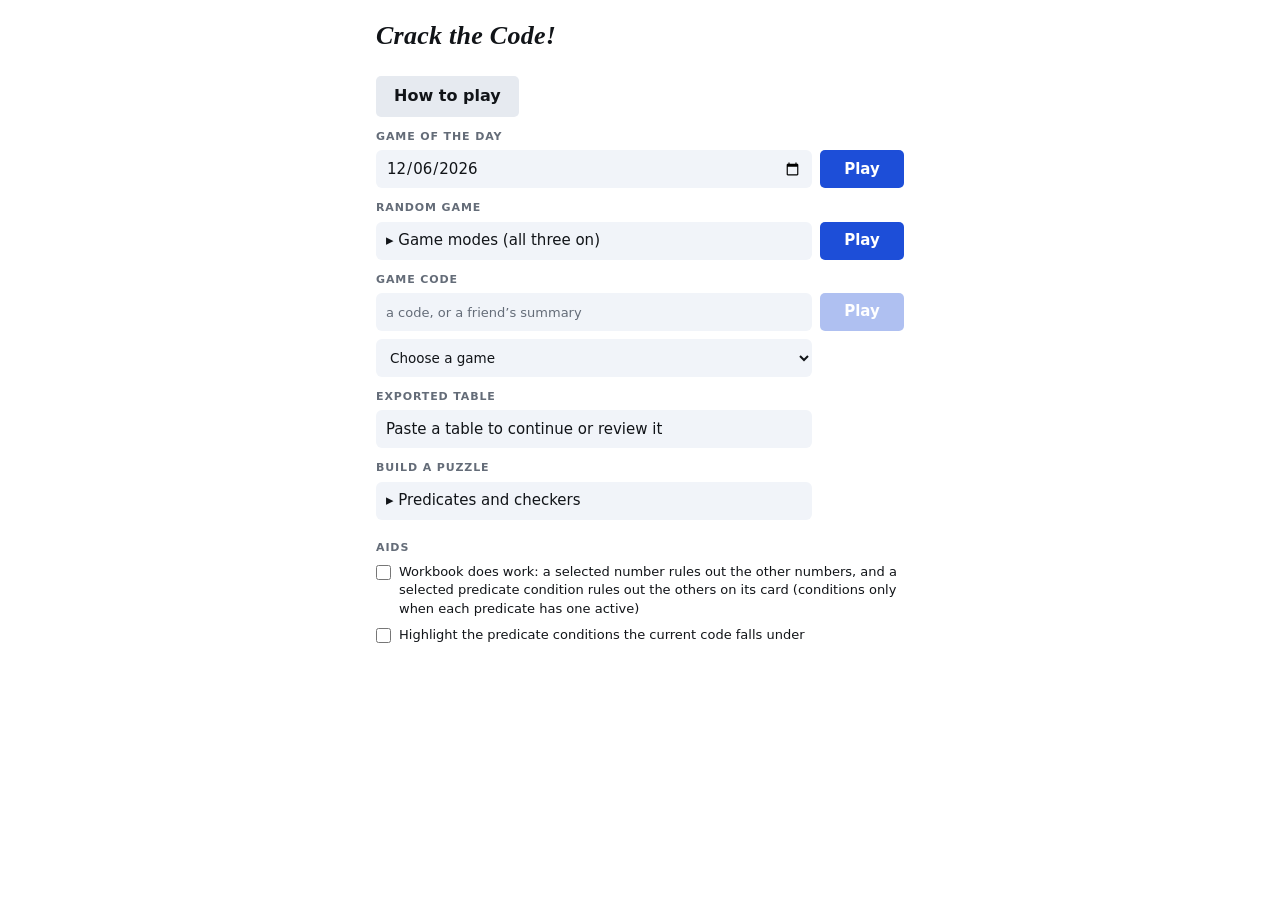
==== index.html @ 6f96da53 "Add the game as a single page for GitHub Pages index.html is the complete, self-contained build of C" ====
<!DOCTYPE html>
<html lang="en">
<head>
<meta charset="utf-8">
<meta name="viewport" content="width=device-width, initial-scale=1">
<title>Crack the Code!</title>
<style>
/* Layout idea: a bare white page from a logic workbook. Ink, two hairlines, and blue only where the game is pointing at something. */
:root{
  --paper:#ffffff; --ink:#111418; --muted:#646c78; --faint:#cfd4db; --zone:#f1f4f9; --ctl:#e6eaf0;
  --accent:#1d4ed8; --accent-ink:#ffffff; --hl:#d9e5ff; --true:#0b6e55; --false:#b02a1f; --contra:#fde3df;
  --math:"STIX Two Text","Cambria Math",Cambria,"Times New Roman",Times,serif;
  --ui:system-ui,-apple-system,"Segoe UI",Roboto,"Helvetica Neue",Arial,sans-serif;
  color-scheme:light;
}
@media (prefers-color-scheme:dark){
  :root:not([data-theme="light"]){
    --paper:#0f1216; --ink:#e9edf2; --muted:#98a1ad; --faint:#39414c; --zone:#181d25; --ctl:#2a323d;
    --accent:#8fb0ff; --accent-ink:#0f1216; --hl:#1e3465; --true:#57d3ab; --false:#ff8f84; --contra:#4a211d; color-scheme:dark;
  }
}
:root[data-theme="dark"]{
  --paper:#0f1216; --ink:#e9edf2; --muted:#98a1ad; --faint:#39414c; --zone:#181d25; --ctl:#2a323d;
  --accent:#8fb0ff; --accent-ink:#0f1216; --hl:#1e3465; --true:#57d3ab; --false:#ff8f84; --contra:#4a211d; color-scheme:dark;
}
*{box-sizing:border-box}
html,body{margin:0}
body{background:var(--paper);color:var(--ink);font-family:var(--ui);font-size:15px;line-height:1.4;-webkit-text-size-adjust:100%}
#app{max-width:560px;margin:0 auto;padding:18px 16px 48px;display:flex;flex-direction:column;gap:14px}
button,select{font:inherit;color:inherit}
button{cursor:pointer;-webkit-tap-highlight-color:transparent;background:none;border:none}
:focus-visible{outline:2px solid var(--accent);outline-offset:2px}

.top{display:flex;flex-wrap:wrap;align-items:baseline;gap:4px 14px}
.top h1{font-family:var(--math);font-style:italic;font-weight:600;font-size:26px;margin:0;letter-spacing:.01em;text-wrap:balance}
.meta{display:flex;flex-wrap:wrap;gap:4px 14px;color:var(--muted);font-size:13px;align-items:center;font-variant-numeric:tabular-nums}
.meta b{color:var(--ink);font-weight:600}
.meta select{background:var(--paper);border:none;padding:0;color:var(--ink)}
.tools{display:flex;gap:14px;margin-left:auto}
.ghost{padding:2px 0;font-size:13px;color:var(--muted)}
.ghost:hover{color:var(--accent)}

.board{font-family:var(--math);font-variant-numeric:tabular-nums}
.row{display:grid;grid-template-columns:repeat(3,minmax(28px,.9fr)) repeat(var(--n),minmax(28px,1fr)) 74px;align-items:center}
.row>.c{text-align:center;min-height:32px;display:flex;align-items:center;justify-content:center;font-size:18px;position:relative}
.row>.c:nth-child(3){border-right:1px solid var(--ink)}
.head{border-bottom:1px solid var(--ink)}
.head .c{font-style:italic;font-weight:600;font-size:17px}
.hist.guess .c.d{font-weight:600}
.dag{position:absolute;right:1px;top:2px;font-size:13px;color:var(--muted)}
.r{font-weight:600;font-size:19px;border-radius:4px;padding:0 6px;line-height:1.35}
.r.t{color:var(--true)} .r.f{color:var(--false)}
.r.echo{background:var(--hl)}
.r.contra{background:var(--contra)}
.empty{padding:12px 0 6px;text-align:center;color:var(--muted);font-family:var(--ui);font-size:13px}

/* input row: every control is centred on the line of the current digit (20px above it, 32px tall) */
.input{align-items:start;padding-top:2px}
.input>.c{flex-direction:column;justify-content:flex-start;gap:2px;min-height:0}
.stepper{width:32px;display:flex;flex-direction:column;align-items:center}
.pm{width:32px;height:20px;line-height:18px;padding:0;font-family:var(--ui);font-size:15px;color:var(--muted)}
.pm:hover{color:var(--accent)}
.dv{width:30px;text-align:center}
.dv.cur{height:32px;line-height:32px;font-size:23px;font-weight:600}
.dv.m1{color:var(--muted);text-decoration:line-through;text-decoration-color:var(--ink);text-decoration-thickness:1.5px}
.dv.m2{box-shadow:inset 0 0 0 1.5px var(--ink);border-radius:50%}
.input>.c.tickwrap{padding-top:24px}
.box{width:24px;height:24px;border:1px solid var(--ink);border-radius:3px;background:var(--paper);font-family:var(--ui);font-size:14px;font-weight:600;padding:0;line-height:1;color:var(--accent-ink)}
.box.on,.box.pending{background:var(--accent);border-color:var(--accent)}
.tickwrap .r{line-height:24px}
.input>.c.acts{padding:20px 0 0 8px;gap:8px;align-items:stretch;font-family:var(--ui)}
.acts button{font-size:12.5px;font-weight:600;line-height:1.15}
.acts .go{background:var(--accent);color:var(--accent-ink);border-radius:5px;height:32px;padding:0}
.acts .know{color:var(--accent);padding:2px 0}
.acts button:disabled{opacity:.3;cursor:not-allowed}

.status{min-height:1.4em;margin:0;font-size:13.5px;color:var(--muted)}
.status.bad{color:var(--false)}

.sheet{display:grid;grid-template-columns:auto minmax(0,1fr);gap:22px;align-items:start}
.digits{display:grid;grid-template-columns:repeat(3,32px);gap:2px}
.dh{text-align:center;font-family:var(--math);font-style:italic;font-weight:600;font-size:17px;height:28px}
.mark{user-select:none;-webkit-user-select:none;-webkit-touch-callout:none;touch-action:manipulation}
.digits .mark{height:32px;border-radius:50%;font-family:var(--math);font-size:18px;padding:0}
.mark.m1{color:var(--muted);text-decoration:line-through;text-decoration-color:var(--ink);text-decoration-thickness:1.5px}
.mark.m2{box-shadow:inset 0 0 0 1.5px var(--ink)}
.cards{display:flex;flex-direction:column;gap:14px;min-width:0}
.card{margin:0}
.card h3{margin:0 0 3px;font-size:14px;font-weight:500;display:flex;gap:8px;align-items:baseline}
.letter{font-family:var(--math);font-style:italic;font-weight:600;font-size:19px;flex:none}
.chips{display:flex;flex-wrap:wrap;gap:2px 6px;margin-left:-9px}
.chip{border-radius:999px;padding:3px 9px;font-family:var(--math);font-size:15.5px;line-height:1.25;text-align:left}
.chip.match{background:var(--hl)}
.chip.nocard{color:var(--muted);font-style:italic}
.hint{margin:0;font-size:12.5px;color:var(--muted)}

.end{display:flex;flex-direction:column;gap:10px}
.end h2{margin:0;font-family:var(--math);font-style:italic;font-size:22px}
.stats{display:flex;flex-wrap:wrap;gap:4px 18px;margin:0;font-variant-numeric:tabular-nums}
.stats div{display:flex;gap:6px} .stats dt{color:var(--muted)} .stats dd{margin:0;font-weight:600}
pre.out{margin:0;font-family:var(--math);font-size:15px;white-space:pre-wrap;overflow-wrap:anywhere}
.endb{display:flex;flex-wrap:wrap;gap:6px 18px;align-items:center}
.primary{background:var(--accent);color:var(--accent-ink);border-radius:5px;padding:6px 14px;font-weight:600}

#modal{position:fixed;inset:0;background:rgba(10,14,22,.45);display:flex;align-items:center;justify-content:center;padding:16px;z-index:10}
#modal[hidden]{display:none}
.dlg{background:var(--paper);color:var(--ink);border-radius:8px;padding:18px;max-width:360px;width:100%;display:flex;flex-direction:column;gap:14px}
.dlg p{margin:0;font-size:16px}
.dlg .math{font-family:var(--math);font-size:19px}
.dlg textarea{width:100%;height:190px;font-family:var(--math);font-size:15px;background:var(--paper);color:var(--ink);border:1px solid var(--faint);border-radius:4px;padding:8px;resize:vertical}
.dlg small{color:var(--muted)}
.dlgb{display:flex;justify-content:flex-end;gap:18px;align-items:center}
@media (max-width:380px){ .row{grid-template-columns:repeat(3,minmax(26px,.9fr)) repeat(var(--n),minmax(24px,1fr)) 64px} .sheet{gap:14px} .digits{grid-template-columns:repeat(3,28px)} }
@media (prefers-reduced-motion:no-preference){ .box,.chip,.mark{transition:background-color .12s,box-shadow .12s,color .12s} }
.setup{display:flex;flex-direction:column;gap:12px}
.lead{margin:0;font-size:15px}
.bankrow{display:flex;gap:10px;align-items:baseline;flex-wrap:wrap;font-size:14px;color:var(--muted)}
.bankrow select{background:var(--paper);color:var(--ink);border:none;border-bottom:1px solid var(--ink);padding:2px 0;max-width:100%}
.srow{display:grid;grid-template-columns:22px 92px 92px auto;gap:2px 12px;align-items:baseline}
.srow input{font:inherit;font-family:var(--math);font-size:18px;color:var(--ink);background:var(--paper);border:none;border-bottom:1px solid var(--ink);padding:2px 0;width:100%;border-radius:0;font-variant-numeric:tabular-nums}
.srow input::placeholder{color:var(--faint);font-family:var(--ui);font-size:13px}
.srow .ghost{justify-self:start}
.res{grid-column:2 / -1;font-size:13px;color:var(--muted);min-height:1.2em}
.res.bad{color:var(--false)}
.rep{margin:0}
.verdict{margin:0;font-family:var(--math);font-size:18px;font-style:italic}
.opt{display:flex;gap:8px;align-items:center;font-size:13px;color:var(--muted)}
.opt input{accent-color:var(--accent);margin:0;width:15px;height:15px}
.setup h2{margin:10px 0 0;font-family:var(--math);font-style:italic;font-weight:600;font-size:18px}
.field{display:grid;grid-template-columns:auto minmax(0,1fr);gap:2px 12px;align-items:baseline}
.field label{font-size:14px;color:var(--muted)}
.field input{font:inherit;font-family:var(--math);font-size:19px;letter-spacing:.04em;color:var(--ink);background:var(--paper);border:none;border-bottom:1px solid var(--ink);padding:2px 0;width:100%;border-radius:0}
.field input::placeholder{color:var(--faint);font-family:var(--ui);font-size:13px;letter-spacing:0}
.field .res{grid-column:2}
.opts{display:flex;flex-direction:column;gap:8px}
.opt{align-items:flex-start}
.opt input{margin-top:2px;flex:none}
.opt b{color:var(--ink);font-weight:500}
.srow{grid-template-columns:22px 92px minmax(92px,150px) auto}
.bankrow select{width:100%}
.primary.big{font-size:16px;padding:9px 18px}
.muted{color:var(--muted)}
.dlg.tut{max-width:480px;max-height:86vh;padding:0;gap:0}
.tutbody{overflow-y:auto;padding:18px 18px 4px}
.tutbody h2{margin:0 0 8px;font-family:var(--math);font-style:italic;font-size:22px}
.tutbody p{margin:0 0 10px;font-size:14.5px;line-height:1.45}
.dlg.tut .dlgb{padding:10px 18px 14px}
.tools{flex-wrap:wrap;justify-content:flex-end;gap:4px 14px}
.gotd{display:flex;flex-wrap:wrap;gap:8px 12px;align-items:center;font-size:14px;color:var(--muted)}
.gotd input{font:inherit;color:var(--ink);background:var(--paper);border:none;border-bottom:1px solid var(--ink);padding:2px 0;border-radius:0;color-scheme:inherit}
.srow select{grid-column:2 / -1;width:100%;min-width:0;font:inherit;font-size:13px;background:var(--paper);color:var(--muted);border:none;padding:1px 0;text-overflow:ellipsis}
.sp{display:flex;flex-wrap:wrap;gap:10px 22px;align-items:flex-start}
.spchart{flex:1 1 250px;min-width:0;overflow-x:auto}
.spchart svg{display:block}
.spchart .ln{fill:none;stroke:var(--ink);stroke-width:1.2}
.spchart circle{fill:var(--ink)}
.spchart .pt{cursor:pointer}
.spchart .pt.on circle{fill:var(--accent)}
.spchart text{font-family:var(--math);text-anchor:middle;fill:var(--muted)}
.spchart .v{font-size:12px;fill:var(--ink)}
.spchart .t{font-size:10.5px}
.spchart .pt.on .t,.spchart .pt.on .v{fill:var(--accent)}
.spside{flex:1 1 230px;min-width:0;display:flex;flex-direction:column;gap:8px}
.spnav{display:flex;gap:12px;align-items:baseline;font-size:13px;color:var(--muted)}
.spnav button:disabled{opacity:.3;cursor:default}
.spws{display:flex;gap:16px;align-items:flex-start}
.spgrid{display:grid;grid-template-columns:repeat(3,18px);font-family:var(--math);font-size:14px;line-height:18px;text-align:center;flex:none}
.spgrid i{font-style:normal}
.spgrid .h{font-style:italic;font-weight:600}
.spopts{display:flex;flex-direction:column;gap:1px;font-family:var(--math);font-size:13px;line-height:18px;min-width:0}
.spopts .letter{font-size:14px;margin-right:6px}
.spopts span{margin-right:9px;white-space:nowrap;display:inline-block}
.spopts .only{font-weight:600}
.sp .off{color:var(--faint);text-decoration:line-through}
.sp .off.new{color:var(--accent)}
.spwhy{font-size:13px}
.spwhy p{margin:0 0 3px;color:var(--muted)} .spwhy p b{color:var(--ink);font-family:var(--math);font-size:14.5px}
.spwhy ul{margin:0;padding-left:16px;display:flex;flex-direction:column;gap:3px}

/* Three roles, each with one look. Label: small capitals, names a thing. Button: a filled shape, does something now.
   Zone: a tinted tray with white keys, the places you work. Everything on bare white is the record. */
.lbl{font-family:var(--ui);font-size:11px;font-weight:600;letter-spacing:.08em;text-transform:uppercase;color:var(--muted);font-style:normal}
.lbl .note{text-transform:none;letter-spacing:0;font-weight:400;font-size:12.5px;margin-left:6px}
.setup h2{font-family:var(--ui);font-size:11px;font-weight:600;letter-spacing:.08em;text-transform:uppercase;color:var(--muted);font-style:normal;margin:8px 0 0}
.ghost{padding:5px 12px;font-size:13px;font-weight:500;color:var(--ink);background:var(--ctl);border-radius:999px}
.ghost:hover{color:var(--accent)}
.ghost.big{font-size:16px;padding:9px 18px;border-radius:5px;font-weight:600}
.primary:disabled,.ghost:disabled{opacity:.35;cursor:not-allowed}
.tools{gap:6px;justify-content:flex-start;margin-left:0;width:100%}
.top{gap:8px 14px}
.meta{gap:4px 16px;font-size:14px}
.meta b{font-family:var(--math);font-size:15px}
.facts{display:flex;flex-direction:column;gap:1px}
.facts p{margin:0;font-size:13.5px}
.board>.lbl{margin-bottom:2px}
.zone{background:var(--zone);border-radius:10px;margin:6px -10px 0;padding:8px 10px 10px}
.zone>.lbl{display:block;margin-bottom:4px}
.zone.ws{margin-top:0;padding-bottom:14px}
.zone .pm{background:var(--paper);border-radius:6px;color:var(--ink);width:30px;height:22px;line-height:20px;font-weight:600}
.zone .stepper{gap:3px}
.zone .acts .know{background:var(--paper);border-radius:5px;padding:5px 2px}
.zone .digits .mark,.zone .chip{background:var(--paper)}
.zone .chip.match{background:var(--hl)}
.zone .chips{margin-left:0;gap:5px 6px}
.zone .digits{gap:4px}
.input>.c.tickwrap{padding-top:28px}
.input>.c.acts{padding-top:25px}
.opt{color:var(--ink)}
.opt .muted,.opt b+span{color:var(--muted)}
.quick{display:flex;flex-wrap:wrap;gap:10px}
.field input,.gotd input,.srow input{background:var(--zone);padding:4px 8px;border-radius:5px 5px 0 0}
.bankrow select,.srow select{background:var(--zone);border-radius:5px;padding:5px 6px;color:var(--ink)}
.bankrow select{border-bottom:none}
.spnav{align-items:center}
.dlgb{gap:10px}
.hint{font-size:12.5px}
/* crossed out: the key leaves the tray (no white fill) and one line runs the width of where it was */
.zone .mark.m1,.zone .chip.mark.m1,.zone .digits .mark.m1{background:transparent;color:var(--muted);text-decoration:none;position:relative}
.zone .mark.m1::after{content:"";position:absolute;left:5px;right:5px;top:50%;border-top:1.5px solid var(--muted)}
.zone .chip.mark.m1.match{background:var(--hl)}
.zone.next{padding-top:2px}
.zone.next>.lbl{margin:8px 0 0}
.board>.head{margin-bottom:0}
.field.code{grid-template-columns:auto minmax(0,1fr) auto;align-items:center}
.field.code .primary{padding:6px 16px}
#report:empty,#report2:empty{display:none}
.start{display:grid;grid-template-columns:minmax(0,1fr) 84px;gap:8px;align-items:stretch;margin-top:-6px}
.start>input,.start>select,.foldsel{font:inherit;font-size:15px;color:var(--ink);background:var(--zone);border:none;border-radius:6px;padding:8px 10px;min-width:0;width:100%;text-align:left;height:38px;color-scheme:inherit}
.start>#code{font-family:var(--math);font-size:18px;letter-spacing:.04em}
.start>#code::placeholder{font-family:var(--ui);font-size:13px;letter-spacing:0;color:var(--muted)}
.start>select{grid-column:1;font-size:13.5px}
.start>.primary{padding:0;height:38px}
.foldsel{cursor:pointer}
.foldsel:hover{color:var(--accent)}
#codemsg:empty{display:none}
.setup>.opts{margin-top:-4px}
.status:empty{display:none}
.zone.next{padding-bottom:8px}
.zone.ws{margin-top:2px}
.meta .rival b{font-family:var(--ui);font-size:13.5px;font-weight:600}
</style>
</head>
<body>
<main id="app"></main>
<div id="modal" hidden></div>
<script>
const LIB={"preds":[{"id":101,"text":"x compared to 1","o":[["x = 1",1],["x > 1",2]]},{"id":102,"text":"x compared to 2","o":[["x < 2",1],["x = 2",3],["x > 2",4]]},{"id":103,"text":"x compared to 3","o":[["x < 3",5],["x = 3",6],["x > 3",7]]},{"id":104,"text":"x compared to 4","o":[["x < 4",8],["x = 4",9],["x > 4",10]]},{"id":105,"text":"x compared to 5","o":[["x < 5",11],["x = 5",10]]},{"id":106,"text":"y compared to 1","o":[["y = 1",12],["y > 1",13]]},{"id":107,"text":"y compared to 2","o":[["y < 2",12],["y = 2",14],["y > 2",15]]},{"id":108,"text":"y compared to 3","o":[["y < 3",16],["y = 3",17],["y > 3",18]]},{"id":109,"text":"y compared to 4","o":[["y < 4",19],["y = 4",20],["y > 4",21]]},{"id":110,"text":"y compared to 5","o":[["y < 5",22],["y = 5",21]]},{"id":111,"text":"z compared to 1","o":[["z = 1",23],["z > 1",24]]},{"id":112,"text":"z compared to 2","o":[["z < 2",23],["z = 2",25],["z > 2",26]]},{"id":113,"text":"z compared to 3","o":[["z < 3",27],["z = 3",28],["z > 3",29]]},{"id":114,"text":"z compared to 4","o":[["z < 4",30],["z = 4",31],["z > 4",32]]},{"id":115,"text":"z compared to 5","o":[["z < 5",33],["z = 5",32]]},{"id":116,"text":"x is even or odd","o":[["x is even",34],["x is odd",35]]},{"id":117,"text":"y is even or odd","o":[["y is even",36],["y is odd",37]]},{"id":118,"text":"z is even or odd","o":[["z is even",38],["z is odd",39]]},{"id":119,"text":"x is prime or not (2, 3 and 5 are prime)","o":[["x is prime",40],["x is not prime",41]]},{"id":120,"text":"y is prime or not (2, 3 and 5 are prime)","o":[["y is prime",42],["y is not prime",43]]},{"id":121,"text":"z is prime or not (2, 3 and 5 are prime)","o":[["z is prime",44],["z is not prime",45]]},{"id":122,"text":"how many 1s the code contains","o":[["no 1s",46],["one 1",47],["two 1s",48],["three 1s",174]]},{"id":123,"text":"how many 2s the code contains","o":[["no 2s",49],["one 2",50],["two 2s",51],["three 2s",175]]},{"id":124,"text":"how many 3s the code contains","o":[["no 3s",52],["one 3",53],["two 3s",54],["three 3s",176]]},{"id":125,"text":"how many 4s the code contains","o":[["no 4s",55],["one 4",56],["two 4s",57],["three 4s",177]]},{"id":126,"text":"how many 5s the code contains","o":[["no 5s",58],["one 5",59],["two 5s",60],["three 5s",178]]},{"id":127,"text":"how many digits are even","o":[["no even digits",61],["one even digit",62],["two even digits",63],["three even digits",64]]},{"id":128,"text":"more even digits or more odd digits","o":[["more even than odd",65],["more odd than even",66]]},{"id":129,"text":"how many digits are prime","o":[["no prime digits",67],["one prime digit",68],["two prime digits",69],["three prime digits",70]]},{"id":130,"text":"how many digits are greater than 3","o":[["no digits above 3",71],["one digit above 3",72],["two digits above 3",73],["three digits above 3",74]]},{"id":131,"text":"how many digits are less than 3","o":[["no digits below 3",75],["one digit below 3",76],["two digits below 3",77],["three digits below 3",78]]},{"id":132,"text":"x compared to y","o":[["x < y",79],["x = y",80],["x > y",81]]},{"id":133,"text":"x compared to z","o":[["x < z",82],["x = z",83],["x > z",84]]},{"id":134,"text":"y compared to z","o":[["y < z",85],["y = z",86],["y > z",87]]},{"id":135,"text":"how far apart x and y are","o":[["x and y are equal",80],["x and y differ by 1",88],["x and y differ by 2 or more",89]]},{"id":136,"text":"how far apart x and z are","o":[["x and z are equal",83],["x and z differ by 1",90],["x and z differ by 2 or more",91]]},{"id":137,"text":"how far apart y and z are","o":[["y and z are equal",86],["y and z differ by 1",92],["y and z differ by 2 or more",93]]},{"id":138,"text":"x and y have the same parity or not","o":[["x and y have the same parity",94],["x and y have different parity",95]]},{"id":139,"text":"x and z have the same parity or not","o":[["x and z have the same parity",96],["x and z have different parity",97]]},{"id":140,"text":"y and z have the same parity or not","o":[["y and z have the same parity",98],["y and z have different parity",99]]},{"id":141,"text":"x + y compared to 6","o":[["x + y < 6",100],["x + y = 6",101],["x + y > 6",102]]},{"id":142,"text":"x + z compared to 6","o":[["x + z < 6",103],["x + z = 6",104],["x + z > 6",105]]},{"id":143,"text":"y + z compared to 6","o":[["y + z < 6",106],["y + z = 6",107],["y + z > 6",108]]},{"id":144,"text":"x + y + z compared to 6","o":[["x + y + z < 6",109],["x + y + z = 6",110],["x + y + z > 6",111]]},{"id":145,"text":"x + y + z compared to 9","o":[["x + y + z < 9",112],["x + y + z = 9",113],["x + y + z > 9",114]]},{"id":146,"text":"x + y + z is even or odd","o":[["x + y + z is even",115],["x + y + z is odd",116]]},{"id":147,"text":"remainder when x + y + z is divided by 3","o":[["remainder 0",117],["remainder 1",118],["remainder 2",119]]},{"id":148,"text":"x + y + z is a multiple of 3, 4 or 5","o":[["x + y + z is a multiple of 3",117],["x + y + z is a multiple of 4",120],["x + y + z is a multiple of 5",121]]},{"id":149,"text":"x times y times z is even or odd","o":[["the product is even",122],["the product is odd",61]]},{"id":150,"text":"the three-digit number xyz is a multiple of 2, 3, 4 or 5","o":[["xyz is a multiple of 2",38],["xyz is a multiple of 3",117],["xyz is a multiple of 4",123],["xyz is a multiple of 5",32]]},{"id":151,"text":"x + y compared to z","o":[["x + y < z",124],["x + y = z",125],["x + y > z",126]]},{"id":152,"text":"x + z compared to y","o":[["x + z < y",127],["x + z = y",128],["x + z > y",129]]},{"id":153,"text":"y + z compared to x","o":[["y + z < x",130],["y + z = x",131],["y + z > x",132]]},{"id":154,"text":"which digit is strictly the smallest","o":[["x is strictly the smallest",133],["y is strictly the smallest",134],["z is strictly the smallest",135]]},{"id":155,"text":"which digit is strictly the largest","o":[["x is strictly the largest",136],["y is strictly the largest",137],["z is strictly the largest",138]]},{"id":156,"text":"which digit is the smallest, ties allowed","o":[["x is smallest or tied for smallest",139],["y is smallest or tied for smallest",140],["z is smallest or tied for smallest",141]]},{"id":157,"text":"which digit is the largest, ties allowed","o":[["x is largest or tied for largest",142],["y is largest or tied for largest",143],["z is largest or tied for largest",144]]},{"id":158,"text":"how many of the digits are equal","o":[["all three digits equal",145],["exactly two digits equal",146],["all digits different",147]]},{"id":159,"text":"exactly two digits are equal, or not","o":[["exactly two digits equal",146],["not exactly two digits equal",148]]},{"id":160,"text":"the digits rise, fall, or neither","o":[["x < y < z",149],["x > y > z",150],["neither",151]]},{"id":161,"text":"how many neighbouring digits step up by exactly 1","o":[["both steps go up by 1",152],["one step goes up by 1",153],["no step goes up by 1",154]]},{"id":162,"text":"longest run of neighbours stepping by 1, up or down","o":[["no run",155],["a run of two digits",156],["a run of three digits",157]]},{"id":163,"text":"the digits are evenly spaced (y - x = z - y) or not","o":[["evenly spaced",158],["not evenly spaced",159]]},{"id":164,"text":"spread of the code (largest digit minus smallest)","o":[["spread is 0",145],["spread is 1",160],["spread is 2",161],["spread is 3",162],["spread is 4",163]]},{"id":165,"text":"middle digit by size compared to 3","o":[["middle digit < 3",164],["middle digit = 3",165],["middle digit > 3",166]]},{"id":166,"text":"largest digit compared to 4","o":[["largest digit < 4",71],["largest digit = 4",167],["largest digit > 4",168]]},{"id":167,"text":"smallest digit compared to 2","o":[["smallest digit < 2",169],["smallest digit = 2",170],["smallest digit > 2",75]]},{"id":168,"text":"one particular digit is less than 3","o":[["x < 3",5],["y < 3",16],["z < 3",27]]},{"id":169,"text":"one particular digit is less than 4","o":[["x < 4",8],["y < 4",19],["z < 4",30]]},{"id":170,"text":"one particular digit is equal to 1","o":[["x = 1",1],["y = 1",12],["z = 1",23]]},{"id":171,"text":"one particular digit is equal to 2","o":[["x = 2",3],["y = 2",14],["z = 2",25]]},{"id":172,"text":"one particular digit is equal to 3","o":[["x = 3",6],["y = 3",17],["z = 3",28]]},{"id":173,"text":"one particular digit is equal to 4","o":[["x = 4",9],["y = 4",20],["z = 4",31]]},{"id":174,"text":"one particular digit is equal to 5","o":[["x = 5",10],["y = 5",21],["z = 5",32]]},{"id":175,"text":"one particular digit is greater than 1","o":[["x > 1",2],["y > 1",13],["z > 1",24]]},{"id":176,"text":"one particular digit is greater than 3","o":[["x > 3",7],["y > 3",18],["z > 3",29]]},{"id":177,"text":"one particular digit is even or odd","o":[["x is even",34],["x is odd",35],["y is even",36],["y is odd",37],["z is even",38],["z is odd",39]]},{"id":178,"text":"one particular digit is prime","o":[["x is prime",40],["y is prime",42],["z is prime",44]]},{"id":179,"text":"one particular digit compared to 1","o":[["x = 1",1],["x > 1",2],["y = 1",12],["y > 1",13],["z = 1",23],["z > 1",24]]},{"id":180,"text":"one particular digit compared to 3","o":[["x < 3",5],["x = 3",6],["x > 3",7],["y < 3",16],["y = 3",17],["y > 3",18],["z < 3",27],["z = 3",28],["z > 3",29]]},{"id":181,"text":"one particular digit compared to 4","o":[["x < 4",8],["x = 4",9],["x > 4",10],["y < 4",19],["y = 4",20],["y > 4",21],["z < 4",30],["z = 4",31],["z > 4",32]]},{"id":182,"text":"one particular digit is strictly the smallest or strictly the largest","o":[["x is strictly the smallest",133],["x is strictly the largest",136],["y is strictly the smallest",134],["y is strictly the largest",137],["z is strictly the smallest",135],["z is strictly the largest",138]]},{"id":183,"text":"x compared to one particular other digit","o":[["x < y",79],["x < z",82],["x = y",80],["x = z",83],["x > y",81],["x > z",84]]},{"id":184,"text":"y compared to one particular other digit","o":[["y < x",81],["y < z",85],["y = x",80],["y = z",86],["y > x",79],["y > z",87]]},{"id":185,"text":"z compared to one particular other digit","o":[["z < x",84],["z < y",87],["z = x",83],["z = y",86],["z > x",82],["z > y",85]]},{"id":186,"text":"one particular pair of digits compared","o":[["x < y",79],["x = y",80],["x > y",81],["x < z",82],["x = z",83],["x > z",84],["y < z",85],["y = z",86],["y > z",87]]},{"id":187,"text":"one particular pair of digits adds up to 4","o":[["x + y = 4",171],["x + z = 4",172],["y + z = 4",173]]},{"id":188,"text":"one particular pair of digits adds up to 6","o":[["x + y = 6",101],["x + z = 6",104],["y + z = 6",107]]},{"id":189,"text":"one particular pair of digits has the same parity","o":[["x and y have the same parity",94],["x and z have the same parity",96],["y and z have the same parity",98]]},{"id":190,"text":"one particular pair of digits differs by exactly 1","o":[["x and y differ by 1",88],["x and z differ by 1",90],["y and z differ by 1",92]]},{"id":191,"text":"one particular pair of digits adds up to the third","o":[["x + y = z",125],["x + z = y",128],["y + z = x",131]]},{"id":192,"text":"how many 1s OR how many 3s the code contains","o":[["no 1s",46],["one 1",47],["two 1s",48],["no 3s",52],["one 3",53],["two 3s",54]]},{"id":193,"text":"how many 3s OR how many 4s the code contains","o":[["no 3s",52],["one 3",53],["two 3s",54],["no 4s",55],["one 4",56],["two 4s",57]]},{"id":194,"text":"how many 1s OR how many 4s the code contains","o":[["no 1s",46],["one 1",47],["two 1s",48],["no 4s",55],["one 4",56],["two 4s",57]]},{"id":195,"text":"how many 2s OR how many 5s the code contains","o":[["no 2s",49],["one 2",50],["two 2s",51],["no 5s",58],["one 5",59],["two 5s",60]]}],"cards":[[1,[1415,3645,5928,8793],"11111111111111111111111110000000000000000000000000000000000000000000000000000000000000000000000000000000000000000000000000000"],[2,[3906,4151,6760,8410],"00000000000000000000000001111111111111111111111111111111111111111111111111111111111111111111111111111111111111111111111111111"],[3,[1758,2555,4929,9458],"00000000000000000000000001111111111111111111111111000000000000000000000000000000000000000000000000000000000000000000000000000"],[4,[2291,3458,4059,9909],"00000000000000000000000000000000000000000000000000111111111111111111111111111111111111111111111111111111111111111111111111111"],[5,[3604,6513,9108,9414],"11111111111111111111111111111111111111111111111111000000000000000000000000000000000000000000000000000000000000000000000000000"],[6,[3270,6574,6978,8554],"00000000000000000000000000000000000000000000000000111111111111111111111111100000000000000000000000000000000000000000000000000"],[7,[1715,3879,7005,9925],"00000000000000000000000000000000000000000000000000000000000000000000000000011111111111111111111111111111111111111111111111111"],[8,[1134,5904,6898,7948],"11111111111111111111111111111111111111111111111111111111111111111111111111100000000000000000000000000000000000000000000000000"],[9,[6325,6331,6791,7210],"00000000000000000000000000000000000000000000000000000000000000000000000000011111111111111111111111110000000000000000000000000"],[10,[1563,2426,2572,4439],"00000000000000000000000000000000000000000000000000000000000000000000000000000000000000000000000000001111111111111111111111111"],[11,[2550,7672,8288,8355],"11111111111111111111111111111111111111111111111111111111111111111111111111111111111111111111111111110000000000000000000000000"],[12,[3028,4856,6690,9810],"11111000000000000000000001111100000000000000000000111110000000000000000000011111000000000000000000001111100000000000000000000"],[13,[2845,2850,5143,6069],"00000111111111111111111110000011111111111111111111000001111111111111111111100000111111111111111111110000011111111111111111111"],[14,[1016,1357,5309,6736],"00000111110000000000000000000011111000000000000000000001111100000000000000000000111110000000000000000000011111000000000000000"],[15,[3180,3464,5744,6117],"00000000001111111111111110000000000111111111111111000000000011111111111111100000000001111111111111110000000000111111111111111"],[16,[3524,3533,6158,9838],"11111111110000000000000001111111111000000000000000111111111100000000000000011111111110000000000000001111111111000000000000000"],[17,[3689,6388,9652,9885],"00000000001111100000000000000000000111110000000000000000000011111000000000000000000001111100000000000000000000111110000000000"],[18,[3013,7106,8524,9255],"00000000000000011111111110000000000000001111111111000000000000000111111111100000000000000011111111110000000000000001111111111"],[19,[2819,5772,7052,7331],"11111111111111100000000001111111111111110000000000111111111111111000000000011111111111111100000000001111111111111110000000000"],[20,[1913,2947,7757,8286],"00000000000000011111000000000000000000001111100000000000000000000111110000000000000000000011111000000000000000000001111100000"],[21,[3398,4029,4089,4497],"00000000000000000000111110000000000000000000011111000000000000000000001111100000000000000000000111110000000000000000000011111"],[22,[1453,5260,7779,7956],"11111111111111111111000001111111111111111111100000111111111111111111110000011111111111111111111000001111111111111111111100000"],[23,[2934,4182,5581,7523],"10000100001000010000100001000010000100001000010000100001000010000100001000010000100001000010000100001000010000100001000010000"],[24,[1378,2274,2699,4541],"01111011110111101111011110111101111011110111101111011110111101111011110111101111011110111101111011110111101111011110111101111"],[25,[1289,3251,5068,5123],"01000010000100001000010000100001000010000100001000010000100001000010000100001000010000100001000010000100001000010000100001000"],[26,[6933,8141,8158,9920],"00111001110011100111001110011100111001110011100111001110011100111001110011100111001110011100111001110011100111001110011100111"],[27,[2558,3563,7602,9025],"11000110001100011000110001100011000110001100011000110001100011000110001100011000110001100011000110001100011000110001100011000"],[28,[1368,2950,4877,6491],"00100001000010000100001000010000100001000010000100001000010000100001000010000100001000010000100001000010000100001000010000100"],[29,[1457,2979,9119,9564],"00011000110001100011000110001100011000110001100011000110001100011000110001100011000110001100011000110001100011000110001100011"],[30,[4694,6702,6946,9796],"11100111001110011100111001110011100111001110011100111001110011100111001110011100111001110011100111001110011100111001110011100"],[31,[4848,7677,9165,9946],"00010000100001000010000100001000010000100001000010000100001000010000100001000010000100001000010000100001000010000100001000010"],[32,[1148,5121,6457,9077],"00001000010000100001000010000100001000010000100001000010000100001000010000100001000010000100001000010000100001000010000100001"],[33,[2604,4195,5286,8328],"11110111101111011110111101111011110111101111011110111101111011110111101111011110111101111011110111101111011110111101111011110"],[34,[1843,4880,4956,5470],"00000000000000000000000001111111111111111111111111000000000000000000000000011111111111111111111111110000000000000000000000000"],[35,[2448,5571,5875,6803],"11111111111111111111111110000000000000000000000000111111111111111111111111100000000000000000000000001111111111111111111111111"],[36,[2329,3655,4008,6698],"00000111110000011111000000000011111000001111100000000001111100000111110000000000111110000011111000000000011111000001111100000"],[37,[2069,3707,5771,9084],"11111000001111100000111111111100000111110000011111111110000011111000001111111111000001111100000111111111100000111110000011111"],[38,[1931,4574,8426,8869],"01010010100101001010010100101001010010100101001010010100101001010010100101001010010100101001010010100101001010010100101001010"],[39,[3547,3648,7840,8890],"10101101011010110101101011010110101101011010110101101011010110101101011010110101101011010110101101011010110101101011010110101"],[40,[1858,6615,6622,8264],"00000000000000000000000001111111111111111111111111111111111111111111111111100000000000000000000000001111111111111111111111111"],[41,[1944,3518,4601,6392],"11111111111111111111111110000000000000000000000000000000000000000000000000011111111111111111111111110000000000000000000000000"],[42,[6017,6041,7118,8586],"00000111111111100000111110000011111111110000011111000001111111111000001111100000111111111100000111110000011111111110000011111"],[43,[1739,2651,5020,9811],"11111000000000011111000001111100000000001111100000111110000000000111110000011111000000000011111000001111100000000001111100000"],[44,[2026,8200,8562,9314],"01101011010110101101011010110101101011010110101101011010110101101011010110101101011010110101101011010110101101011010110101101"],[45,[2052,5637,6515,9694],"10010100101001010010100101001010010100101001010010100101001010010100101001010010100101001010010100101001010010100101001010010"],[46,[2362,3775,5003,9206],"00000000000000000000000000000001111011110111101111000000111101111011110111100000011110111101111011110000001111011110111101111"],[47,[1654,2498,6657,7585],"00000011110111101111011110111110000100001000010000011111000010000100001000001111100001000010000100000111110000100001000010000"],[48,[1735,3694,5067,6856],"01111100001000010000100001000000000000000000000000100000000000000000000000010000000000000000000000001000000000000000000000000"],[49,[1797,4387,4591,6224],"10111000001011110111101110000000000000000000000000101110000010111101111011110111000001011110111101111011100000101111011110111"],[50,[3067,3388,4329,8411],"01000101110100001000010001011100000101111011110111010001011101000010000100001000101110100001000010000100010111010000100001000"],[51,[2671,4457,5814,8563],"00000010000000000000000000100010111010000100001000000000100000000000000000000000010000000000000000000000001000000000000000000"],[52,[2618,2707,4556,9703],"11011110110000011011110111101111011000001101111011000000000000000000000000011011110110000011011110111101111011000001101111011"],[53,[3489,5398,7339,7581],"00100001001101100100001000010000100110110010000100110111101100000110111101100100001001101100100001000010000100110110010000100"],[54,[4317,6879,7119,9064],"00000000000010000000000000000000000001000000000000001000010011011001000010000000000000010000000000000000000000001000000000000"],[55,[2716,3096,4930,6306],"11101111011110100000111011110111101111010000011101111011110111101000001110100000000000000000000000001110111101111010000011101"],[56,[7841,7846,8297,9939],"00010000100001011101000100001000010000101110100010000100001000010111010001011101111011110100000111010001000010000101110100010"],[57,[2440,2796,5812,6055],"00000000000000000010000000000000000000000001000000000000000000000000100000000010000100001011101000100000000000000000001000000"],[58,[2907,8313,8853,9171],"11110111101111011110000001111011110111101111000000111101111011110111100000011110111101111011110000000000000000000000000000000"],[59,[4373,6646,7071,9903],"00001000010000100001111100000100001000010000111110000010000100001000011111000001000010000100001111101111011110111101111000000"],[60,[1158,1355,2675,4010],"00000000000000000000000010000000000000000000000001000000000000000000000000100000000000000000000000010000100001000010000111110"],[61,[1852,6693,7931,8664],"10101000001010100000101010000000000000000000000000101010000010101000001010100000000000000000000000001010100000101010000010101"],[62,[3676,7105,9484,9552],"01010101010101010101010101010100000101010000010101010101010101010101010101010101000001010100000101010101010101010101010101010"],[63,[3407,3459,6721,6823],"00000010100000001010000000101010101010101010101010000000101000000010100000001010101010101010101010100000001010000000101000000"],[64,[1678,2212,5124,8805],"00000000000000000000000000000001010000000101000000000000000000000000000000000000010100000001010000000000000000000000000000000"],[65,[1526,2467,3053,9463],"00000010100000001010000000101011111010101111101010000000101000000010100000001010111110101011111010100000001010000000101000000"],[66,[1817,5075,9027,9673],"11111101011111110101111111010100000101010000010101111111010111111101011111110101000001010100000101011111110101111111010111111"],[67,[3603,3615,7858,9973],"10010000000000010010000000000000000000000000000000000000000000000000000000010010000000000010010000000000000000000000000000000"],[68,[3281,3667,5937,7708],"01101100101001001101100101001000000000001001000000100100000000000100100000001101100101001001101100101001000000000001001000000"],[69,[1434,2855,6015,8185],"00000011010110100000011010110110010100100110110010011011001010010011011001000000011010110100000011010110110010100100110110010"],[70,[2473,4038,4044,9188],"00000000000000000000000000000001101011010000001101000000110101101000000110100000000000000000000000000000001101011010000001101"],[71,[5507,6533,7017,8382],"11100111001110000000000001110011100111000000000000111001110011100000000000000000000000000000000000000000000000000000000000000"],[72,[4153,7685,7914,8866],"00011000110001111100111000001100011000111110011100000110001100011111001110011100111001110000000000001110011100111000000000000"],[73,[1265,2910,3123,9627],"00000000000000000011000110000000000000000001100011000000000000000000110001100011000110001111100111000001100011000111110011100"],[74,[2636,4732,8170,9092],"00000000000000000000000000000000000000000000000000000000000000000000000000000000000000000000011000110000000000000000001100011"],[75,[3504,4444,4810,7632],"00000000000000000000000000000000000000000000000000000000000000111001110011100000000000011100111001110000000000001110011100111"],[76,[2574,3091,5190,8197],"00000000000011100111001110000000000001110011100111001110011111000110001100000111001111100011000110000011100111110001100011000"],[77,[1287,5790,6654,8622],"00111001111100011000110000011100111110001100011000110001100000000000000000011000110000000000000000001100011000000000000000000"],[78,[2272,4065,4670,4945],"11000110000000000000000001100011000000000000000000000000000000000000000000000000000000000000000000000000000000000000000000000"],[79,[2551,3610,8839,9620],"00000111111111111111111110000000000111111111111111000000000000000111111111100000000000000000000111110000000000000000000000000"],[80,[1581,1640,9449,9944],"11111000000000000000000000000011111000000000000000000000000011111000000000000000000000000011111000000000000000000000000011111"],[81,[2328,6220,8437,9238],"00000000000000000000000001111100000000000000000000111111111100000000000000011111111111111100000000001111111111111111111100000"],[82,[1755,5471,6444,7883],"01111011110111101111011110011100111001110011100111000110001100011000110001100001000010000100001000010000000000000000000000000"],[83,[1635,3115,8290,8882],"10000100001000010000100000100001000010000100001000001000010000100001000010000010000100001000010000100000100001000010000100001"],[84,[4697,7484,9013,9150],"00000000000000000000000001000010000100001000010000110001100011000110001100011100111001110011100111001111011110111101111011110"],[85,[1530,3614,4620,5813],"01111001110001100001000000111100111000110000100000011110011100011000010000001111001110001100001000000111100111000110000100000"],[86,[1762,4914,6579,6974],"10000010000010000010000011000001000001000001000001100000100000100000100000110000010000010000010000011000001000001000001000001"],[87,[3226,5361,9041,9668],"00000100001100011100111100000010000110001110011110000001000011000111001111000000100001100011100111100000010000110001110011110"],[88,[1132,2851,5596,6704],"00000111110000000000000001111100000111110000000000000001111100000111110000000000000001111100000111110000000000000001111100000"],[89,[1845,6844,7232,9758],"00000000001111111111111110000000000000001111111111111110000000000000001111111111111110000000000000001111111111111110000000000"],[90,[1361,1683,4443,8192],"01000010000100001000010001010010100101001010010100010100101001010010100101000101001010010100101001010001000010000100001000010"],[91,[1771,6780,7616,9982],"00111001110011100111001110001100011000110001100011100011000110001100011000111000110001100011000110001110011100111001110011100"],[92,[2386,4477,6839,8510],"01000101000101000101000100100010100010100010100010010001010001010001010001001000101000101000101000100100010100010100010100010"],[93,[3291,3623,4608,8336],"00111000111000111000111000011100011100011100011100001110001110001110001110000111000111000111000111000011100011100011100011100"],[94,[5223,7193,8214,8569],"11111000001111100000111110000011111000001111100000111110000011111000001111100000111110000011111000001111100000111110000011111"],[95,[1855,3998,8968,9813],"00000111110000011111000001111100000111110000011111000001111100000111110000011111000001111100000111110000011111000001111100000"],[96,[3305,3861,8156,8259],"10101101011010110101101010101001010010100101001010101011010110101101011010101010010100101001010010101010110101101011010110101"],[97,[3136,4487,5899,8861],"01010010100101001010010101010110101101011010110101010100101001010010100101010101101011010110101101010101001010010100101001010"],[98,[1095,6719,7053,8059],"10101010101010101010101011010101010101010101010101101010101010101010101010110101010101010101010101011010101010101010101010101"],[99,[2917,3876,6024,7614],"01010101010101010101010100101010101010101010101010010101010101010101010101001010101010101010101010100101010101010101010101010"],[100,[2238,3017,7283,9105],"11111111111111111111000001111111111111110000000000111111111100000000000000011111000000000000000000000000000000000000000000000"],[101,[2172,2237,7143,7364],"00000000000000000000111110000000000000001111100000000000000011111000000000000000111110000000000000001111100000000000000000000"],[102,[3287,3706,4121,8213],"00000000000000000000000000000000000000000000011111000000000000000111111111100000000001111111111111110000011111111111111111111"],[103,[1214,1726,3009,4594],"11110111101111011110111101110011100111001110011100110001100011000110001100010000100001000010000100000000000000000000000000000"],[104,[2280,3523,6029,8863],"00001000010000100001000010001000010000100001000010001000010000100001000010001000010000100001000010001000010000100001000010000"],[105,[2434,3887,5721,8606],"00000000000000000000000000000100001000010000100001000110001100011000110001100111001110011100111001110111101111011110111101111"],[106,[3432,3586,8841,9160],"11110111001100010000000001111011100110001000000000111101110011000100000000011110111001100010000000001111011100110001000000000"],[107,[3666,6077,8692,9986],"00001000100010001000100000000100010001000100010000000010001000100010001000000001000100010001000100000000100010001000100010000"],[108,[1940,6404,7807,9246],"00000000010001100111011110000000001000110011101111000000000100011001110111100000000010001100111011110000000001000110011101111"],[109,[1967,3490,4442,8703],"11100110001000000000000001100010000000000000000000100000000000000000000000000000000000000000000000000000000000000000000000000"],[110,[2321,2793,6932,9775],"00010001000100010000000000010001000100000000000000010001000000000000000000010000000000000000000000000000000000000000000000000"],[111,[2185,6346,9557,9741],"00001000110011101111111110001100111011111111111111001110111111111111111111101111111111111111111111111111111111111111111111111"],[112,[2721,2861,3288,6537],"11111111111111011100110001111111110111001100010000111101110011000100000000011100110001000000000000001100010000000000000000000"],[113,[3816,4022,4833,9718],"00000000000000100010001000000000001000100010001000000010001000100010001000000010001000100010000000000010001000100000000000000"],[114,[4009,6129,6708,9450],"00000000000000000001000110000000000000010001100111000000000100011001110111100001000110011101111111110001100111011111111111111"],[115,[1885,4052,5922,6058],"01010101010101010101010101010101010101010101010101010101010101010101010101010101010101010101010101010101010101010101010101010"],[116,[6982,8344,9089,9731],"10101010101010101010101010101010101010101010101010101010101010101010101010101010101010101010101010101010101010101010101010101"],[117,[1130,1163,4398,5564],"10010001000100110010001000010001001100100010001001010011001000100010011001010010001000100110010001000010001001100100010001001"],[118,[1337,5061,6381,8576],"01001100100010001001100101001000100010011001000100001000100110010001000100101001100100010001001100101001000100010011001000100"],[119,[2736,6655,8317,8910],"00100010011001000100010010100110010001000100110010100100010001001100100010000100010011001000100010010100110010001000100110010"],[120,[1887,3782,4255,8480],"01000100010001000100010001000100010001000100010001000100010001000100010001000100010001000100010001000100010001000100010001000"],[121,[1999,3512,6265,9607],"00100010001000000001000100100010000000010001000100100000000100010001000100000001000100010001000100000001000100010001000000001"],[122,[3006,3125,6617,9080],"01010111110101011111010101111111111111111111111111010101111101010111110101011111111111111111111111110101011111010101111101010"],[123,[2792,4204,7311,8513],"01000000100100000010010000100000010010000001001000010000001001000000100100001000000100100000010010000100000010010000001001000"],[124,[2127,3650,7449,9281],"00111000110000100000000000001100001000000000000000000010000000000000000000000000000000000000000000000000000000000000000000000"],[125,[3842,4221,5845,7450],"01000001000001000001000000010000010000010000000000000100000100000000000000000001000000000000000000000000000000000000000000000"],[126,[5967,6995,7606,8187],"10000110001110011110111111100011100111101111111111111001111011111111111111111110111111111111111111111111111111111111111111111"],[127,[1880,2198,2946,9394],"00000000001000011000111000000000000000001000011000000000000000000000001000000000000000000000000000000000000000000000000000000"],[128,[1620,2037,5535,6576],"00000100000100000100000100000000000100000100000100000000000000000100000100000000000000000000000100000000000000000000000000000"],[129,[2348,2899,4125,8763],"11111011110011100011000011111111111011110011100011111111111111111011110011111111111111111111111011111111111111111111111111111"],[130,[4434,6852,7745,9783],"00000000000000000000000000000000000000000000000000100000000000000000000000011000100000000000000000001110011000100000000000000"],[131,[2352,2883,4755,6217],"00000000000000000000000001000000000000000000000000010001000000000000000000000100010001000000000000000001000100010001000000000"],[132,[2149,2612,8764,8898],"11111111111111111111111110111111111111111111111111001110111111111111111111100011001110111111111111110000100011001110111111111"],[133,[2802,4165,5007,6494],"00000011110111101111011110000000000001110011100111000000000000000000110001100000000000000000000000010000000000000000000000000"],[134,[1503,1509,1862,6063],"00000000000000000000000000111100000000000000000000011110011100000000000000001111001110001100000000000111100111000110000100000"],[135,[5389,5629,5660,6878],"00000000000000000000000000000010000100001000010000000001000011000110001100000000100001100011100111000000010000110001110011110"],[136,[1838,4531,5973,8245],"00000000000000000000000001000000000000000000000000110001100000000000000000011100111001110000000000001111011110111101111000000"],[137,[4117,5733,6749,7093],"00000100001100011100111100000000000110001110011110000000000000000111001111000000000000000000000111100000000000000000000000000"],[138,[1009,1925,4312,6496],"01111001110001100001000000011100111000110000100000000110001100011000010000000001000010000100001000000000000000000000000000000"],[139,[1929,4989,6660,7894],"11111111111111111111111110000001111011110111101111000000000000111001110011100000000000000000011000110000000000000000000000001"],[140,[1161,3854,5527,6602],"11111000000000000000000001111101111000000000000000111110111100111000000000011111011110011100011000001111101111001110001100001"],[141,[4407,6097,6347,9098],"10000100001000010000100001000011000110001100011000100001100011100111001110010000110001110011110111101000011000111001111011111"],[142,[5839,7239,8096,8818],"10000000000000000000000001100011000000000000000000111001110011100000000000011110111101111011110000001111111111111111111111111"],[143,[1445,1914,2880,6653],"10000110001110011110111110000011000111001111011111000000000011100111101111100000000000000011110111110000000000000000000011111"],[144,[4233,4692,6993,7790],"11111011110011100011000010111101111001110001100001001110011100111000110000100011000110001100011000010000100001000010000100001"],[145,[1535,2108,4031,5048],"10000000000000000000000000000001000000000000000000000000000000100000000000000000000000000000010000000000000000000000000000001"],[146,[3004,4041,6952,7568],"01111110001010010010100011100010111011000101001001101000110011011001100010110010010100011011101000111000101001001010001111110"],[147,[1801,2007,5024,9127],"00000001110101101101011100011100000100111010110110010111001100000110011101001101101011100100000111000111010110110101110000000"],[148,[1751,2424,2579,3914],"10000001110101101101011100011101000100111010110110010111001100100110011101001101101011100100010111000111010110110101110000001"],[149,[3620,5148,6468,8707],"00000001110001100001000000000000000000110000100000000000000000000000010000000000000000000000000000000000000000000000000000000"],[150,[2253,6713,7751,9082],"00000000000000000000000000000000000000000000000000000001000000000000000000000000100001100000000000000000010000110001110000000"],[151,[2877,5019,5425,7246],"11111110001110011110111111111111111111001111011111111110111111111111101111111111011110011111111111111111101111001110001111111"],[152,[1123,1697,4735,7597],"00000001000000000000000000000000000000100000000000000000000000000000010000000000000000000000000000000000000000000000000000000"],[153,[1100,2514,2517,3750],"01000110110001000001000000100000100111010000100000010000010000010111100000001000001000001000001111110100000100000100000100000"],[154,[4899,6827,7821,9756],"10111000001110111110111111011111011000001111011111101111101111101000001111110111110111110111110000001011111011111011111011111"],[155,[3215,3352,4211,9629],"10111000001010111010111010000001011000001101011101101110000010101000001110110111010110000011010000001011101011101010000011101"],[156,[2771,2909,8241,8770],"01000110110101000101000101111110100111010010100010010000111101010111100001001000101001011100101111110100010100010101101100010"],[157,[1219,6542,7197,8659],"00000001000000000000000000000000000000100000000000000001000000000000010000000000000000100000000000000000000000000000010000000"],[158,[4570,8026,8043,9441],"10000001000000100000000000000001000000100000000000000001000000100000010000000000000000100000010000000000000000100000010000001"],[159,[2160,4170,4870,5295],"01111110111111011111111111111110111111011111111111111110111111011111101111111111111111011111101111111111111111011111101111110"],[160,[2154,6772,8295,9434],"01000110000000000000000001100010100011000000000000000000110001010001100000000000000000011000101000110000000000000000001100010"],[161,[6923,7018,7359,9399],"00100001001110000000000000010000010100100111000000111001001010001010010011100000011100100101000001000000000000001110010000100"],[162,[5051,6566,7724,8669],"00010000100001011110000000001000001000011000101111000100000100000100000100011110100011000010000010000000001111010000100001000"],[163,[4619,6996,8649,9802],"00001000010000100001111110000100000000000000010000000010000000000000001000000001000000000000000100001111110000100001000010000"],[164,[3823,4635,4995,7669],"11111111111100011000110001111111111110001100011000110001100000000000000000011000110000000000000000001100011000000000000000000"],[165,[5012,5412,6919,9847],"00000000000011100100001000000000000001110010000100001110011111111111001110000100001001110000000000000010000100111000000000000"],[166,[1884,2530,6523,7486],"00000000000000000011000110000000000000000001100011000000000000000000110001100011000110001111111111110001100011000111111111111"],[167,[3195,5645,8950,9913],"00010000100001011110000000001000010000101111000000000100001000010111100000011110111101111011110000000000000000000000000000000"],[168,[4079,4501,7050,7541],"00001000010000100001111110000100001000010000111111000010000100001000011111100001000010000100001111111111111111111111111111111"],[169,[1223,3165,8439,9249],"11111111111111111111111111111110000100001000010000111111000010000100001000011111100001000010000100001111110000100001000010000"],[170,[1241,1296,2559,4392],"00000000000000000000000000000001111011110111101111000000111101000010000100000000011110100001000010000000001111010000100001000"],[171,[1747,2407,5932,7499],"00000000001111100000000000000011111000000000000000111110000000000000000000000000000000000000000000000000000000000000000000000"],[172,[2288,3595,4964,9664],"00100001000010000100001000100001000010000100001000100001000010000100001000000000000000000000000000000000000000000000000000000"],[173,[1449,4687,4761,7608],"00100010001000000000000000010001000100000000000000001000100010000000000000000100010001000000000000000010001000100000000000000"],[174,[1753,7934,9512,9588],"10000000000000000000000000000000000000000000000000000000000000000000000000000000000000000000000000000000000000000000000000000"],[175,[1791,4369,6393,8294],"00000000000000000000000000000001000000000000000000000000000000000000000000000000000000000000000000000000000000000000000000000"],[176,[1896,5233,5919,7196],"00000000000000000000000000000000000000000000000000000000000000100000000000000000000000000000000000000000000000000000000000000"],[177,[3899,4420,6002,9363],"00000000000000000000000000000000000000000000000000000000000000000000000000000000000000000000010000000000000000000000000000000"],[178,[4166,7187,7447,7927],"00000000000000000000000000000000000000000000000000000000000000000000000000000000000000000000000000000000000000000000000000001"]]};
const TM={"criteria":{"1":101,"2":103,"3":108,"4":109,"5":116,"6":117,"7":118,"8":122,"9":124,"10":125,"11":132,"12":133,"13":134,"14":154,"15":155,"16":128,"17":127,"18":146,"19":141,"20":158,"21":159,"22":160,"23":144,"24":161,"25":162,"26":168,"27":169,"28":170,"29":172,"30":173,"31":175,"32":176,"33":177,"34":156,"35":157,"36":148,"37":187,"38":188,"39":179,"40":180,"41":181,"42":182,"43":183,"44":184,"45":192,"46":193,"47":194,"48":186},"numbers":{"201":31,"798":31,"204":31,"796":31,"206":46,"793":46,"212":46,"790":46,"215":54,"786":54,"217":54,"783":54,"220":115,"781":115,"223":115,"779":115,"227":172,"776":172,"231":172,"773":172,"233":100,"770":100,"237":100,"767":100,"244":23,"765":23,"251":23,"759":23,"253":83,"757":83,"256":83,"754":83,"261":145,"750":145,"264":145,"747":145,"267":107,"744":107,"270":107,"742":107,"274":153,"740":153,"278":153,"738":153,"280":150,"736":150,"282":150,"733":150,"286":120,"729":120,"288":120,"725":120,"293":134,"720":134,"296":134,"718":134,"302":110,"715":110,"304":110,"710":110,"309":155,"708":155,"312":155,"704":155,"315":102,"699":102,"317":102,"696":102,"322":135,"694":135,"325":135,"690":135,"329":137,"687":137,"331":137,"684":137,"334":144,"680":144,"337":144,"673":144,"339":146,"669":146,"341":146,"667":146,"346":18,"664":18,"348":18,"662":18,"350":154,"658":154,"353":154,"656":154,"356":47,"653":47,"358":47,"651":47,"360":64,"649":64,"365":64,"647":64,"370":109,"645":109,"373":109,"641":109,"376":55,"639":55,"378":55,"637":55,"381":56,"635":56,"385":56,"633":56,"387":16,"631":16,"390":16,"629":16,"392":173,"627":173,"394":173,"621":173,"396":27,"617":27,"401":27,"615":27,"403":38,"613":38,"405":38,"610":38,"407":149,"608":149,"410":149,"605":149,"413":6,"599":6,"416":6,"597":6,"419":13,"595":13,"423":13,"593":13,"429":24,"591":24,"432":24,"589":24,"434":7,"587":7,"437":7,"585":7,"440":8,"581":8,"442":8,"579":8,"447":20,"577":20,"453":20,"573":20,"455":48,"571":48,"459":48,"567":48,"462":17,"564":17,"464":17,"562":17,"470":29,"558":29,"472":29,"553":29,"475":141,"550":141,"479":141,"547":141,"481":36,"543":36,"483":36,"540":36,"485":151,"536":151,"487":151,"533":151,"491":1,"530":1,"495":1,"527":1,"497":148,"523":148,"499":148,"518":148,"503":66,"515":66,"505":66,"509":66,"507":157,"506":157,"514":157,"504":157,"516":147,"502":147,"520":147,"498":147,"525":61,"496":61,"528":61,"492":61,"532":37,"490":37,"534":37,"486":37,"537":62,"484":62,"541":62,"482":62,"546":28,"480":28,"549":28,"476":28,"551":121,"474":121,"557":121,"471":121,"560":57,"469":57,"563":57,"463":57,"566":79,"461":79,"568":79,"458":79,"572":140,"454":140,"576":140,"449":140,"578":35,"445":35,"580":35,"441":35,"582":117,"439":117,"586":117,"435":117,"588":12,"433":12,"590":12,"430":12,"592":116,"424":116,"594":116,"421":116,"596":133,"418":133,"598":133,"414":133,"604":104,"412":104,"606":104,"409":104,"609":138,"406":138,"611":138,"404":138,"614":82,"402":82,"616":82,"399":82,"618":63,"395":63,"625":63,"393":63,"628":9,"391":9,"630":9,"389":9,"632":87,"386":87,"634":87,"382":87,"636":139,"379":139,"638":139,"377":139,"640":65,"374":65,"643":65,"372":65,"646":52,"369":52,"648":52,"362":52,"650":2,"359":2,"652":2,"357":2,"654":39,"355":39,"657":39,"352":39,"661":136,"349":136,"663":136,"347":136,"665":142,"344":142,"668":142,"340":142,"670":19,"338":19,"677":19,"335":19,"681":111,"332":111,"686":111,"330":111,"688":21,"327":21,"691":21,"324":21,"695":84,"319":84,"697":84,"316":84,"701":171,"314":171,"706":171,"311":171,"709":10,"308":10,"714":10,"303":10,"717":32,"299":32,"719":32,"294":32,"723":81,"289":81,"726":81,"287":81,"737":80,"279":80,"739":80,"277":80,"741":146,"273":146,"743":146,"268":146,"746":156,"266":156,"749":156,"263":156,"751":101,"257":101,"755":101,"255":101,"758":34,"252":34,"763":34,"247":34,"766":143,"243":143,"769":143,"236":143,"771":86,"232":86,"775":86,"228":86,"778":5,"224":5,"780":5,"221":5,"782":53,"219":53,"785":53,"216":53,"787":30,"213":30,"792":30,"207":30,"795":85,"205":85,"797":85,"202":85}};
const BANK=["1E4P-54GX-RG","10EP-GX6T-0D","1Y7S-GXCE-JQ7C","1H8Y-BJM9-A8VV","1KDK-KC6Q-RJWJ-P3","1XSJ-69QN-0XRF-YQ","1P9J-K4A9-83","1G2W-S9FQ-9EB9","15F3-0VJ7-370F-PG","1J1X-5E79-0N","1K58-B7JE-J5BK","1JF5-K0D8-CE10-21E","1JTP-8KXB-6FM","103E-3J4D-HF3Q","1QP1-BA3T-EE1Y-YD","1FHZ-XCE8-C99","1KZW-00RE-0KKK","1XE3-X80Y-C09T-6W","1XPV-E458-RQ","19YC-2D3Q-Q77A","1WRP-T7AE-SNSV-PD","1RX2-815G-47R","1SCE-3NWC-NJ72-T","1P28-K2QH-CQEV-A","15M1-2HWS-R6","10BC-0A11-BM78","1CWK-YJKG-PM9C-YHT"],TMBANK=["19MH-Y7ZK-0VA","1D4H-ETQX-GG","15KP-8NB9-RB","192M-66CQ-RJ","1FW0-KPNK-RM","1GHX-GN1N-0S","110V-04RD-A36","1FJW-YEHC-1R39","1BDY-WJQS-QJB5","1W16-3CEG-WF3D","1G93-B4SP-XXQM","1XT9-XXX4-R7","1EPV-AP55-0Z","1EEC-ST78-RJ","1MGC-A1S4-6X33","13HS-EGQN-8D7T-EV","1CGF-R20J-0F","1GYR-4HM6-CZ8","1E22-472R-73K5","1BRC-4FEY-W6GG-9SGF"];
const LET = ['P','Q','R','S','T','U','V','W'], DIG = ['x','y','z'];
const T = '⊤', F_ = '⊥', DAG = '†', DOT = '·', LE = '≤', TITLE = 'Crack the Code!';
const KEY = 'ctc-v3', OLDKEY = 'ctc-v2';
const A32 = '0123456789ABCDEFGHJKMNPQRSTVWXYZ', CODE_VERSION = '1', NPRED_V1 = 95, PID0 = 101;
const app = document.getElementById('app'), modal = document.getElementById('modal');

// ---------- library ----------
const PRED = {}, CARD = {}, NUM2CARD = {};
LIB.preds.forEach(p => { PRED[p.id] = p; });
LIB.cards.forEach(c => { CARD[c[0]] = { nums: c[1], t: c[2] }; c[1].forEach(n => { NUM2CARD[n] = c[0]; }); });
const ALL = []; for (let x = 1; x <= 5; x++) for (let y = 1; y <= 5; y++) for (let z = 1; z <= 5; z++) ALL.push([x, y, z]);

let P = null, S = null, view = 'setup';
const ui = { pending: false, msg: '', bad: false, step: null, hint: false };
const form = { gotd: null, note: '', gdate: '', code: '', codeBad: false, rows: [{ p: '', k: '' }, { p: '', k: '' }, { p: '', k: '' }, { p: '', k: '' }], report: null, show: false };
const getPref = (k, d) => { try { const v = localStorage.getItem(KEY + ':' + k); return v === null ? d : v === '1'; } catch (e) { return d; } };
const setPref = (k, v) => { try { localStorage.setItem(KEY + ':' + k, v ? '1' : '0'); } catch (e) {} };
let HL = getPref('hl', false), WORK = getPref('work', false);
const MODE = { single: getPref('m-single', true), excl: getPref('m-excl', true), uniq: getPref('m-uniq', true) };

const esc = s => String(s).replace(/[&<>"]/g, c => ({ '&': '&amp;', '<': '&lt;', '>': '&gt;', '"': '&quot;' }[c]));
const ix = c => (c[0] - 1) * 25 + (c[1] - 1) * 5 + (c[2] - 1);
const cs = c => c.join('');
const optTrue = (i, k, c) => P.preds[i].options[k].t[ix(c)] === '1';
const predVal = (i, c) => P.preds[i].active.some(k => optTrue(i, k, c));
const nTrue = (i, c) => { let n = 0; for (const o of P.preds[i].options) if (o.t[ix(c)] === '1') n++; return n; };
// what the start screen says about the answer is evidence too: a code must agree with it
const fitsFlag = c => !P.overlap ? P.preds.every((p, i) => nTrue(i, c) === 1) : (P.solutions !== 1 || P.preds.some((p, i) => nTrue(i, c) > 1));
const optIdx = i => P.preds[i].options.map((o, k) => k);
const plural = (n, w, pl) => n + ' ' + (n === 1 ? w : (pl || w + 's'));
const fmtCode = s => s.replace(/(.{4})(?=.)/g, '$1-');

// ---------- game codes: reversible, versioned ----------
function encodeGame(pids, masks) {
  let V = 0n, mult = 1n; const push = (d, r) => { V += BigInt(d) * mult; mult *= BigInt(r); };
  push(pids.length - 1, 8);
  pids.forEach((pid, i) => { push(pid - PID0, NPRED_V1); push(masks[i] - 1, (1 << PRED[pid].o.length) - 1); });
  const d = []; do { d.unshift(Number(V % 32n)); V /= 32n; } while (V > 0n);
  let chk = 7; d.forEach((v, i) => { chk = (chk + (2 * i + 1) * v) % 32; });
  return CODE_VERSION + d.map((v, i) => A32[(v + (i + 1) * (2 * chk + 1) + 13) % 32]).join('') + A32[(chk * 5 + 9) % 32];
}
function decodeGame(str) {
  const s = String(str).toUpperCase().replace(/[\s-]/g, '').replace(/[IL]/g, '1').replace(/O/g, '0');
  if (s.length < 3 || s[0] !== CODE_VERSION) return null;
  const idx = Array.from(s.slice(1)).map(ch => A32.indexOf(ch)); if (idx.some(v => v < 0)) return null;
  const c = idx.pop(), chk = ((c - 9 + 64) * 13) % 32;
  const d = idx.map((e, i) => (((e - (i + 1) * (2 * chk + 1) - 13) % 32) + 32) % 32);
  let sum = 7; d.forEach((v, i) => { sum = (sum + (2 * i + 1) * v) % 32; }); if (sum !== chk) return null;
  let V = 0n; d.forEach(v => { V = V * 32n + BigInt(v); });
  const n = Number(V % 8n) + 1; V /= 8n; const pids = [], masks = [];
  for (let i = 0; i < n; i++) {
    const pid = PID0 + Number(V % BigInt(NPRED_V1)); V /= BigInt(NPRED_V1);
    if (!PRED[pid] || pids.includes(pid)) return null;
    const r = BigInt((1 << PRED[pid].o.length) - 1); masks.push(Number(V % r) + 1); V /= r; pids.push(pid);
  }
  if (V !== 0n || encodeGame(pids, masks) !== s) return null;
  return { pids, masks };
}

// ---------- puzzle construction ----------
function resolvePred(str) {
  const s = String(str).trim(); if (!/^\d+$/.test(s)) return null; const n = +s;
  if (PRED[n]) return { id: n, via: null };
  if (TM.criteria[n]) return { id: TM.criteria[n], via: n };
  return null;
}
function resolveCard(str) {
  const s = String(str).trim(); if (!/^\d+$/.test(s)) return null; const n = +s;
  if (NUM2CARD[n]) return NUM2CARD[n];
  if (TM.numbers[n]) return TM.numbers[n];
  return null;
}
function buildPuzzle(pids, masks) {
  const preds = pids.map((pid, i) => {
    const lp = PRED[pid], options = lp.o.map(o => ({ l: o[0], c: o[1], t: CARD[o[1]].t }));
    const active = options.map((o, k) => k).filter(k => masks[i] >> k & 1);
    if (!active.length || masks[i] >= (1 << options.length)) throw new Error('bad option mask');
    return { id: pid, text: lp.text, options, active };
  });
  const code = encodeGame(pids, masks);
  const pz = { gid: fmtCode(code), def: { p: pids.slice(), m: masks.slice() }, preds, singleOption: preds.every(p => p.active.length === 1) };
  const sols = ALL.filter(c => preds.every(p => p.active.some(k => p.options[k].t[ix(c)] === '1')));
  pz.solutions = sols.length;
  pz.overlap = sols.some(c => preds.some(p => p.options.filter(o => o.t[ix(c)] === '1').length > 1));
  return pz;
}
const rowsOf = pz => pz.preds.map(p => ({ p: String(p.id), k: p.active.map(k => CARD[p.options[k].c].nums[0]).join(' ') }));
const metaOf = (code, i) => { const g = decodeGame(code), pz = buildPuzzle(g.pids, g.masks); return { i, code: pz.gid, n: g.pids.length, single: pz.singleOption, overlap: pz.overlap, solutions: pz.solutions }; };
const BANKMETA = BANK.map(metaOf), TMMETA = TMBANK.map(metaOf);
const bankShown = () => BANKMETA.filter(g => (!MODE.single || g.single) && (!MODE.excl || !g.overlap) && (!MODE.uniq || g.solutions === 1));

// ---------- in-page generator ----------
function mulberry(a) { return function () { a = a + 0x6D2B79F5 | 0; let t = Math.imul(a ^ a >>> 15, 1 | a); t = t + Math.imul(t ^ t >>> 7, 61 | t) ^ t; return ((t ^ t >>> 14) >>> 0) / 4294967296; }; }
function seedOf(str) { let h = 2166136261; for (let i = 0; i < str.length; i++) h = Math.imul(h ^ str.charCodeAt(i), 16777619) >>> 0; return h; }
function shuffled(arr, rng) { const a = arr.slice(); for (let i = a.length - 1; i > 0; i--) { const j = Math.floor(rng() * (i + 1)), t = a[i]; a[i] = a[j]; a[j] = t; } return a; }
const IDX = Array.from({ length: 125 }, (_, i) => i);
// Choose active options for the given predicates. want = { single, uniq: true|false, excl: true|false|null (null = either) }.
// Returns { masks, clean } where clean means no predicate could be dropped, or null if nothing fits within the budget.
function findActive(pids, want, rng, budget) {
  const n = pids.length, T = pids.map(pid => PRED[pid].o.map(o => CARD[o[1]].t));
  const overlapAt = c => T.some(ts => { let k = 0; for (const t of ts) if (t[c] === '1') k++; return k > 1; });
  let multi = [];
  if (!want.single) { const wide = shuffled(IDX.slice(0, n).filter(i => T[i].length >= 3), rng); if (!wide.length) return null; multi = wide.slice(0, 1 + Math.floor(rng() * Math.min(2, wide.length))); }
  const choices = T.map((ts, i) => {
    const out = [];
    if (multi.includes(i)) { for (let a = 0; a < ts.length; a++) for (let b = a + 1; b < ts.length; b++) { let u = '', full = true; for (let c = 0; c < 125; c++) { const on = ts[a][c] === '1' || ts[b][c] === '1'; u += on ? '1' : '0'; if (!on) full = false; } if (!full) out.push({ mask: 1 << a | 1 << b, t: u }); } }
    else ts.forEach((t, k) => out.push({ mask: 1 << k, t }));
    return shuffled(out, rng);
  });
  const lo = want.uniq ? 1 : 2, hi = want.uniq ? 1 : 4, pick = []; let nodes = 0, found = null, fallback = null;
  (function rec(i, alive) {
    if (found || nodes++ > budget) return;
    if (i === n) {
      if (alive.length > hi || (want.excl !== null && alive.some(overlapAt) === want.excl) || new Set(pick.map(p => p.t)).size < n) return;
      const droppable = n > 1 && pick.some((_, j) => IDX.filter(c => pick.every((p, q) => q === j || p.t[c] === '1')).length === alive.length);
      if (!droppable) found = pick.map(p => p.mask); else if (!fallback) fallback = pick.map(p => p.mask);
      return;
    }
    for (const ch of choices[i]) { const next = alive.filter(c => ch.t[c] === '1'); if (next.length >= lo) { pick.push(ch); rec(i + 1, next); pick.pop(); if (found) return; } }
  })(0, IDX);
  return found ? { masks: found, clean: true } : fallback ? { masks: fallback, clean: false } : null;
}
function randomPuzzle(k, want, rng) {
  const pool = Object.keys(PRED).map(Number).filter(p => PRED[p].o.length <= 6);
  for (let tries = 0; tries < 800; tries++) { const pids = shuffled(pool, rng).slice(0, k).sort((a, b) => a - b), r = findActive(pids, want, rng, 3000); if (r && r.clean) return { pids, masks: r.masks }; }
  return null;
}
// a ticked mode is a promise; an unticked one leaves it to chance
function wantFromModes(rng) { const a = rng(), b = rng(); return { single: MODE.single ? true : a < 0.5, uniq: MODE.uniq ? true : b < 0.5, excl: MODE.excl ? true : null }; }
function todayStr() { const d = new Date(), p = n => String(n).padStart(2, '0'); return d.getFullYear() + '-' + p(d.getMonth() + 1) + '-' + p(d.getDate()); }
function gameOfDay(date) {
  const rng = mulberry(seedOf('gotd1|' + date + '|' + (MODE.single ? 1 : 0) + (MODE.excl ? 1 : 0) + (MODE.uniq ? 1 : 0))), want = wantFromModes(rng), k = [4, 5, 5, 6][Math.floor(rng() * 4)];
  return randomPuzzle(k, want, rng);
}

// ---------- storage ----------
function save() { try { localStorage.setItem(KEY + ':' + S.gid, JSON.stringify(S)); localStorage.setItem(KEY + ':last', S.gid); } catch (e) {} }
function load(gid) { try { const s = JSON.parse(localStorage.getItem(KEY + ':' + gid) || 'null'); if (s && s.v === 3 && s.gid === gid && s.def) return s; } catch (e) {} return null; }
function lastState() {
  try {
    const g = localStorage.getItem(KEY + ':last'); if (g) return load(g);
    const og = localStorage.getItem(OLDKEY + ':last'), o = og ? JSON.parse(localStorage.getItem(OLDKEY + ':' + og) || 'null') : null;   // carry over a game saved before game codes existed
    if (o && o.def && o.def.c) { const m = o.def.p.map((pid, i) => 1 << PRED[pid].o.findIndex(x => x[1] === o.def.c[i])), pz = buildPuzzle(o.def.p, m); o.v = 3; o.gid = pz.gid; o.def = pz.def; return o; }
  } catch (e) {}
  return null;
}
function fresh(pz, showCount, gotd) {
  return { v: 3, gid: pz.gid, def: pz.def, gotd: gotd || null, aids: { w: false, h: false }, showCount: !!showCount, startedAt: Date.now(), finishedAt: null, dial: [1, 1, 1], ticks: [], rows: [],
    marks: { d: [0, 1, 2].map(() => [0, 0, 0, 0, 0]), o: pz.preds.map(q => q.options.map(() => 0)) }, turns: 0, evals: 0, wrong: 0, contra: [], won: false };
}
function noteAids() { if (!S.aids) S.aids = { w: false, h: false }; if (WORK) S.aids.w = true; if (HL) S.aids.h = true; }
function startGame(pz, showCount, forceNew, gotd) {
  P = pz; const old = forceNew ? null : load(pz.gid);
  S = old && !old.won ? old : fresh(pz, showCount, gotd);
  if (showCount) S.showCount = true; noteAids();
  ui.msg = ''; ui.bad = false; ui.pending = false; ui.step = null; ui.hint = false; view = 'play'; save(); render();
}
function resume(state) { try { P = buildPuzzle(state.def.p, state.def.m); S = state; noteAids(); view = 'play'; ui.msg = ''; ui.bad = false; ui.pending = false; return true; } catch (e) { return false; } }

// ---------- play helpers ----------
function known(c) { const m = {}, key = cs(c); S.rows.forEach((r, ri) => { if (cs(r.code) === key) for (const i in r.res) if (!(i in m)) m[i] = { val: r.res[i], row: ri }; }); return m; }
function effTicks() { const k = known(S.dial); return S.ticks.slice().sort((a, b) => a - b).filter(i => !(i in k)); }
function determined(i, k) { return HL && !S.won && optTrue(i, k, S.dial); }
// worksheet marks as displayed: in "workbook does work" mode a selected value crosses out its siblings
const markD = (d, v) => { const m = S.marks.d[d]; return WORK && m[v] !== 2 && m.includes(2) ? 1 : m[v]; };
const markO = (i, k) => { const m = S.marks.o[i]; return WORK && P.singleOption && m[k] !== 2 && m.includes(2) ? 1 : m[k]; };
function contraCells(g) {
  const out = [];
  S.rows.forEach((r, ri) => { for (const key in r.res) {
    const i = +key, val = r.res[key], opts = optIdx(i); let bad;
    if (P.singleOption) bad = !opts.some(k => optTrue(i, k, r.code) === val && optTrue(i, k, g));
    else { const go = opts.filter(k => optTrue(i, k, g)); bad = val ? go.length === 0 : go.every(k => optTrue(i, k, r.code)); }
    if (bad) out.push(ri + ':' + i);
  } });
  return out;
}
const rowKeys = r => r.guess ? r.fresh.slice().sort((a, b) => a - b) : Object.keys(r.res).map(Number).sort((a, b) => a - b);
const rowWon = r => r.guess && P.preds.every((p, i) => r.res[i]);
const rowTurns = r => r.guess ? (rowWon(r) ? 0 : Math.ceil(r.fresh.length / 3)) : 1;

// ---------- elimination engine: checks every code ----------
function exactCount(rows) {
  const surv = P.preds.map((p, i) => optIdx(i));
  rows.forEach(r => { for (const key in r.res) { const i = +key; if (P.singleOption) surv[i] = surv[i].filter(k => optTrue(i, k, r.code) === r.res[key]); else if (!r.res[key]) surv[i] = surv[i].filter(k => !optTrue(i, k, r.code)); } });
  const loose = ALL.filter(c => fitsFlag(c) && surv.every((ks, i) => ks.some(k => optTrue(i, k, c))));
  if (!(P.singleOption && P.solutions === 1)) return loose.length;
  // "One solution" is on the start screen, so it is evidence as well: keep only codes that are the single
  // solution of some choice of surviving options. (A choice that would allow two codes cannot be the real one.)
  const keep = new Set(); let nodes = 0;
  (function rec(i, alive) {
    if (nodes++ > 300000) return;
    if (i === P.preds.length) { if (alive.length === 1 && fitsFlag(alive[0])) keep.add(cs(alive[0])); return; }
    for (const k of surv[i]) { const next = alive.filter(c => optTrue(i, k, c)); if (next.length) rec(i + 1, next); }
  })(0, ALL);
  return nodes > 300000 ? loose.length : keep.size;
}

// ---------- predicate-solver: options and digit domains only (rules E1, D1, D2); one chart step per turn ----------
function solverRun(rows) {
  const opts = P.preds.map((p, i) => new Set(optIdx(i))), dom = [0, 1, 2].map(() => new Set([1, 2, 3, 4, 5]));
  const bound = () => dom[0].size * dom[1].size * dom[2].size;
  const vals = (d, fd, fv) => d === fd ? [fv] : Array.from(dom[d]);
  const support = (i, k, fd, fv, loose) => { for (const x of vals(0, fd, fv)) for (const y of vals(1, fd, fv)) for (const z of vals(2, fd, fv)) if (optTrue(i, k, [x, y, z]) && (loose || P.overlap || nTrue(i, [x, y, z]) === 1)) return true; return false; };
  const q = (i, k) => '“' + P.preds[i].options[k].l + '”', many = (a, one, more) => a.length > 1 ? more : one;
  function propagate(note) {
    let ch = true;
    while (ch) {
      ch = false;
      P.preds.forEach((p, i) => {   // D2: an option the remaining digit values cannot satisfy
        const gone = []; for (const k of Array.from(opts[i])) if (opts[i].size > 1 && !support(i, k, -1, 0)) { opts[i].delete(k); note.o.push(i + ':' + k); gone.push(q(i, k)); ch = true; }
        if (gone.length) note.why.push(LET[i] + ': ' + gone.join(', ') + many(gone, ' is', ' are') + ' out, because the digit values still possible cannot make ' + many(gone, 'it', 'them') + ' true.');
      });
      P.preds.forEach((p, i) => {   // D1: a digit value no remaining option allows
        if (!opts[i].size) return;
        for (let d = 0; d < 3; d++) {
          const gone = []; let flag = false, left = Array.from(opts[i]);
          for (const v of Array.from(dom[d])) if (dom[d].size > 1 && !left.some(k => support(i, k, d, v))) { if (left.some(k => support(i, k, d, v, true))) flag = true; dom[d].delete(v); note.d.push(d + ':' + v); gone.push(v); ch = true; }
          if (!gone.length) continue;
          const what = left.length === 1 ? LET[i] + ' must be ' + q(i, left[0]) : LET[i] + ' must be one of ' + left.map(k => q(i, k)).join(', ');
          note.why.push(DIG[d] + ' cannot be ' + gone.join(', ') + ': ' + what + (flag ? ', and the answer fits only one option on that card' : '') + '.');
        }
      });
    }
  }
  const snap = () => ({ opts: opts.map(s => Array.from(s)), dom: dom.map(s => Array.from(s)) });
  const steps = [Object.assign({ ev: 'Start', top: 'start', bot: '', before: 125, after: 125, why: ['Nothing is known yet. Every digit value and every option is still possible.'], o: [], d: [] }, snap())];
  let turns = 0, knew = null;
  const n0 = { why: [], o: [], d: [] }; propagate(n0);
  if (n0.o.length || n0.d.length) steps.push(Object.assign({ ev: 'The cards and the start-screen facts', top: 'cards', bot: '', before: 125, after: bound(), why: n0.why, o: n0.o, d: n0.d }, snap()));
  if (bound() === 1) knew = 0;
  rows.forEach(r => {
    const keys = rowKeys(r), before = bound(), note = { why: [], o: [], d: [] };
    keys.forEach(i => {   // E1: an option the answer contradicts
      const val = r.res[i], gone = [];
      for (const k of Array.from(opts[i])) { const hit = optTrue(i, k, r.code); if (opts[i].size > 1 && (P.singleOption ? hit !== val : (hit && !val))) { opts[i].delete(k); note.o.push(i + ':' + k); gone.push(q(i, k)); } }
      if (gone.length) note.why.push(LET[i] + '(' + cs(r.code) + ') = ' + (val ? T : F_) + ', and ' + cs(r.code) + (val ? ' does not satisfy ' : ' satisfies ') + gone.join(', ') + ', so ' + many(gone, 'that option is', 'those options are') + ' out.');
    });
    propagate(note);
    if (!note.why.length) note.why.push('Nothing new. These answers were already predictable from the worksheet.');
    if (keys.length) steps.push(Object.assign({ ev: (r.guess ? DAG + ' ' : '') + keys.map(i => LET[i]).join('') + '(' + cs(r.code) + ') = ' + keys.map(i => r.res[i] ? T : F_).join(''), top: keys.map(i => LET[i]).join('') + '(' + cs(r.code) + ')', bot: keys.map(i => r.res[i] ? T : F_).join(''), before, after: bound(), why: note.why, o: note.o, d: note.d }, snap()));
    turns += rowTurns(r);
    if (knew === null && bound() === 1) knew = turns;
  });
  return { steps, bound: bound(), knew };
}
// chart of the solver's count, its worksheet at one step, and why it changed
function solverPanel(sol) {
  const st = sol.steps, n = st.length, cur = Math.max(0, Math.min(n - 1, ui.step === null ? n - 1 : ui.step)), s = st[cur];
  const W = Math.max(250, n * 62), H = 116, x = i => n === 1 ? W / 2 : 30 + i * (W - 60) / (n - 1), y = v => 22 + (1 - v / 125) * 50;
  let svg = '<svg viewBox="0 0 ' + W + ' ' + H + '" width="' + W + '" height="' + H + '" role="img" aria-label="Most codes still possible after each turn"><polyline class="ln" points="' + st.map((g, i) => x(i).toFixed(1) + ',' + y(g.after).toFixed(1)).join(' ') + '"/>';
  st.forEach((g, i) => { svg += '<g class="pt' + (i === cur ? ' on' : '') + '" data-act="sp-go" data-i="' + i + '"><rect x="' + (x(i) - 30).toFixed(1) + '" y="0" width="60" height="' + H + '" fill="transparent"/><circle cx="' + x(i).toFixed(1) + '" cy="' + y(g.after).toFixed(1) + '" r="' + (i === cur ? 4 : 2.5) + '"/><text class="v" x="' + x(i).toFixed(1) + '" y="' + (y(g.after) - 8).toFixed(1) + '">' + g.after + '</text><text class="t" x="' + x(i).toFixed(1) + '" y="94">' + esc(g.top) + '</text><text class="t" x="' + x(i).toFixed(1) + '" y="108">' + esc(g.bot) + '</text></g>'; });
  svg += '</svg>';
  let ws = '<div class="spgrid">' + DIG.map(d => '<i class="h">' + d + '</i>').join('');
  for (let v = 1; v <= 5; v++) for (let d = 0; d < 3; d++) ws += '<i class="' + (s.dom[d].includes(v) ? '' : 'off') + (s.d.includes(d + ':' + v) ? ' new' : '') + '">' + v + '</i>';
  ws += '</div><div class="spopts">' + P.preds.map((p, i) => '<div><b class="letter">' + LET[i] + '</b>' + p.options.map((o, k) => '<span class="' + (s.opts[i].includes(k) ? (s.opts[i].length === 1 ? 'only' : '') : 'off') + (s.o.includes(i + ':' + k) ? ' new' : '') + '">' + esc(o.l) + '</span>').join('') + '</div>').join('') + '</div>';
  return '<div class="sp"><div class="spchart">' + svg + '</div><div class="spside"><div class="spnav"><button class="ghost" data-act="sp-prev" data-fk="spprev"' + (cur === 0 ? ' disabled' : '') + ' aria-label="previous step">‹ Back</button><span>' + (cur === 0 ? 'Start' : 'Step ' + cur + ' of ' + (n - 1)) + '</span><button class="ghost" data-act="sp-next" data-fk="spnext"' + (cur === n - 1 ? ' disabled' : '') + ' aria-label="next step">Next ›</button></div>'
    + '<div class="spws">' + ws + '</div><div class="spwhy"><p><b>' + esc(s.ev) + '</b> · at most ' + plural(s.after, 'code') + '</p><ul>' + s.why.map(w => '<li>' + esc(w) + '</li>').join('') + '</ul></div></div></div>';
}
function verdict() {
  const before = S.rows.slice(0, -1), sol = solverRun(before), exact = exactCount(before), n = S.turns;
  let text, short;
  if (P.solutions > 1) { text = 'This puzzle has ' + P.solutions + ' solutions, and you found one of them.'; short = 'Puzzle has ' + P.solutions + ' solutions'; }
  else if (sol.knew !== null && sol.knew < n) { text = 'Crossing out on the worksheet alone would have found the code after turn ' + sol.knew + '. You guessed after turn ' + n + '.'; short = 'Lost to the worksheet'; }
  else if (sol.knew !== null) { text = 'You guessed as soon as the worksheet alone pinned down the code.'; short = 'Tied the worksheet'; }
  else if (exact === 1) { text = 'You found the code before the worksheet alone could. It still allowed up to ' + sol.bound + ' codes.'; short = 'Beat the worksheet'; }
  else { text = 'Did you cheat, or just get lucky? ' + exact + ' possibilities remained.'; short = 'Lucky guess (' + exact + ' left)'; }
  return { text, short, sol, exact, tag: '' };
}

// ---------- text outputs ----------
function fmtStart(ms) { const d = new Date(ms), p = n => String(n).padStart(2, '0'); return d.getFullYear() + '-' + p(d.getMonth() + 1) + '-' + p(d.getDate()) + ' ' + p(d.getHours()) + ':' + p(d.getMinutes()); }
function fmtDur(ms) { const s = Math.max(0, Math.round(ms / 1000)); return Math.floor(s / 60) + ':' + String(s % 60).padStart(2, '0'); }
const SETTINGS_KEY = 'S one active option per predicate, E answer fits one option per card, U one solution, W workbook does work, H highlighter; + yes, - no.';
function settingsLine() { const a = S.aids || { w: false, h: false }, f = b => b ? '+' : '-'; return 'Settings S' + f(P.singleOption) + ' E' + f(!P.overlap) + ' U' + f(P.solutions === 1) + ' W' + f(a.w) + ' H' + f(a.h); }
function headLines(withTime) { return [TITLE + ' ' + P.gid + (withTime ? ' ' + fmtStart(S.startedAt) : '')].concat(S.gotd ? ['Game of the day ' + S.gotd] : [], [settingsLine()], S.hint ? ['Hint used'] : [], S.imported ? ['Imported table'] : []); }
function shareText(v) {
  let line = '';
  for (const r of S.rows) {
    if (!r.guess) line += rowKeys(r).map(i => r.res[i] ? T : F_).join('');
    else if (rowWon(r)) line += ' ' + DAG + T.repeat(P.preds.length);
    else line += ' ' + DAG + r.fresh.map(i => r.res[i] ? T : F_).join('');
  }
  return headLines(false).concat([line.trim(), plural(S.turns, 'turn') + ', ' + plural(S.evals, 'evaluation') + ', ' + plural(S.wrong, 'wrong guess', 'wrong guesses')], S.rival ? [(rivalDiff() < 0 ? 'Beat' : rivalDiff() > 0 ? 'Lost to' : 'Tied with') + ' a friend\u2019s ' + rivalWord(S.rival)] : [], [v.tag + v.short]).join('\n');
}
function exportText() {
  const n = P.preds.length, rows = S.rows.map(r => (cs(r.code) + (r.guess ? DAG : ' ')) + ' ' + Array.from({ length: n }, (_, i) => i in r.res ? (r.res[i] ? T : F_) : DOT).join(' '));
  return headLines(true).concat(['xyz  ' + LET.slice(0, n).join(' ')], rows).join('\n');
}

// read an exported table back into a game: {error} or {pz, state}
function importTable(text) {
  const lines = String(text).replace(/\r/g, '').split('\n'), rowRe = /^\s*([1-5]{3})\s*(†?)\s+(\S.*)$/;
  let g = null;
  for (const ln of lines) { if (rowRe.test(ln)) break; for (const tok of ln.split(/\s+/)) if (!g && tok) g = decodeGame(tok); if (g) break; }
  if (!g) return { error: 'No game code found. Paste the whole export, starting with its title line.' };
  const pz = buildPuzzle(g.pids, g.masks), n = pz.preds.length, st = fresh(pz, false, null), keep = P;
  const head = lines.find(l => l.includes(TITLE)) || '', tm = head.match(/(\d{4})-(\d\d)-(\d\d) (\d\d):(\d\d)/), gd = text.match(/Game of the day (\d{4}-\d\d-\d\d)/), se = text.match(/Settings .*W([+-]) H([+-])/);
  if (tm) { const d = new Date(+tm[1], +tm[2] - 1, +tm[3], +tm[4], +tm[5]).getTime(); if (!isNaN(d)) st.startedAt = d; }
  if (gd) st.gotd = gd[1]; if (se) st.aids = { w: se[1] === '+', h: se[2] === '+' }; if (/^\s*Hint used\s*$/m.test(text)) st.hint = true;
  st.imported = true;
  const seen = {}; let err = '', count = 0; P = pz;
  try {
    for (const ln of lines) {
      const m = ln.match(rowRe); if (!m) continue;
      if (st.won) break;
      const code = m[1].split('').map(Number), cells = m[3].trim().split(/\s+/), key = m[1]; count++;
      if (cells.length !== n) { err = 'Row ' + count + ' (' + key + ') has ' + plural(cells.length, 'cell') + '; this game has ' + plural(n, 'predicate') + '.'; break; }
      const res = {}; let bad = '';
      cells.forEach((c, i) => { if (c === T || c === 'T' || c === 't') res[i] = true; else if (c === F_ || c === 'F' || c === 'f') res[i] = false; else if (c !== DOT && c !== '.') bad = c; });
      if (bad) { err = 'Row ' + count + ' (' + key + ') has a cell that is not ' + T + ', ' + F_ + ' or ' + DOT + '.'; break; }
      const wrong = Object.keys(res).find(i => res[i] !== predVal(+i, code));
      if (wrong !== undefined) { err = 'Row ' + count + ' does not belong to this game: ' + LET[wrong] + '(' + key + ') is ' + (predVal(+wrong, code) ? T : F_) + ' here. Check the game code and that row.'; break; }
      const kn = seen[key] || (seen[key] = {}), fr = Object.keys(res).map(Number).filter(i => !(i in kn));
      if (m[2]) {
        if (Object.keys(res).length !== n) { err = 'Row ' + count + ' (' + key + ') is marked ' + DAG + ' as a guess, so every cell must be filled.'; break; }
        st.rows.push({ code, res, guess: true, fresh: fr });
        if (cells.every((c, i) => res[i])) { st.won = true; st.finishedAt = st.startedAt; }
        else { st.wrong += 1; st.evals += fr.length; st.turns += Math.ceil(fr.length / 3); }
      } else {
        if (!fr.length) continue;
        if (fr.length > 3) { err = 'Row ' + count + ' (' + key + ') has more than 3 new evaluations and is not marked ' + DAG + ' as a guess.'; break; }
        const only = {}; fr.forEach(i => { only[i] = res[i]; });
        st.rows.push({ code, res: only, guess: false, fresh: fr }); st.turns += 1; st.evals += fr.length;
      }
      fr.forEach(i => { kn[i] = true; });
    }
  } finally { P = keep; }
  if (err) return { error: err };
  if (st.rows.length) st.dial = st.rows[st.rows.length - 1].code.slice();
  return { pz, state: st };
}
function showImport() {
  modal.innerHTML = '<div class="dlg" role="dialog" aria-modal="true"><p>Paste an exported table, finished or not. An unfinished game continues from its last row; a finished one opens on its analysis.</p><textarea id="txtin" spellcheck="false" autocapitalize="off" autocomplete="off"></textarea><small id="txtnote" class="bad"></small><div class="dlgb"><button class="ghost" data-m="0">Cancel</button><button class="primary" data-m="1">Import</button></div></div>';
  modal.hidden = false; const area = modal.querySelector('textarea'), note = modal.querySelector('#txtnote');
  modal.onclick = async e => {
    const b = e.target.closest('[data-m]'); if (!b) { if (e.target === modal) closeModal(); return; }
    if (b.dataset.m !== '1') { closeModal(); return; }
    const r = importTable(area.value); if (r.error) { note.textContent = r.error; return; }
    const old = load(r.pz.gid), text = area.value;
    if (old && old.rows.length && !old.won && !old.imported && !(await ask('You have a game in progress on this puzzle. Replace it with the imported table?', 'Replace'))) { showImport(); modal.querySelector('textarea').value = text; return; }
    closeModal(); P = r.pz; S = r.state; noteAids(); ui.msg = ''; ui.bad = false; ui.pending = false; ui.step = null; ui.hint = false; view = 'play'; save(); render();
  };
  area.focus();
}

// ---------- setup screen ----------
function rowStatus(i) {
  const r = form.rows[i], ptxt = r.p.trim(), ktxt = r.k.trim(), p = ptxt ? resolvePred(ptxt) : null;
  if (!ptxt && !ktxt) return { ok: false, text: '', bad: false };
  if (ptxt && !p) return { ok: false, bad: true, text: 'No predicate has that number.' };
  if (p && form.rows.some((o, j) => j < i && o.p.trim() && (resolvePred(o.p) || {}).id === p.id)) return { ok: false, bad: true, text: 'That predicate is already in the puzzle.' };
  const name = p ? PRED[p.id].text + (p.via ? ' (' + p.id + ')' : '') : '';
  if (!ktxt) return { ok: false, bad: false, text: name };
  const cards = ktxt.split(/[\s,+]+/).filter(Boolean).map(resolveCard);
  if (cards.some(c => !c)) return { ok: false, bad: true, text: (name ? name + '. ' : '') + 'No checker card has that number.' };
  if (!p) return { ok: false, bad: false, text: '' };
  let mask = 0;
  for (const c of cards) { const k = PRED[p.id].o.findIndex(o => o[1] === c); if (k < 0) return { ok: false, bad: true, text: name + '. That checker number belongs to a different predicate.' }; mask |= 1 << k; }
  return { ok: true, bad: false, text: name + (cards.length > 1 ? ' (' + cards.length + ' active options)' : ''), extra: cards.length > 1 ? cards.length + ' active options' : '', pid: p.id, mask };
}
const rowMsg = st => st.bad ? st.text : (st.extra || '');
const GROUPS = [[101, 'One digit against a number'], [116, 'One digit: even, odd or prime'], [122, 'Counting digits'], [132, 'Two digits'], [141, 'Sums and products'], [154, 'Shape of the whole code'], [168, 'Which digit or pair (the choice is hidden)']];
function predSelect(i) {
  const cur = resolvePred(form.rows[i].p), used = new Set(form.rows.map((r, j) => j === i ? null : (resolvePred(r.p) || {}).id));
  let h = '<select id="sel' + i + '" data-sel="' + i + '" aria-label="choose a predicate for ' + LET[i] + '"><option value="">Choose a predicate\u2026</option>';
  GROUPS.forEach((g, gi) => {
    const end = gi + 1 < GROUPS.length ? GROUPS[gi + 1][0] : Infinity;
    h += '<optgroup label="' + esc(g[1]) + '">' + LIB.preds.filter(p => p.id >= g[0] && p.id < end).map(p => '<option value="' + p.id + '"' + (cur && cur.id === p.id ? ' selected' : '') + (used.has(p.id) ? ' disabled' : '') + '>' + p.id + ' \u00b7 ' + esc(p.text) + '</option>').join('') + '</optgroup>';
  });
  return h + '</select>';
}
function formPuzzle() { const st = form.rows.map((r, i) => rowStatus(i)); if (st.some(s => !s.ok)) return null; try { return buildPuzzle(st.map(s => s.pid), st.map(s => s.mask)); } catch (e) { return null; } }
function checkForm() { const pz = formPuzzle(); form.report = pz ? { pz } : { error: 'Every line needs a predicate number and a checker number that belongs to it.' }; }
function loadCode(code) { const g = decodeGame(code); if (!g) return false; const pz = buildPuzzle(g.pids, g.masks); form.rows = rowsOf(pz); form.code = pz.gid; form.codeBad = false; form.show = false; form.report = { pz }; form.gotd = null; form.note = ''; form.rival = null; return true; }
// The code box also takes a friend's pasted summary: their game, with their score to beat.
function gotdModes(date, gid) {   // which mode set, if any, makes this code the game of that day: 'mine', a description, or null
  const keep = Object.assign({}, MODE); let found = null;
  try {
    for (let m = 0; m < 8 && !found; m++) {
      const mine = m === 0; if (!mine) { MODE.single = !!(m & 4); MODE.excl = !!(m & 2); MODE.uniq = !!(m & 1); if (MODE.single === keep.single && MODE.excl === keep.excl && MODE.uniq === keep.uniq) continue; }
      const g = gameOfDay(date); if (g && encodeGame(g.pids, g.masks).replace(/-/g, '') === gid.replace(/-/g, '')) found = mine ? 'mine' : MODES.filter(x => MODE[x[0]]).map(x => x[1].replace('?', '').toLowerCase()).join(', ') || 'no modes ticked';
    }
  } finally { Object.assign(MODE, keep); }
  return found;
}
function loadEntry(text) {   // returns false, or 'code' | 'summary'
  const s = String(text).trim();
  let tok = null; for (const w of s.split(/\s+/)) if (decodeGame(w)) { tok = w; break; }
  if (!tok || !loadCode(tok)) return false;
  if (s === tok) return 'code';
  const gid = form.report.pz.gid, notes = [], sc = s.match(/(\d+) turns?, (\d+) evaluations?, (\d+) wrong guess/), se = s.match(/Settings S[+-] E[+-] U[+-] W([+-]) H([+-])/), gd = s.match(/Game of the day (\d{4}-\d\d-\d\d)/);
  if (gd) {
    const how = gotdModes(gd[1], gid);
    if (how) { form.gotd = { gid, date: gd[1], other: how !== 'mine' }; if (how !== 'mine') notes.push('Your friend’s game of the day was made with different game modes from yours (theirs: ' + how + '). You will play their game, not the one your modes give for that day.'); }
    else notes.push('The summary says game of the day ' + gd[1] + ', but its code is not that day’s game under any modes. It will be played as an ordinary game.');
  }
  if (sc) {
    form.rival = { gid, turns: +sc[1], evals: +sc[2], wrong: +sc[3], hint: /Hint used/.test(s), imported: /Imported table/.test(s) };
    if (se) { const d = []; if ((se[1] === '+') !== WORK) d.push('“Workbook does work” ' + (se[1] === '+' ? 'on' : 'off')); if ((se[2] === '+') !== HL) d.push('the highlighter ' + (se[2] === '+' ? 'on' : 'off'));
      if (d.length) notes.push('Your friend played with ' + d.join(' and ') + '; your aids are set differently.'); }
  }
  form.note = notes.join(' '); return 'summary';
}
function rivalDiff() { return S.turns - S.rival.turns || S.evals - S.rival.evals; }
function rivalWord(r) { return plural(r.turns, 'turn') + ', ' + plural(r.evals, 'evaluation') + (r.wrong ? ', ' + plural(r.wrong, 'wrong guess', 'wrong guesses') : '') + (r.hint ? ', with a hint' : ''); }
const MODES = [
  ['single', 'Single predicate active from each group?', ' checkers which make multiple predicate conditions active', 'Do not use', 'Use'],
  ['excl', 'Exclusive predicates only?', ' games with solutions that satisfy multiple conditions from one predicate card', 'Do not show', 'Show'],
  ['uniq', 'Unique answers only?', ' games with multiple answers', 'Do not show', 'Show']];
function optsHtml() {
  return '<div class="opts"><label class="opt"><input type="checkbox" id="work" data-fk="work"' + (WORK ? ' checked' : '') + '><span>Workbook does work: a selected number rules out the other numbers' + (!P || P.singleOption || view !== 'play' ? ', and a selected predicate condition rules out the others on its card' : '') + (view !== 'play' ? ' (conditions only when each predicate has one active)' : '') + '</span></label>'
    + '<label class="opt"><input type="checkbox" id="hl" data-fk="hl"' + (HL ? ' checked' : '') + '><span>Highlight the predicate conditions the current code falls under</span></label></div>';
}
const canPlay = () => !!(form.report && form.report.pz && form.report.pz.solutions > 0);
function playWord() { const s = canPlay() && load(form.report.pz.gid); return s && !s.won ? 'Resume' : 'Play'; }
function setReport() {
  const a = document.getElementById('report'), b = document.getElementById('report2'), p = document.getElementById('codeplay');
  if (a) a.innerHTML = reportHtml(false); if (b) b.innerHTML = reportHtml(true); if (p) { p.disabled = !canPlay(); p.textContent = playWord(); }
}
function reportHtml(play) {
  const rp = form.report; if (!rp) return '';
  if (rp.error) return '<p class="status bad">' + esc(rp.error) + '</p>';
  const pz = rp.pz, n = pz.solutions, saved = load(pz.gid); let h = (form.gotd && form.gotd.gid === pz.gid ? '<p class="rep"><b>Game of the day for ' + esc(form.gotd.date) + '</b>' + (form.gotd.other ? ', as your friend played it.' : ', for your game modes.') + '</p>' : '') + (form.rival && form.rival.gid === pz.gid ? '<p class="rep"><b>Your friend’s score:</b> ' + rivalWord(form.rival) + '.</p>' : '') + (form.note ? '<p class="rep muted">' + esc(form.note) + '</p>' : '') + '<p class="rep">';
  h += n === 1 ? 'One solution.' : n === 0 ? 'No solution. No guess could be correct, so this puzzle cannot be played.' : 'More than one solution.' + (form.show ? ' There are ' + n + '.' : '');
  h += '</p><p class="rep">' + (pz.singleOption ? 'One active option per predicate.' : 'Some predicates have more than one active option.') + '</p>';
  if (n > 0) h += '<p class="rep">' + (pz.overlap ? 'On at least one predicate, the answer fits more than one of the listed options.' : 'On every predicate, the answer fits exactly one of the listed options.') + '</p>';
  const out = []; if (MODE.single && !pz.singleOption) out.push('single predicate active'); if (MODE.excl && pz.overlap) out.push('exclusive predicates'); if (MODE.uniq && n > 1) out.push('unique answers');
  if (n > 0 && out.length) h += '<p class="rep muted">This puzzle is outside the game modes you ticked (' + out.join(', ') + '). You can still play it.</p>';
  if (n > 0 && (play || (n > 1 && !form.show))) h += '<div class="endb">' + (play ? '<button class="primary" data-act="play">' + playWord() + '</button>' : '') + (n > 1 && !form.show ? '<button class="ghost" data-act="count">Show count</button>' : '') + '</div>';
  return h;
}
function rowsHtml() {
  let h = '';
  form.rows.forEach((r, i) => {
    const st = rowStatus(i);
    h += '<div class="srow"><span class="letter">' + LET[i] + '</span><input id="p' + i + '" data-row="' + i + '" data-f="p" inputmode="numeric" autocomplete="off" placeholder="predicate" aria-label="predicate number for ' + LET[i] + '" value="' + esc(r.p) + '">';
    h += '<input id="k' + i + '" data-row="' + i + '" data-f="k" autocomplete="off" placeholder="checker" aria-label="checker number for ' + LET[i] + '" value="' + esc(r.k) + '">';
    h += (form.rows.length > 1 ? '<button class="ghost" data-act="rm" data-i="' + i + '" aria-label="remove ' + LET[i] + '">Remove</button>' : '<span></span>') + predSelect(i) + '<span class="res' + (st.bad ? ' bad' : '') + '" id="res' + i + '">' + esc(rowMsg(st)) + '</span></div>';
  });
  return h;
}
function bankHtml() {
  const list = bankShown(), row = (g, v, name) => '<option value="' + v + g.i + '">' + name + ' · ' + g.n + ' predicates · ' + g.code + '</option>';
  return '<option value="">Choose a game</option><optgroup label="Starter puzzles (' + (list.length ? list.length + ' of ' + BANKMETA.length + ' fit the game modes' : 'none fit the game modes') + ')">' + list.map(g => row(g, 'm', String(g.i + 1).padStart(2, '0'))).join('')
    + '</optgroup><optgroup label="Turing Machine manual (legacy pack)">' + TMMETA.map(g => row(g, 't', 'Game ' + (g.i + 1))).join('') + '</optgroup>';
}

function modesWord() { const on = MODES.filter(m => MODE[m[0]]).length; return 'Game modes (' + (on === 3 ? 'all three on' : on + ' of 3 on') + ')'; }
function renderSetup() {
  let h = '<header class="top"><h1>' + TITLE + '</h1><div class="tools">' + (S && P ? '<button class="ghost" data-act="back">Back to game</button>' : '') + '</div></header>';
  h += '<section class="setup"><div><button class="ghost big" data-act="tutorial">How to play</button></div>';
  // every way to start is one row: its name, its setting, and Play in the same place
  h += '<div class="lbl">Game of the day</div><div class="start"><input type="date" id="gdate" aria-label="Day" value="' + esc(form.gdate || todayStr()) + '"><button class="primary" data-act="gotd-play">Play</button></div>';
  h += '<div class="lbl">Random game</div><div class="start"><button class="foldsel" data-act="fold" data-f="fmodes" aria-expanded="' + !!form.fmodes + '">' + (form.fmodes ? '▾ ' : '▸ ') + modesWord() + '</button><button class="primary" data-act="rand-play">Play</button></div>';
  if (form.fmodes) {
    h += '<div class="opts">' + MODES.map(m => '<label class="opt"><input type="checkbox" id="mode-' + m[0] + '"' + (MODE[m[0]] ? ' checked' : '') + '><span><b>' + m[1] + '</b> <span id="modetxt-' + m[0] + '">' + (MODE[m[0]] ? m[3] : m[4]) + m[2] + '</span></span></label>').join('') + '</div>';
    h += '<p class="hint">A ticked mode is guaranteed; an unticked one is left to chance. The modes also decide which game of the day you get, which starter puzzles the list shows, and what the Randomize buttons make.</p>';
  }
  h += '<div class="lbl">Game code</div><div class="start"><input id="code" aria-label="Game code" autocomplete="off" autocapitalize="characters" spellcheck="false" placeholder="a code, or a friend’s summary" value="' + esc(form.code) + '"><button class="primary" id="codeplay" data-act="play"' + (canPlay() ? '' : ' disabled') + '>' + playWord() + '</button><select id="bank" aria-label="Game list">' + bankHtml() + '</select></div>';
  h += '<span class="res' + (form.codeBad ? ' bad' : '') + '" id="codemsg">' + (form.codeBad ? 'That is not a game code or a summary.' : '') + '</span><div id="report">' + reportHtml(false) + '</div>';
  h += '<div class="lbl">Exported table</div><div class="start"><button class="foldsel" data-act="import">Paste a table to continue or review it</button></div>';
  h += '<div class="lbl">Build a puzzle</div><div class="start"><button class="foldsel" data-act="fold" data-f="fbuild" aria-expanded="' + !!form.fbuild + '">' + (form.fbuild ? '\u25be ' : '\u25b8 ') + 'Predicates and checkers</button></div>';
  if (form.fbuild) {
    h += '<div id="rows">' + rowsHtml() + '</div>';
    h += '<div class="endb"><button class="ghost" data-act="add">Add a predicate</button><button class="ghost" data-act="rand-preds">Randomize predicates</button><button class="ghost" data-act="rand-active">Randomize active options</button><button class="primary" data-act="check">Check puzzle</button></div>';
    h += '<div id="report2">' + reportHtml(true) + '</div>';
    h += '<p class="hint">These lines and the game code are the same puzzle; changing either updates the other. Pick each predicate from its list or type its number (they run from 101); checker numbers run from 1000. For two active options on one predicate, type both checker numbers in its box. Randomize uses as many predicates as there are lines. Turing Machine criteria numbers (1 to 48) and verification numbers (201 to 798) are converted automatically.</p>';
  }
  h += '<h2>Aids</h2>' + optsHtml();
  h += '</section>';
  app.innerHTML = h;
}
function syncFromRows() {   // rows edited by hand: refresh row messages and the game code
  form.rows.forEach((r, i) => { const st = rowStatus(i), out = document.getElementById('res' + i), sel = document.getElementById('sel' + i), cur = resolvePred(r.p); if (out) { out.textContent = rowMsg(st); out.className = 'res' + (st.bad ? ' bad' : ''); } if (sel) sel.value = cur ? String(cur.id) : ''; });
  const pz = formPuzzle(); form.code = pz ? pz.gid : ''; form.codeBad = false; form.report = null; form.gotd = null; form.note = '';
  const c = document.getElementById('code'); if (c) c.value = form.code;
  const m = document.getElementById('codemsg'); if (m) { m.textContent = ''; m.className = 'res'; }
  setReport();
}

// ---------- play screen ----------
function renderPlay() {
  const fk = document.activeElement && document.activeElement.dataset ? document.activeElement.dataset.fk : null;
  const n = P.preds.length, kn = known(S.dial), eff = effTicks();
  const echo = new Set(Object.keys(kn).map(i => kn[i].row + ':' + i)), contra = new Set(S.contra);
  const canEval = !S.won && eff.length >= 1 && eff.length <= 3, canKnow = !S.won && eff.length === 0;
  let h = '<header class="top"><h1>' + TITLE + '</h1><div class="tools"><button class="ghost" data-act="tutorial" data-fk="tut">How to play</button>' + (S.won ? '' : '<button class="ghost" data-act="hint" data-fk="hint">' + (ui.hint ? 'Hide hint' : 'Hint') + '</button>') + '<button class="ghost" data-act="export" data-fk="export">Export</button><button class="ghost" data-act="restart" data-fk="restart">Restart</button><button class="ghost" data-act="setup" data-fk="setup">New puzzle</button></div>';
  h += '<div class="meta"><span><span class="lbl">Game</span> <b>' + P.gid + '</b></span>' + (S.gotd ? '<span><span class="lbl">Game of the day</span> <b>' + esc(S.gotd) + '</b></span>' : '') + '<span><span class="lbl">' + (S.won ? 'Turns</span> <b>' + S.turns : 'Turn</span> <b>' + (S.turns + 1)) + '</b></span><span><span class="lbl">Evaluations</span> <b>' + S.evals + '</b></span>' + (S.rival ? '<span class="rival"><span class="lbl">Friend</span> <b>' + rivalWord(S.rival) + '</b></span>' : '') + '</div></header>';
  h += '<section class="facts"><div class="lbl">Puzzle facts</div><p>' + (P.solutions === 1 ? 'One solution' : S.showCount ? P.solutions + ' solutions' : 'More than one solution') + '</p><p>' + (P.singleOption ? 'One active option per predicate' : 'Some predicates have more than one active option') + '</p><p>' + (P.overlap ? 'The answer fits more than one listed option on at least one predicate' : 'The answer fits exactly one listed option on every predicate') + '</p></section>';
  h += '<section class="board" style="--n:' + n + '" aria-label="Truth table"><div class="lbl">Truth table</div><div class="row head">' + DIG.map(d => '<span class="c">' + d + '</span>').join('') + LET.slice(0, n).map(l => '<span class="c">' + l + '</span>').join('') + '<span class="c"></span></div>';
  S.rows.forEach((r, ri) => {
    h += '<div class="row hist' + (r.guess ? ' guess' : '') + '">';
    r.code.forEach((v, d) => { h += '<span class="c d">' + v + (d === 2 && r.guess ? '<span class="dag" title="guess">' + DAG + '</span>' : '') + '</span>'; });
    for (let i = 0; i < n; i++) {
      if (i in r.res) { const id = ri + ':' + i; h += '<span class="c"><span class="r ' + (r.res[i] ? 't' : 'f') + (echo.has(id) ? ' echo' : '') + (contra.has(id) ? ' contra' : '') + '">' + (r.res[i] ? T : F_) + '</span></span>'; }
      else h += '<span class="c"></span>';
    }
    h += '<span class="c"></span></div>';
  });
  if (!S.won) {
    h += '<div class="zone next"><div class="row input">';
    for (let d = 0; d < 3; d++) {
      const v = S.dial[d];
      h += '<div class="c"><div class="stepper"><button class="pm" data-act="inc" data-d="' + d + '" aria-label="increase ' + DIG[d] + '" data-fk="inc' + d + '">+</button>';
      h += '<span class="dv cur m' + markD(d, v - 1) + '" aria-label="' + DIG[d] + ' is ' + v + '">' + v + '</span>';
      h += '<button class="pm" data-act="dec" data-d="' + d + '" aria-label="decrease ' + DIG[d] + '" data-fk="dec' + d + '">−</button></div></div>';
    }
    for (let i = 0; i < n; i++) {
      h += '<div class="c tickwrap">';
      if (i in kn) h += '<span class="r echo ' + (kn[i].val ? 't' : 'f') + '" title="already evaluated on this code">' + (kn[i].val ? T : F_) + '</span>';
      else { const on = S.ticks.includes(i); h += '<button class="box' + (ui.pending ? ' pending' : on ? ' on' : '') + '" data-act="tick" data-i="' + i + '" aria-pressed="' + (on || ui.pending) + '" aria-label="evaluate ' + LET[i] + '" data-fk="tick' + i + '">' + (on || ui.pending ? '✓' : '') + '</button>'; }
      h += '</div>';
    }
    h += '<div class="c acts"><button class="go" data-act="eval" data-fk="eval"' + (canEval ? '' : ' disabled') + '>Evaluate</button><button class="know" data-act="know" data-fk="know" title="I Know The Answer"' + (canKnow ? '' : ' disabled') + '>I know the answer</button></div></div></div>';
  }
  h += '</section><p class="status' + (ui.bad ? ' bad' : '') + '" role="status">' + esc(ui.msg) + '</p>';

  if (!S.won && ui.hint) { const sol = solverRun(S.rows); h += '<section class="end"><h2>What your answers show so far</h2>' + solverPanel(sol) + '<p class="hint">This worksheet is filled in from the answers in your table and nothing else: an option is crossed out when an answer contradicts it, and a digit value when no remaining option allows it. Crossed-out marks in blue are new at that step.</p></section>'; }
  if (S.won) {
    const win = S.rows[S.rows.length - 1], v = verdict();
    h += '<section class="end"><h2>' + cs(win.code) + ' is the code.</h2><dl class="stats"><div><dt>Turns</dt><dd>' + S.turns + '</dd></div><div><dt>Evaluations</dt><dd>' + S.evals + '</dd></div><div><dt>Wrong guesses</dt><dd>' + S.wrong + '</dd></div><div><dt>Time</dt><dd>' + (S.imported ? '—' : fmtDur(S.finishedAt - S.startedAt)) + '</dd></div></dl>';
    if (S.rival) { const d = rivalDiff(); h += '<p class="verdict">' + (d < 0 ? 'You beat your friend' : d > 0 ? 'Your friend beat you' : 'You tied with your friend') + ': they took ' + rivalWord(S.rival) + '.</p>'; }
    h += '<p class="verdict">' + esc(v.text) + '</p>';
    h += solverPanel(v.sol);
    h += '<p class="hint">The line shows the most codes still possible after each turn by crossing out on the worksheet alone: the remaining values for x, y and z multiplied together. Tap a point, or use Back and Next, to see that worksheet at that moment and why it changed. Crossed-out marks in blue are new at that step. Checking every code against your evaluations and the start-screen facts, ' + plural(v.exact, 'code') + ' remained possible when you guessed.</p>';
    h += '<pre class="out">' + esc(shareText(v)) + '</pre><div class="endb"><button class="primary" data-act="copyshare" data-fk="copyshare">Copy summary</button><button class="ghost" data-act="export" data-fk="export2">Export table (spoiler)</button><button class="ghost" data-act="again" data-fk="again">Play again</button><button class="ghost" data-act="setup" data-fk="setup2">New puzzle</button></div></section>';
  }

  h += '<section class="zone ws"><div class="lbl">Worksheet <span class="note">tap to cross out, hold to circle' + (WORK ? '; a circle crosses out the rest of its column' + (P.singleOption ? ' or card' : '') : '') + '</span></div><div class="sheet"><div class="digits" role="group" aria-label="Digit worksheet">' + DIG.map(d => '<span class="dh">' + d + '</span>').join('');
  for (let v = 1; v <= 5; v++) for (let d = 0; d < 3; d++) h += '<button class="mark m' + markD(d, v - 1) + '" data-mark="d:' + d + ':' + (v - 1) + '" data-fk="md' + d + v + '" aria-label="' + DIG[d] + ' ' + v + '">' + v + '</button>';
  h += '</div><div class="cards">';
  P.preds.forEach((p, i) => {
    h += '<article class="card"><h3><span class="letter">' + LET[i] + '</span><span>' + esc(p.text) + '</span></h3><div class="chips">';
    p.options.forEach((o, k) => { h += '<button class="chip mark m' + markO(i, k) + (determined(i, k) ? ' match' : '') + '" data-mark="o:' + i + ':' + k + '" data-fk="mo' + i + '_' + k + '">' + esc(o.l) + '</button>'; });
    h += '</div></article>';
  });
  h += '</div></div></section><div class="lbl">Aids</div>' + optsHtml();
  app.innerHTML = h;
  if (fk) { const el = app.querySelector('[data-fk="' + fk + '"]'); if (el && !el.disabled) el.focus({ preventScroll: true }); }
}
function render() { if (view === 'play' && P && S) renderPlay(); else renderSetup(); }

// ---------- dialogs ----------
const TUTORIAL = '<h2>How to play</h2>'
  + '<p><b>Goal.</b> Find the secret code: three digits <i>x</i>, <i>y</i>, <i>z</i>, each from 1 to 5.</p>'
  + '<p><b>Predicates.</b> Each lettered card (P, Q, R…) lists a few conditions, such as “x &lt; 3”, “x = 3”, “x &gt; 3”. One of them is secretly switched on. The secret code satisfies the switched-on condition on every card.</p>'
  + '<p><b>A turn.</b> Set any code with + and −, tick up to three predicates, and press Evaluate. Each ticked predicate answers ⊤ (true) if <i>your</i> code satisfies its switched-on condition, and ⊥ (false) if it does not.</p>'
  + '<p><b>Reading answers.</b> An answer is about the code you tried, not about how close you are. If “x compared to 3” says ⊤ for 425, the switched-on condition is one that 425 satisfies, so it must be “x &gt; 3”. Work out which condition each card is using, then find the one code that fits them all.</p>'
  + '<p><b>Careful.</b> On some cards the conditions overlap (“x is prime”, “y is prime”…). Only the switched-on one counts, even if your code also satisfies another. The line under the game code tells you whether the answer fits more than one listed condition anywhere.</p>'
  + '<p><b>Guessing.</b> With nothing ticked, press “I know the answer”. A right guess wins. A wrong guess shows that code against every predicate (marked †) and costs the turns those evaluations would have cost.</p>'
  + '<p><b>Worksheet.</b> Below the table: tap a digit or condition to cross it out, press and hold to circle it. It is your scratch paper; by default the game does no thinking for you. Two options at the bottom can change that.</p>'
  + '<p><b>Score.</b> Fewer turns is better, then fewer evaluations. At the end you see how soon careful crossing-out on the worksheet would have found the code from the same answers.</p>'
  + '<p><b>Hints and the review.</b> Hint shows a worksheet filled in from your answers so far, with the reason for each mark. It uses two rules: cross out a condition that an answer contradicts, and cross out a digit value when some card has no remaining condition that allows it. Your summary will then say \u201cHint used\u201d. After a game you can step through the same worksheet turn by turn.</p>'
  + '<p><b>Playing a friend\u2019s game.</b> Paste their summary into the Game code box. You get the same puzzle, and their score stays on screen to beat. Your own summary then says how you compared.</p>'
  + '<p><b>Passing a game on.</b> “Export table” works at any point in a game. “Import a table” on the New puzzle screen loads one: an unfinished table continues from its last row, a finished one opens on its analysis. Worksheet marks do not travel, and an imported game says “Imported table” in its summary.</p>';
function closeModal() { modal.hidden = true; modal.innerHTML = ''; modal.onclick = null; }
function ask(html, ok) {
  return new Promise(res => {
    modal.innerHTML = '<div class="dlg" role="dialog" aria-modal="true"><p>' + html + '</p><div class="dlgb"><button class="ghost" data-m="0">Cancel</button><button class="primary" data-m="1">' + esc(ok) + '</button></div></div>';
    modal.hidden = false;
    const done = v => { document.removeEventListener('keydown', key); closeModal(); res(v); };
    const key = e => { if (e.key === 'Escape') done(false); };
    document.addEventListener('keydown', key);
    modal.onclick = e => { const b = e.target.closest('[data-m]'); if (b) done(b.dataset.m === '1'); else if (e.target === modal) done(false); };
    modal.querySelector('.primary').focus();
  });
}
function showTutorial() {
  modal.innerHTML = '<div class="dlg tut" role="dialog" aria-modal="true"><div class="tutbody">' + TUTORIAL + '</div><div class="dlgb"><button class="primary" data-m="0">Got it</button></div></div>';
  modal.hidden = false;
  const key = e => { if (e.key === 'Escape') { document.removeEventListener('keydown', key); closeModal(); } };
  document.addEventListener('keydown', key);
  modal.onclick = e => { if (e.target.closest('[data-m]') || e.target === modal) { document.removeEventListener('keydown', key); closeModal(); } };
  modal.querySelector('.primary').focus();
}
function showText(title, text) {
  modal.innerHTML = '<div class="dlg" role="dialog" aria-modal="true"><p>' + esc(title) + '</p><textarea id="txtout" readonly></textarea><small id="txtnote"></small><div class="dlgb"><button class="ghost" data-m="0">Close</button><button class="primary" data-m="1">Copy</button></div></div>';
  modal.querySelector('textarea').value = text; modal.hidden = false;
  modal.onclick = e => { const b = e.target.closest('[data-m]'); if (b && b.dataset.m === '1') copy(text, modal.querySelector('#txtnote'), modal.querySelector('textarea')); else if (b || e.target === modal) closeModal(); };
  modal.querySelector('.primary').focus();
}
function copy(text, noteEl, area) {
  const fail = () => { if (area) { area.focus(); area.select(); } if (noteEl) noteEl.textContent = 'Copying is blocked here. The text is selected; copy it by hand.'; };
  try { navigator.clipboard.writeText(text).then(() => { if (noteEl) noteEl.textContent = 'Copied.'; }, fail); } catch (e) { fail(); }
}
function say(msg, bad) { ui.msg = msg; ui.bad = !!bad; }

// ---------- actions ----------
async function doEvaluate() {
  const t = effTicks(); if (S.won || !t.length || t.length > 3) return;
  const kn = known(S.dial), room = Math.min(3, P.preds.length - Object.keys(kn).length), code = S.dial.slice();
  if (t.length < room && !(await ask('Only ' + t.length + ' of 3 evaluations selected. Continue?', 'Continue'))) return;
  const name = t.map(i => LET[i]).join('') + '(' + cs(code) + ')';
  if (!(await ask('Evaluate <span class="math">' + name + '</span>?', 'Evaluate'))) return;
  const res = {}; t.forEach(i => { res[i] = predVal(i, code); });
  S.rows.push({ code, res, guess: false, fresh: t });
  S.turns += 1; S.evals += t.length; S.contra = []; S.ticks = []; ui.step = null;
  say(''); save(); render();
}
async function doKnow() {
  if (S.won || effTicks().length) return;
  const code = S.dial.slice(); ui.pending = true; render();
  const ok = await ask('Guess <span class="math">' + cs(code) + '</span> as the final code?', 'Guess');
  ui.pending = false; if (!ok) { render(); return; }
  const kn = known(code), res = {}, fr = [];
  P.preds.forEach((p, i) => { if (i in kn) res[i] = kn[i].val; else { res[i] = predVal(i, code); fr.push(i); } });
  const win = P.preds.every((p, i) => res[i]), contra = win ? [] : contraCells(code);
  S.rows.push({ code, res, guess: true, fresh: fr }); S.ticks = []; ui.step = null;
  if (win) { S.won = true; S.finishedAt = Date.now(); S.contra = []; say(''); }
  else { S.wrong += 1; S.evals += fr.length; S.turns += Math.ceil(fr.length / 3); S.contra = contra; say(cs(code) + ' is not the code.' + (contra.length ? ' ' + plural(contra.length, 'earlier cell') + ' already ruled it out.' : ''), true); }
  save(); render();
}
function toggleMark(key, s) { const [ty, a, b] = key.split(':'), arr = ty === 'd' ? S.marks.d[+a] : S.marks.o[+a]; arr[+b] = arr[+b] === s ? 0 : s; save(); render(); }
function step(d, dir) { if (S.won) return; S.dial[d] = ((S.dial[d] - 1 + dir + 5) % 5) + 1; save(); render(); }

app.addEventListener('click', async e => {
  const b = e.target.closest('[data-act]'); if (!b || b.disabled) return;
  const a = b.dataset.act;
  if (a === 'inc' || a === 'dec') step(+b.dataset.d, a === 'inc' ? 1 : -1);
  else if (a === 'tick') { const i = +b.dataset.i, at = S.ticks.indexOf(i); if (at >= 0) S.ticks.splice(at, 1); else if (effTicks().length >= 3) say('Three predicates at most per turn.', true); else { S.ticks.push(i); if (ui.bad) say(''); } save(); render(); }
  else if (a === 'eval') doEvaluate();
  else if (a === 'know') doKnow();
  else if (a === 'tutorial') showTutorial();
  else if (a === 'hint') {
    if (ui.hint) ui.hint = false;
    else if (S.hint || await ask('Show a filled-in worksheet and the reasoning so far? Your summary and export will then say \u201cHint used\u201d.', 'Show hint')) { S.hint = true; ui.hint = true; ui.step = null; save(); }
    render();
  }
  else if (a === 'sp-prev' || a === 'sp-next' || a === 'sp-go') {
    const n = solverRun(S.won ? S.rows.slice(0, -1) : S.rows).steps.length, cur = ui.step === null ? n - 1 : ui.step;
    ui.step = Math.max(0, Math.min(n - 1, a === 'sp-go' ? +b.dataset.i : cur + (a === 'sp-next' ? 1 : -1))); render();
  }
  else if (a === 'export') showText('Truth table' + (S.won ? '' : ' so far') + '. Spoiler: it contains every code you tried. Anyone can load it with “Import a table” on the New puzzle screen. Settings line: ' + SETTINGS_KEY, exportText());
  else if (a === 'import') showImport();
  else if (a === 'copyshare') { const note = { set textContent(v) { say(v === 'Copied.' ? 'Summary copied.' : 'Copying is blocked here. Select the summary text and copy it by hand.'); render(); } }; copy(shareText(verdict()), note, null); }
  else if (a === 'restart') { if (await ask('Restart this puzzle? Your table and marks will be cleared.', 'Restart')) startGame(P, S.showCount, true, S.gotd); }
  else if (a === 'again') startGame(P, S.showCount, true, S.gotd);
  else if (a === 'setup') { view = 'setup'; render(); }
  else if (a === 'back') { view = 'play'; render(); }
  else if (a === 'add') { if (form.rows.length < 8) form.rows.push({ p: '', k: '' }); form.report = null; form.code = ''; render(); }
  else if (a === 'rm') { form.rows.splice(+b.dataset.i, 1); form.report = null; const pz = formPuzzle(); form.code = pz ? pz.gid : ''; render(); }
  else if (a === 'check') { form.show = false; checkForm(); setReport(); }
  else if (a === 'count') { if (await ask('Show how many solutions this puzzle has? You can also play without knowing.', 'Show count')) { form.show = true; render(); } }
  else if (a === 'play') { const pz = form.report && form.report.pz; if (pz && pz.solutions > 0) { const rv = form.rival && form.rival.gid === pz.gid ? form.rival : null; startGame(pz, form.show, false, form.gotd && form.gotd.gid === pz.gid ? form.gotd.date : null); if (rv) { S.rival = rv; save(); render(); } } }
  else if (a === 'fold') { form[b.dataset.f] = !form[b.dataset.f]; render(); }
  else if (a === 'gotd-play' || a === 'rand-play') {
    const el = document.getElementById('gdate'), date = el && /^\d{4}-\d\d-\d\d$/.test(el.value) ? el.value : todayStr(); form.gdate = date;
    const g = a === 'gotd-play' ? gameOfDay(date) : randomPuzzle([4, 5, 5, 6][Math.floor(Math.random() * 4)], wantFromModes(Math.random), Math.random);
    if (g && loadCode(encodeGame(g.pids, g.masks))) startGame(form.report.pz, false, false, a === 'gotd-play' ? date : null);
    else { form.report = { error: 'No game could be made with these game modes. Try again, or change them.' }; render(); }
  }
  else if (a === 'rand-preds') {
    const k = Math.max(2, Math.min(8, form.rows.length)), g = randomPuzzle(k, wantFromModes(Math.random), Math.random);
    if (!g) form.report = { error: 'No puzzle turned up with these modes and this many predicates. Try again, or change them.' };
    else { form.rows = g.pids.map(p => ({ p: String(p), k: '' })); form.code = ''; form.codeBad = false; form.report = null; form.gotd = null; form.note = ''; }
    render();
  }
  else if (a === 'rand-active') {
    const ps = form.rows.map(r => resolvePred(r.p)), pids = ps.map(p => p && p.id);
    if (pids.some(p => !p) || new Set(pids).size < pids.length) form.report = { error: 'Give every line a different predicate number first.' };
    else {
      let r = null; for (let i = 0; i < 12 && !(r && r.clean); i++) { const x = findActive(pids, wantFromModes(Math.random), Math.random, 40000); if (x && (!r || x.clean)) r = x; }
      if (r) { loadCode(encodeGame(pids, r.masks)); if (!r.clean) form.note = 'With these predicates, at least one of them adds nothing to the puzzle.'; }
      else form.report = { error: 'No choice of active options turns these predicates into a puzzle in the ticked modes. Change a predicate or untick a mode.' };
    }
    render();
  }
});
app.addEventListener('input', e => {
  const el = e.target;
  if (el.id === 'code') {
    form.code = el.value; const blank = !el.value.trim(), kind = !blank && loadEntry(el.value), ok = !!kind;
    if (kind === 'summary') el.value = form.code;
    form.codeBad = !blank && !ok; if (!ok) form.report = null;
    const rw = document.getElementById('rows'); if (ok && rw) rw.innerHTML = rowsHtml();
    const m = document.getElementById('codemsg'); m.textContent = form.codeBad ? 'That is not a game code or a summary.' : ''; m.className = 'res' + (form.codeBad ? ' bad' : '');
    setReport();
  } else if (el.dataset && el.dataset.row !== undefined) { form.rows[+el.dataset.row][el.dataset.f] = el.value; syncFromRows(); }
});
app.addEventListener('paste', e => {
  if (e.target.id !== 'gdate') return;
  const m = ((e.clipboardData && e.clipboardData.getData('text')) || '').match(/\d{4}-\d\d-\d\d/); if (m) { e.preventDefault(); e.target.value = m[0]; form.gdate = e.target.value; }
});
app.addEventListener('change', e => {
  const id = e.target.id;
  if (id === 'hl') { HL = e.target.checked; setPref('hl', HL); if (view === 'play') { noteAids(); save(); render(); } }
  else if (id === 'work') { WORK = e.target.checked; setPref('work', WORK); if (view === 'play') { noteAids(); save(); render(); } }
  else if (id === 'gdate') form.gdate = e.target.value;
  else if (e.target.dataset && e.target.dataset.sel !== undefined) {   // predicate picked from the list: its old checker no longer applies
    const i = +e.target.dataset.sel; form.rows[i] = { p: e.target.value, k: '' }; syncFromRows(); document.getElementById('rows').innerHTML = rowsHtml();
    const k = document.getElementById('k' + i); if (k && e.target.value) k.focus();
  }
  else if (id.indexOf('mode-') === 0) {
    const k = id.slice(5), m = MODES.find(x => x[0] === k); MODE[k] = e.target.checked; setPref('m-' + k, MODE[k]);
    document.getElementById('modetxt-' + k).textContent = (MODE[k] ? m[3] : m[4]) + m[2];
    { const bk = document.getElementById('bank'); if (bk) bk.innerHTML = bankHtml(); } setReport(); { const fb = document.querySelector('[data-f="fmodes"]'); if (fb) fb.textContent = '\u25be ' + modesWord(); }
  }
  else if (id === 'bank' && e.target.value !== '') { const v = e.target.value; loadCode((v[0] === 't' ? TMBANK : BANK)[+v.slice(1)]); render(); }
  else if (id === 'code' && form.report && form.report.pz) { e.target.value = form.code; }
});
app.addEventListener('keydown', e => {
  const mk = e.target.closest('[data-mark]');
  if (mk && (e.key === 'Enter' || e.key === ' ')) { e.preventDefault(); toggleMark(mk.dataset.mark, e.shiftKey ? 2 : 1); }
  else if (e.key === 'Enter' && e.target.dataset && e.target.dataset.row !== undefined) { form.show = false; checkForm(); setReport(); }
});
let press = null;
app.addEventListener('pointerdown', e => {
  if (e.button) return;
  const mk = e.target.closest('[data-mark]');
  if (mk) { const key = mk.dataset.mark; press = { key, x: e.clientX, y: e.clientY, done: false, timer: setTimeout(() => { if (press && press.key === key) { press.done = true; toggleMark(key, 2); } }, 450) }; }
});
window.addEventListener('pointermove', e => { if (press && Math.hypot(e.clientX - press.x, e.clientY - press.y) > 10) { clearTimeout(press.timer); press = null; } });
window.addEventListener('pointerup', () => { if (press) { clearTimeout(press.timer); if (!press.done) toggleMark(press.key, 1); press = null; } });
window.addEventListener('pointercancel', () => { if (press) { clearTimeout(press.timer); press = null; } });
app.addEventListener('contextmenu', e => {
  const mk = e.target.closest('[data-mark]'); if (!mk) return; e.preventDefault();
  if (press) { if (!press.done) { clearTimeout(press.timer); press.done = true; toggleMark(mk.dataset.mark, 2); } }
  else toggleMark(mk.dataset.mark, 2);
});

function start(data) {
  const given = data && data.S && data.S.v === 3 ? data.S : null, last = given || lastState();
  if (!(last && resume(last))) view = 'setup';
  render();
}
const hot = window.claude && window.claude.hot;
if (hot && hot.snapshot) hot.snapshot(() => ({ S }));
if (hot && hot.ready) hot.ready(start); else start((hot && hot.data) || {});
</script>
</body>
</html>
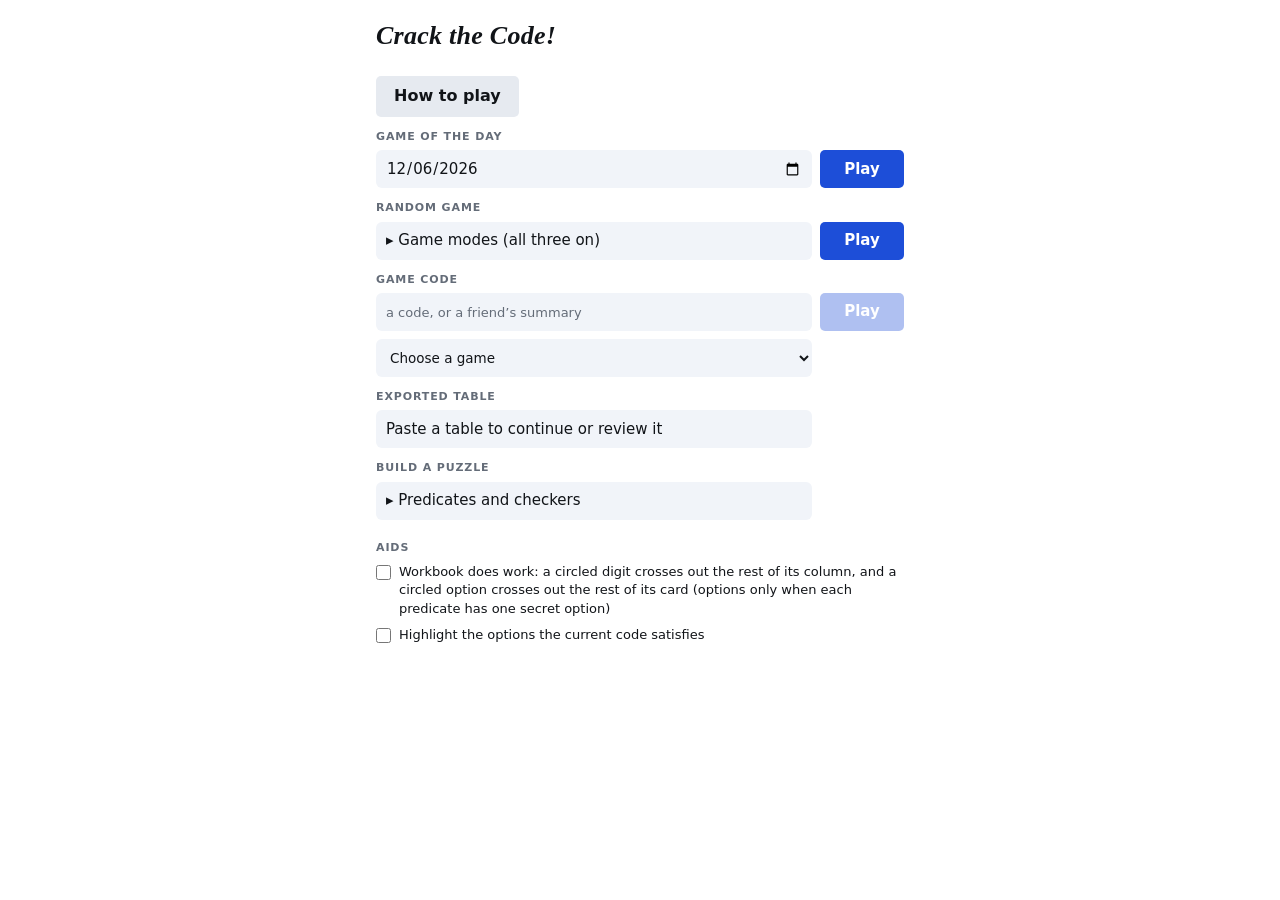
==== commit 21cb7ba7: "Rename "active option" to "secret option" Use one vocabulary for players: each predicate card lists " ====
--- a/index.html
+++ b/index.html
@@ -519,7 +519,7 @@
 // ---------- text outputs ----------
 function fmtStart(ms) { const d = new Date(ms), p = n => String(n).padStart(2, '0'); return d.getFullYear() + '-' + p(d.getMonth() + 1) + '-' + p(d.getDate()) + ' ' + p(d.getHours()) + ':' + p(d.getMinutes()); }
 function fmtDur(ms) { const s = Math.max(0, Math.round(ms / 1000)); return Math.floor(s / 60) + ':' + String(s % 60).padStart(2, '0'); }
-const SETTINGS_KEY = 'S one active option per predicate, E answer fits one option per card, U one solution, W workbook does work, H highlighter; + yes, - no.';
+const SETTINGS_KEY = 'S one secret option per predicate, E answer fits one option per card, U one solution, W workbook does work, H highlighter; + yes, - no.';
 function settingsLine() { const a = S.aids || { w: false, h: false }, f = b => b ? '+' : '-'; return 'Settings S' + f(P.singleOption) + ' E' + f(!P.overlap) + ' U' + f(P.solutions === 1) + ' W' + f(a.w) + ' H' + f(a.h); }
 function headLines(withTime) { return [TITLE + ' ' + P.gid + (withTime ? ' ' + fmtStart(S.startedAt) : '')].concat(S.gotd ? ['Game of the day ' + S.gotd] : [], [settingsLine()], S.hint ? ['Hint used'] : [], S.imported ? ['Imported table'] : []); }
 function shareText(v) {
@@ -605,7 +605,7 @@
   if (!p) return { ok: false, bad: false, text: '' };
   let mask = 0;
   for (const c of cards) { const k = PRED[p.id].o.findIndex(o => o[1] === c); if (k < 0) return { ok: false, bad: true, text: name + '. That checker number belongs to a different predicate.' }; mask |= 1 << k; }
-  return { ok: true, bad: false, text: name + (cards.length > 1 ? ' (' + cards.length + ' active options)' : ''), extra: cards.length > 1 ? cards.length + ' active options' : '', pid: p.id, mask };
+  return { ok: true, bad: false, text: name + (cards.length > 1 ? ' (' + cards.length + ' secret options)' : ''), extra: cards.length > 1 ? cards.length + ' secret options' : '', pid: p.id, mask };
 }
 const rowMsg = st => st.bad ? st.text : (st.extra || '');
 const GROUPS = [[101, 'One digit against a number'], [116, 'One digit: even, odd or prime'], [122, 'Counting digits'], [132, 'Two digits'], [141, 'Sums and products'], [154, 'Shape of the whole code'], [168, 'Which digit or pair (the choice is hidden)']];
@@ -653,12 +653,12 @@
 function rivalDiff() { return S.turns - S.rival.turns || S.evals - S.rival.evals; }
 function rivalWord(r) { return plural(r.turns, 'turn') + ', ' + plural(r.evals, 'evaluation') + (r.wrong ? ', ' + plural(r.wrong, 'wrong guess', 'wrong guesses') : '') + (r.hint ? ', with a hint' : ''); }
 const MODES = [
-  ['single', 'Single predicate active from each group?', ' checkers which make multiple predicate conditions active', 'Do not use', 'Use'],
-  ['excl', 'Exclusive predicates only?', ' games with solutions that satisfy multiple conditions from one predicate card', 'Do not show', 'Show'],
+  ['single', 'One secret option per predicate?', ' games where a predicate has more than one secret option', 'Do not show', 'Show'],
+  ['excl', 'Exclusive predicates only?', ' games where the secret code fits more than one listed option on a card', 'Do not show', 'Show'],
   ['uniq', 'Unique answers only?', ' games with multiple answers', 'Do not show', 'Show']];
 function optsHtml() {
-  return '<div class="opts"><label class="opt"><input type="checkbox" id="work" data-fk="work"' + (WORK ? ' checked' : '') + '><span>Workbook does work: a selected number rules out the other numbers' + (!P || P.singleOption || view !== 'play' ? ', and a selected predicate condition rules out the others on its card' : '') + (view !== 'play' ? ' (conditions only when each predicate has one active)' : '') + '</span></label>'
-    + '<label class="opt"><input type="checkbox" id="hl" data-fk="hl"' + (HL ? ' checked' : '') + '><span>Highlight the predicate conditions the current code falls under</span></label></div>';
+  return '<div class="opts"><label class="opt"><input type="checkbox" id="work" data-fk="work"' + (WORK ? ' checked' : '') + '><span>Workbook does work: a circled digit crosses out the rest of its column' + (!P || P.singleOption || view !== 'play' ? ', and a circled option crosses out the rest of its card' : '') + (view !== 'play' ? ' (options only when each predicate has one secret option)' : '') + '</span></label>'
+    + '<label class="opt"><input type="checkbox" id="hl" data-fk="hl"' + (HL ? ' checked' : '') + '><span>Highlight the options the current code satisfies</span></label></div>';
 }
 const canPlay = () => !!(form.report && form.report.pz && form.report.pz.solutions > 0);
 function playWord() { const s = canPlay() && load(form.report.pz.gid); return s && !s.won ? 'Resume' : 'Play'; }
@@ -671,9 +671,9 @@
   if (rp.error) return '<p class="status bad">' + esc(rp.error) + '</p>';
   const pz = rp.pz, n = pz.solutions, saved = load(pz.gid); let h = (form.gotd && form.gotd.gid === pz.gid ? '<p class="rep"><b>Game of the day for ' + esc(form.gotd.date) + '</b>' + (form.gotd.other ? ', as your friend played it.' : ', for your game modes.') + '</p>' : '') + (form.rival && form.rival.gid === pz.gid ? '<p class="rep"><b>Your friend’s score:</b> ' + rivalWord(form.rival) + '.</p>' : '') + (form.note ? '<p class="rep muted">' + esc(form.note) + '</p>' : '') + '<p class="rep">';
   h += n === 1 ? 'One solution.' : n === 0 ? 'No solution. No guess could be correct, so this puzzle cannot be played.' : 'More than one solution.' + (form.show ? ' There are ' + n + '.' : '');
-  h += '</p><p class="rep">' + (pz.singleOption ? 'One active option per predicate.' : 'Some predicates have more than one active option.') + '</p>';
+  h += '</p><p class="rep">' + (pz.singleOption ? 'One secret option per predicate.' : 'Some predicates have more than one secret option.') + '</p>';
   if (n > 0) h += '<p class="rep">' + (pz.overlap ? 'On at least one predicate, the answer fits more than one of the listed options.' : 'On every predicate, the answer fits exactly one of the listed options.') + '</p>';
-  const out = []; if (MODE.single && !pz.singleOption) out.push('single predicate active'); if (MODE.excl && pz.overlap) out.push('exclusive predicates'); if (MODE.uniq && n > 1) out.push('unique answers');
+  const out = []; if (MODE.single && !pz.singleOption) out.push('one secret option per predicate'); if (MODE.excl && pz.overlap) out.push('exclusive predicates'); if (MODE.uniq && n > 1) out.push('unique answers');
   if (n > 0 && out.length) h += '<p class="rep muted">This puzzle is outside the game modes you ticked (' + out.join(', ') + '). You can still play it.</p>';
   if (n > 0 && (play || (n > 1 && !form.show))) h += '<div class="endb">' + (play ? '<button class="primary" data-act="play">' + playWord() + '</button>' : '') + (n > 1 && !form.show ? '<button class="ghost" data-act="count">Show count</button>' : '') + '</div>';
   return h;
@@ -703,7 +703,7 @@
   h += '<div class="lbl">Random game</div><div class="start"><button class="foldsel" data-act="fold" data-f="fmodes" aria-expanded="' + !!form.fmodes + '">' + (form.fmodes ? '▾ ' : '▸ ') + modesWord() + '</button><button class="primary" data-act="rand-play">Play</button></div>';
   if (form.fmodes) {
     h += '<div class="opts">' + MODES.map(m => '<label class="opt"><input type="checkbox" id="mode-' + m[0] + '"' + (MODE[m[0]] ? ' checked' : '') + '><span><b>' + m[1] + '</b> <span id="modetxt-' + m[0] + '">' + (MODE[m[0]] ? m[3] : m[4]) + m[2] + '</span></span></label>').join('') + '</div>';
-    h += '<p class="hint">A ticked mode is guaranteed; an unticked one is left to chance. The modes also decide which game of the day you get, which starter puzzles the list shows, and what the Randomize buttons make.</p>';
+    h += '<p class="hint">A ticked mode is guaranteed; an unticked one is left to chance. The modes also decide which game of the day you get, which starter puzzles the list shows, and what the New buttons make.</p>';
   }
   h += '<div class="lbl">Game code</div><div class="start"><input id="code" aria-label="Game code" autocomplete="off" autocapitalize="characters" spellcheck="false" placeholder="a code, or a friend’s summary" value="' + esc(form.code) + '"><button class="primary" id="codeplay" data-act="play"' + (canPlay() ? '' : ' disabled') + '>' + playWord() + '</button><select id="bank" aria-label="Game list">' + bankHtml() + '</select></div>';
   h += '<span class="res' + (form.codeBad ? ' bad' : '') + '" id="codemsg">' + (form.codeBad ? 'That is not a game code or a summary.' : '') + '</span><div id="report">' + reportHtml(false) + '</div>';
@@ -711,9 +711,9 @@
   h += '<div class="lbl">Build a puzzle</div><div class="start"><button class="foldsel" data-act="fold" data-f="fbuild" aria-expanded="' + !!form.fbuild + '">' + (form.fbuild ? '\u25be ' : '\u25b8 ') + 'Predicates and checkers</button></div>';
   if (form.fbuild) {
     h += '<div id="rows">' + rowsHtml() + '</div>';
-    h += '<div class="endb"><button class="ghost" data-act="add">Add a predicate</button><button class="ghost" data-act="rand-preds">Randomize predicates</button><button class="ghost" data-act="rand-active">Randomize active options</button><button class="primary" data-act="check">Check puzzle</button></div>';
+    h += '<div class="endb"><button class="ghost" data-act="add">Add a predicate</button><button class="ghost" data-act="rand-preds">New predicates</button><button class="ghost" data-act="rand-active">New secret options</button><button class="primary" data-act="check">Check puzzle</button></div>';
     h += '<div id="report2">' + reportHtml(true) + '</div>';
-    h += '<p class="hint">These lines and the game code are the same puzzle; changing either updates the other. Pick each predicate from its list or type its number (they run from 101); checker numbers run from 1000. For two active options on one predicate, type both checker numbers in its box. Randomize uses as many predicates as there are lines. Turing Machine criteria numbers (1 to 48) and verification numbers (201 to 798) are converted automatically.</p>';
+    h += '<p class="hint">These lines and the game code are the same puzzle; changing either updates the other. Pick each predicate from its list or type its number (they run from 101); checker numbers run from 1000. Each line\u2019s checker number names its secret option; for two secret options on one predicate, type both checker numbers in its box. New predicates uses as many predicates as there are lines. Turing Machine criteria numbers (1 to 48) and verification numbers (201 to 798) are converted automatically.</p>';
   }
   h += '<h2>Aids</h2>' + optsHtml();
   h += '</section>';
@@ -735,7 +735,7 @@
   const canEval = !S.won && eff.length >= 1 && eff.length <= 3, canKnow = !S.won && eff.length === 0;
   let h = '<header class="top"><h1>' + TITLE + '</h1><div class="tools"><button class="ghost" data-act="tutorial" data-fk="tut">How to play</button>' + (S.won ? '' : '<button class="ghost" data-act="hint" data-fk="hint">' + (ui.hint ? 'Hide hint' : 'Hint') + '</button>') + '<button class="ghost" data-act="export" data-fk="export">Export</button><button class="ghost" data-act="restart" data-fk="restart">Restart</button><button class="ghost" data-act="setup" data-fk="setup">New puzzle</button></div>';
   h += '<div class="meta"><span><span class="lbl">Game</span> <b>' + P.gid + '</b></span>' + (S.gotd ? '<span><span class="lbl">Game of the day</span> <b>' + esc(S.gotd) + '</b></span>' : '') + '<span><span class="lbl">' + (S.won ? 'Turns</span> <b>' + S.turns : 'Turn</span> <b>' + (S.turns + 1)) + '</b></span><span><span class="lbl">Evaluations</span> <b>' + S.evals + '</b></span>' + (S.rival ? '<span class="rival"><span class="lbl">Friend</span> <b>' + rivalWord(S.rival) + '</b></span>' : '') + '</div></header>';
-  h += '<section class="facts"><div class="lbl">Puzzle facts</div><p>' + (P.solutions === 1 ? 'One solution' : S.showCount ? P.solutions + ' solutions' : 'More than one solution') + '</p><p>' + (P.singleOption ? 'One active option per predicate' : 'Some predicates have more than one active option') + '</p><p>' + (P.overlap ? 'The answer fits more than one listed option on at least one predicate' : 'The answer fits exactly one listed option on every predicate') + '</p></section>';
+  h += '<section class="facts"><div class="lbl">Puzzle facts</div><p>' + (P.solutions === 1 ? 'One solution' : S.showCount ? P.solutions + ' solutions' : 'More than one solution') + '</p><p>' + (P.singleOption ? 'One secret option per predicate' : 'Some predicates have more than one secret option') + '</p><p>' + (P.overlap ? 'The answer fits more than one listed option on at least one predicate' : 'The answer fits exactly one listed option on every predicate') + '</p></section>';
   h += '<section class="board" style="--n:' + n + '" aria-label="Truth table"><div class="lbl">Truth table</div><div class="row head">' + DIG.map(d => '<span class="c">' + d + '</span>').join('') + LET.slice(0, n).map(l => '<span class="c">' + l + '</span>').join('') + '<span class="c"></span></div>';
   S.rows.forEach((r, ri) => {
     h += '<div class="row hist' + (r.guess ? ' guess' : '') + '">';
@@ -792,14 +792,16 @@
 // ---------- dialogs ----------
 const TUTORIAL = '<h2>How to play</h2>'
   + '<p><b>Goal.</b> Find the secret code: three digits <i>x</i>, <i>y</i>, <i>z</i>, each from 1 to 5.</p>'
-  + '<p><b>Predicates.</b> Each lettered card (P, Q, R…) lists a few conditions, such as “x &lt; 3”, “x = 3”, “x &gt; 3”. One of them is secretly switched on. The secret code satisfies the switched-on condition on every card.</p>'
-  + '<p><b>A turn.</b> Set any code with + and −, tick up to three predicates, and press Evaluate. Each ticked predicate answers ⊤ (true) if <i>your</i> code satisfies its switched-on condition, and ⊥ (false) if it does not.</p>'
-  + '<p><b>Reading answers.</b> An answer is about the code you tried, not about how close you are. If “x compared to 3” says ⊤ for 425, the switched-on condition is one that 425 satisfies, so it must be “x &gt; 3”. Work out which condition each card is using, then find the one code that fits them all.</p>'
-  + '<p><b>Careful.</b> On some cards the conditions overlap (“x is prime”, “y is prime”…). Only the switched-on one counts, even if your code also satisfies another. The line under the game code tells you whether the answer fits more than one listed condition anywhere.</p>'
+  + '<p><b>Predicates.</b> Each lettered card (P, Q, R…) asks one question about the code and lists a few options, such as “x &lt; 3”, “x = 3”, “x &gt; 3”.</p>'
+  + '<p><b>Secret options.</b> On every card, one option is the <i>secret option</i>: the one that card is really checking. Which one is hidden, and finding out is the game. The secret code satisfies the secret option on every card. Usually each card has exactly one; if the puzzle facts say a predicate can have more than one, the secret code satisfies at least one of them.</p>'
+  + '<p><b>A turn.</b> Set any code with + and −, tick up to three predicates, and press Evaluate. Each ticked predicate answers ⊤ (true) if <i>your</i> code satisfies its secret option, and ⊥ (false) if it does not.</p>'
+  + '<p><b>Reading answers.</b> An answer is about the code you tried, not about how close you are. If “x compared to 3” says ⊤ for 425, the secret option is one that 425 satisfies, so it must be “x &gt; 3”. Work out each card’s secret option, then find the one code that fits them all.</p>'
+  + '<p><b>Careful.</b> On some cards the options overlap (“x is prime”, “y is prime”…), so a code can satisfy several. Only the secret option counts, even if your code also satisfies another. The puzzle facts say whether the secret code itself fits more than one listed option anywhere.</p>'
   + '<p><b>Guessing.</b> With nothing ticked, press “I know the answer”. A right guess wins. A wrong guess shows that code against every predicate (marked †) and costs the turns those evaluations would have cost.</p>'
-  + '<p><b>Worksheet.</b> Below the table: tap a digit or condition to cross it out, press and hold to circle it. It is your scratch paper; by default the game does no thinking for you. Two options at the bottom can change that.</p>'
+  + '<p><b>Worksheet.</b> Below the table: tap a digit or option to cross it out, press and hold to circle it. It is your scratch paper; by default the game does no thinking for you. Two aids at the bottom of the screen can change that.</p>'
   + '<p><b>Score.</b> Fewer turns is better, then fewer evaluations. At the end you see how soon careful crossing-out on the worksheet would have found the code from the same answers.</p>'
-  + '<p><b>Hints and the review.</b> Hint shows a worksheet filled in from your answers so far, with the reason for each mark. It uses two rules: cross out a condition that an answer contradicts, and cross out a digit value when some card has no remaining condition that allows it. Your summary will then say \u201cHint used\u201d. After a game you can step through the same worksheet turn by turn.</p>'
+  + '<p><b>Building a puzzle.</b> Under \u201cBuild a puzzle\u201d each line is one card: a predicate number and the checker number of its secret option. \u201cNew predicates\u201d swaps the cards and keeps nothing else; \u201cNew secret options\u201d keeps the cards and picks new secret options. Both follow the game modes. Typing two checker numbers on one line gives that card two secret options.</p>'
+  + '<p><b>Hints and the review.</b> Hint shows a worksheet filled in from your answers so far, with the reason for each mark. It uses two rules: cross out an option that an answer contradicts, and cross out a digit value when some card has no remaining option that allows it. Your summary will then say \u201cHint used\u201d. After a game you can step through the same worksheet turn by turn.</p>'
   + '<p><b>Playing a friend\u2019s game.</b> Paste their summary into the Game code box. You get the same puzzle, and their score stays on screen to beat. Your own summary then says how you compared.</p>'
   + '<p><b>Passing a game on.</b> “Export table” works at any point in a game. “Import a table” on the New puzzle screen loads one: an unfinished table continues from its last row, a finished one opens on its analysis. Worksheet marks do not travel, and an imported game says “Imported table” in its summary.</p>';
 function closeModal() { modal.hidden = true; modal.innerHTML = ''; modal.onclick = null; }
@@ -910,7 +912,7 @@
     else {
       let r = null; for (let i = 0; i < 12 && !(r && r.clean); i++) { const x = findActive(pids, wantFromModes(Math.random), Math.random, 40000); if (x && (!r || x.clean)) r = x; }
       if (r) { loadCode(encodeGame(pids, r.masks)); if (!r.clean) form.note = 'With these predicates, at least one of them adds nothing to the puzzle.'; }
-      else form.report = { error: 'No choice of active options turns these predicates into a puzzle in the ticked modes. Change a predicate or untick a mode.' };
+      else form.report = { error: 'No choice of secret options turns these predicates into a puzzle in the ticked modes. Change a predicate or untick a mode.' };
     }
     render();
   }
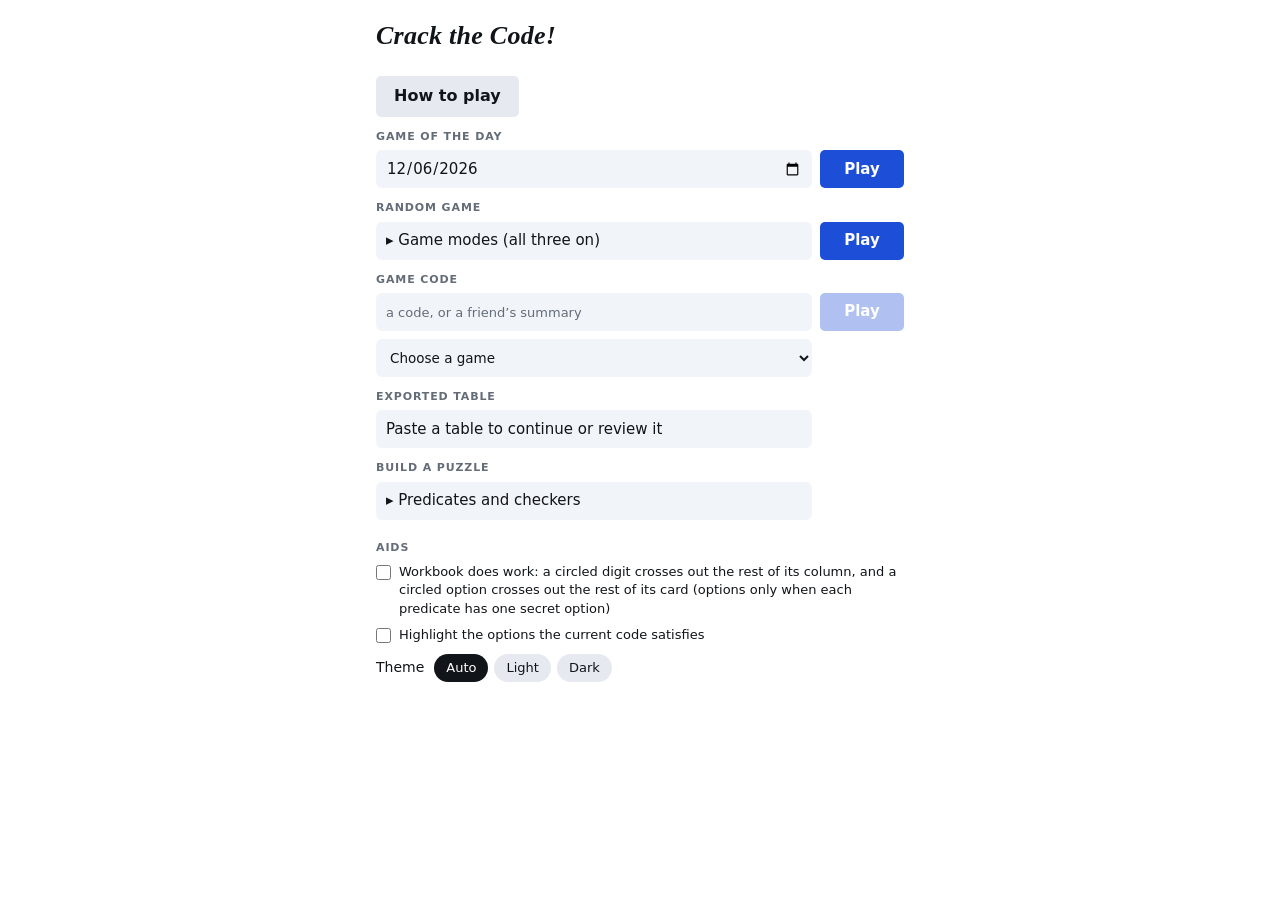
==== commit b07bb5c3: "Add a theme switch and make crossed-out review marks readable Aids gains Theme: Auto (follows the de" ====
--- a/index.html
+++ b/index.html
@@ -4,11 +4,16 @@
 <meta charset="utf-8">
 <meta name="viewport" content="width=device-width, initial-scale=1">
 <title>Crack the Code!</title>
+<link rel="icon" href="favicon.svg" type="image/svg+xml">
+<link rel="icon" href="favicon.ico" sizes="16x16 32x32">
+<link rel="apple-touch-icon" href="apple-touch-icon.png">
+<meta name="apple-mobile-web-app-title" content="Crack the Code!">
+<meta name="theme-color" content="#ffffff">
 <style>
 /* Layout idea: a bare white page from a logic workbook. Ink, two hairlines, and blue only where the game is pointing at something. */
 :root{
   --paper:#ffffff; --ink:#111418; --muted:#646c78; --faint:#cfd4db; --zone:#f1f4f9; --ctl:#e6eaf0;
-  --accent:#1d4ed8; --accent-ink:#ffffff; --hl:#d9e5ff; --true:#0b6e55; --false:#b02a1f; --contra:#fde3df;
+  --accent:#1d4ed8; --accent-ink:#ffffff; --hl:#d9e5ff; --true:#0b6e55; --false:#b02a1f; --contra:#fde3df; --gone:#9aa1ac;
   --math:"STIX Two Text","Cambria Math",Cambria,"Times New Roman",Times,serif;
   --ui:system-ui,-apple-system,"Segoe UI",Roboto,"Helvetica Neue",Arial,sans-serif;
   color-scheme:light;
@@ -16,12 +21,16 @@
 @media (prefers-color-scheme:dark){
   :root:not([data-theme="light"]){
     --paper:#0f1216; --ink:#e9edf2; --muted:#98a1ad; --faint:#39414c; --zone:#181d25; --ctl:#2a323d;
-    --accent:#8fb0ff; --accent-ink:#0f1216; --hl:#1e3465; --true:#57d3ab; --false:#ff8f84; --contra:#4a211d; color-scheme:dark;
-  }
+    --accent:#8fb0ff; --accent-ink:#0f1216; --hl:#1e3465; --true:#57d3ab; --false:#ff8f84; --contra:#4a211d; --gone:#59616c; color-scheme:dark;
+  }
+}
+:root[data-theme="black"]{
+  --paper:#000000; --ink:#f2f2f2; --muted:#8b929c; --faint:#2b2f35; --zone:#121417; --ctl:#23272d;
+  --accent:#8fb0ff; --accent-ink:#000000; --hl:#172648; --true:#57d3ab; --false:#ff8f84; --contra:#3d1814; --gone:#555b63; color-scheme:dark;
 }
 :root[data-theme="dark"]{
   --paper:#0f1216; --ink:#e9edf2; --muted:#98a1ad; --faint:#39414c; --zone:#181d25; --ctl:#2a323d;
-  --accent:#8fb0ff; --accent-ink:#0f1216; --hl:#1e3465; --true:#57d3ab; --false:#ff8f84; --contra:#4a211d; color-scheme:dark;
+  --accent:#8fb0ff; --accent-ink:#0f1216; --hl:#1e3465; --true:#57d3ab; --false:#ff8f84; --contra:#4a211d; --gone:#59616c; color-scheme:dark;
 }
 *{box-sizing:border-box}
 html,body{margin:0}
@@ -171,7 +180,7 @@
 .spopts .letter{font-size:14px;margin-right:6px}
 .spopts span{margin-right:9px;white-space:nowrap;display:inline-block}
 .spopts .only{font-weight:600}
-.sp .off{color:var(--faint);text-decoration:line-through}
+.sp .off{color:var(--gone);text-decoration:line-through}
 .sp .off.new{color:var(--accent)}
 .spwhy{font-size:13px}
 .spwhy p{margin:0 0 3px;color:var(--muted)} .spwhy p b{color:var(--ink);font-family:var(--math);font-size:14.5px}
@@ -238,10 +247,17 @@
 .zone.next{padding-bottom:8px}
 .zone.ws{margin-top:2px}
 .meta .rival b{font-family:var(--ui);font-size:13.5px;font-weight:600}
+.nojs{max-width:34rem;margin:0 auto;padding:18px 16px;font-family:var(--ui);color:var(--ink);line-height:1.45}
+.nojs h1{font-family:var(--math);font-style:italic;font-weight:600;font-size:26px;letter-spacing:.01em;margin:0 0 18px}
+.nojs p{margin:0 0 10px}
+.theme{display:flex;align-items:center;gap:6px;flex-wrap:wrap;margin-top:2px}
+.theme>span{font-size:14px;margin-right:4px}
+.theme button[aria-pressed="true"]{background:var(--ink);color:var(--paper)}
 </style>
 </head>
 <body>
 <main id="app"></main>
+<noscript><div class="nojs"><h1>Crack the Code!</h1><p><b>This game needs JavaScript, and it is turned off in this browser.</b></p><p>Everything runs on your own device: the page makes no network requests, and your games are saved only in this browser. Turn JavaScript on for this site, then reload the page.</p></div></noscript>
 <div id="modal" hidden></div>
 <script>
 const LIB={"preds":[{"id":101,"text":"x compared to 1","o":[["x = 1",1],["x > 1",2]]},{"id":102,"text":"x compared to 2","o":[["x < 2",1],["x = 2",3],["x > 2",4]]},{"id":103,"text":"x compared to 3","o":[["x < 3",5],["x = 3",6],["x > 3",7]]},{"id":104,"text":"x compared to 4","o":[["x < 4",8],["x = 4",9],["x > 4",10]]},{"id":105,"text":"x compared to 5","o":[["x < 5",11],["x = 5",10]]},{"id":106,"text":"y compared to 1","o":[["y = 1",12],["y > 1",13]]},{"id":107,"text":"y compared to 2","o":[["y < 2",12],["y = 2",14],["y > 2",15]]},{"id":108,"text":"y compared to 3","o":[["y < 3",16],["y = 3",17],["y > 3",18]]},{"id":109,"text":"y compared to 4","o":[["y < 4",19],["y = 4",20],["y > 4",21]]},{"id":110,"text":"y compared to 5","o":[["y < 5",22],["y = 5",21]]},{"id":111,"text":"z compared to 1","o":[["z = 1",23],["z > 1",24]]},{"id":112,"text":"z compared to 2","o":[["z < 2",23],["z = 2",25],["z > 2",26]]},{"id":113,"text":"z compared to 3","o":[["z < 3",27],["z = 3",28],["z > 3",29]]},{"id":114,"text":"z compared to 4","o":[["z < 4",30],["z = 4",31],["z > 4",32]]},{"id":115,"text":"z compared to 5","o":[["z < 5",33],["z = 5",32]]},{"id":116,"text":"x is even or odd","o":[["x is even",34],["x is odd",35]]},{"id":117,"text":"y is even or odd","o":[["y is even",36],["y is odd",37]]},{"id":118,"text":"z is even or odd","o":[["z is even",38],["z is odd",39]]},{"id":119,"text":"x is prime or not (2, 3 and 5 are prime)","o":[["x is prime",40],["x is not prime",41]]},{"id":120,"text":"y is prime or not (2, 3 and 5 are prime)","o":[["y is prime",42],["y is not prime",43]]},{"id":121,"text":"z is prime or not (2, 3 and 5 are prime)","o":[["z is prime",44],["z is not prime",45]]},{"id":122,"text":"how many 1s the code contains","o":[["no 1s",46],["one 1",47],["two 1s",48],["three 1s",174]]},{"id":123,"text":"how many 2s the code contains","o":[["no 2s",49],["one 2",50],["two 2s",51],["three 2s",175]]},{"id":124,"text":"how many 3s the code contains","o":[["no 3s",52],["one 3",53],["two 3s",54],["three 3s",176]]},{"id":125,"text":"how many 4s the code contains","o":[["no 4s",55],["one 4",56],["two 4s",57],["three 4s",177]]},{"id":126,"text":"how many 5s the code contains","o":[["no 5s",58],["one 5",59],["two 5s",60],["three 5s",178]]},{"id":127,"text":"how many digits are even","o":[["no even digits",61],["one even digit",62],["two even digits",63],["three even digits",64]]},{"id":128,"text":"more even digits or more odd digits","o":[["more even than odd",65],["more odd than even",66]]},{"id":129,"text":"how many digits are prime","o":[["no prime digits",67],["one prime digit",68],["two prime digits",69],["three prime digits",70]]},{"id":130,"text":"how many digits are greater than 3","o":[["no digits above 3",71],["one digit above 3",72],["two digits above 3",73],["three digits above 3",74]]},{"id":131,"text":"how many digits are less than 3","o":[["no digits below 3",75],["one digit below 3",76],["two digits below 3",77],["three digits below 3",78]]},{"id":132,"text":"x compared to y","o":[["x < y",79],["x = y",80],["x > y",81]]},{"id":133,"text":"x compared to z","o":[["x < z",82],["x = z",83],["x > z",84]]},{"id":134,"text":"y compared to z","o":[["y < z",85],["y = z",86],["y > z",87]]},{"id":135,"text":"how far apart x and y are","o":[["x and y are equal",80],["x and y differ by 1",88],["x and y differ by 2 or more",89]]},{"id":136,"text":"how far apart x and z are","o":[["x and z are equal",83],["x and z differ by 1",90],["x and z differ by 2 or more",91]]},{"id":137,"text":"how far apart y and z are","o":[["y and z are equal",86],["y and z differ by 1",92],["y and z differ by 2 or more",93]]},{"id":138,"text":"x and y have the same parity or not","o":[["x and y have the same parity",94],["x and y have different parity",95]]},{"id":139,"text":"x and z have the same parity or not","o":[["x and z have the same parity",96],["x and z have different parity",97]]},{"id":140,"text":"y and z have the same parity or not","o":[["y and z have the same parity",98],["y and z have different parity",99]]},{"id":141,"text":"x + y compared to 6","o":[["x + y < 6",100],["x + y = 6",101],["x + y > 6",102]]},{"id":142,"text":"x + z compared to 6","o":[["x + z < 6",103],["x + z = 6",104],["x + z > 6",105]]},{"id":143,"text":"y + z compared to 6","o":[["y + z < 6",106],["y + z = 6",107],["y + z > 6",108]]},{"id":144,"text":"x + y + z compared to 6","o":[["x + y + z < 6",109],["x + y + z = 6",110],["x + y + z > 6",111]]},{"id":145,"text":"x + y + z compared to 9","o":[["x + y + z < 9",112],["x + y + z = 9",113],["x + y + z > 9",114]]},{"id":146,"text":"x + y + z is even or odd","o":[["x + y + z is even",115],["x + y + z is odd",116]]},{"id":147,"text":"remainder when x + y + z is divided by 3","o":[["remainder 0",117],["remainder 1",118],["remainder 2",119]]},{"id":148,"text":"x + y + z is a multiple of 3, 4 or 5","o":[["x + y + z is a multiple of 3",117],["x + y + z is a multiple of 4",120],["x + y + z is a multiple of 5",121]]},{"id":149,"text":"x times y times z is even or odd","o":[["the product is even",122],["the product is odd",61]]},{"id":150,"text":"the three-digit number xyz is a multiple of 2, 3, 4 or 5","o":[["xyz is a multiple of 2",38],["xyz is a multiple of 3",117],["xyz is a multiple of 4",123],["xyz is a multiple of 5",32]]},{"id":151,"text":"x + y compared to z","o":[["x + y < z",124],["x + y = z",125],["x + y > z",126]]},{"id":152,"text":"x + z compared to y","o":[["x + z < y",127],["x + z = y",128],["x + z > y",129]]},{"id":153,"text":"y + z compared to x","o":[["y + z < x",130],["y + z = x",131],["y + z > x",132]]},{"id":154,"text":"which digit is strictly the smallest","o":[["x is strictly the smallest",133],["y is strictly the smallest",134],["z is strictly the smallest",135]]},{"id":155,"text":"which digit is strictly the largest","o":[["x is strictly the largest",136],["y is strictly the largest",137],["z is strictly the largest",138]]},{"id":156,"text":"which digit is the smallest, ties allowed","o":[["x is smallest or tied for smallest",139],["y is smallest or tied for smallest",140],["z is smallest or tied for smallest",141]]},{"id":157,"text":"which digit is the largest, ties allowed","o":[["x is largest or tied for largest",142],["y is largest or tied for largest",143],["z is largest or tied for largest",144]]},{"id":158,"text":"how many of the digits are equal","o":[["all three digits equal",145],["exactly two digits equal",146],["all digits different",147]]},{"id":159,"text":"exactly two digits are equal, or not","o":[["exactly two digits equal",146],["not exactly two digits equal",148]]},{"id":160,"text":"the digits rise, fall, or neither","o":[["x < y < z",149],["x > y > z",150],["neither",151]]},{"id":161,"text":"how many neighbouring digits step up by exactly 1","o":[["both steps go up by 1",152],["one step goes up by 1",153],["no step goes up by 1",154]]},{"id":162,"text":"longest run of neighbours stepping by 1, up or down","o":[["no run",155],["a run of two digits",156],["a run of three digits",157]]},{"id":163,"text":"the digits are evenly spaced (y - x = z - y) or not","o":[["evenly spaced",158],["not evenly spaced",159]]},{"id":164,"text":"spread of the code (largest digit minus smallest)","o":[["spread is 0",145],["spread is 1",160],["spread is 2",161],["spread is 3",162],["spread is 4",163]]},{"id":165,"text":"middle digit by size compared to 3","o":[["middle digit < 3",164],["middle digit = 3",165],["middle digit > 3",166]]},{"id":166,"text":"largest digit compared to 4","o":[["largest digit < 4",71],["largest digit = 4",167],["largest digit > 4",168]]},{"id":167,"text":"smallest digit compared to 2","o":[["smallest digit < 2",169],["smallest digit = 2",170],["smallest digit > 2",75]]},{"id":168,"text":"one particular digit is less than 3","o":[["x < 3",5],["y < 3",16],["z < 3",27]]},{"id":169,"text":"one particular digit is less than 4","o":[["x < 4",8],["y < 4",19],["z < 4",30]]},{"id":170,"text":"one particular digit is equal to 1","o":[["x = 1",1],["y = 1",12],["z = 1",23]]},{"id":171,"text":"one particular digit is equal to 2","o":[["x = 2",3],["y = 2",14],["z = 2",25]]},{"id":172,"text":"one particular digit is equal to 3","o":[["x = 3",6],["y = 3",17],["z = 3",28]]},{"id":173,"text":"one particular digit is equal to 4","o":[["x = 4",9],["y = 4",20],["z = 4",31]]},{"id":174,"text":"one particular digit is equal to 5","o":[["x = 5",10],["y = 5",21],["z = 5",32]]},{"id":175,"text":"one particular digit is greater than 1","o":[["x > 1",2],["y > 1",13],["z > 1",24]]},{"id":176,"text":"one particular digit is greater than 3","o":[["x > 3",7],["y > 3",18],["z > 3",29]]},{"id":177,"text":"one particular digit is even or odd","o":[["x is even",34],["x is odd",35],["y is even",36],["y is odd",37],["z is even",38],["z is odd",39]]},{"id":178,"text":"one particular digit is prime","o":[["x is prime",40],["y is prime",42],["z is prime",44]]},{"id":179,"text":"one particular digit compared to 1","o":[["x = 1",1],["x > 1",2],["y = 1",12],["y > 1",13],["z = 1",23],["z > 1",24]]},{"id":180,"text":"one particular digit compared to 3","o":[["x < 3",5],["x = 3",6],["x > 3",7],["y < 3",16],["y = 3",17],["y > 3",18],["z < 3",27],["z = 3",28],["z > 3",29]]},{"id":181,"text":"one particular digit compared to 4","o":[["x < 4",8],["x = 4",9],["x > 4",10],["y < 4",19],["y = 4",20],["y > 4",21],["z < 4",30],["z = 4",31],["z > 4",32]]},{"id":182,"text":"one particular digit is strictly the smallest or strictly the largest","o":[["x is strictly the smallest",133],["x is strictly the largest",136],["y is strictly the smallest",134],["y is strictly the largest",137],["z is strictly the smallest",135],["z is strictly the largest",138]]},{"id":183,"text":"x compared to one particular other digit","o":[["x < y",79],["x < z",82],["x = y",80],["x = z",83],["x > y",81],["x > z",84]]},{"id":184,"text":"y compared to one particular other digit","o":[["y < x",81],["y < z",85],["y = x",80],["y = z",86],["y > x",79],["y > z",87]]},{"id":185,"text":"z compared to one particular other digit","o":[["z < x",84],["z < y",87],["z = x",83],["z = y",86],["z > x",82],["z > y",85]]},{"id":186,"text":"one particular pair of digits compared","o":[["x < y",79],["x = y",80],["x > y",81],["x < z",82],["x = z",83],["x > z",84],["y < z",85],["y = z",86],["y > z",87]]},{"id":187,"text":"one particular pair of digits adds up to 4","o":[["x + y = 4",171],["x + z = 4",172],["y + z = 4",173]]},{"id":188,"text":"one particular pair of digits adds up to 6","o":[["x + y = 6",101],["x + z = 6",104],["y + z = 6",107]]},{"id":189,"text":"one particular pair of digits has the same parity","o":[["x and y have the same parity",94],["x and z have the same parity",96],["y and z have the same parity",98]]},{"id":190,"text":"one particular pair of digits differs by exactly 1","o":[["x and y differ by 1",88],["x and z differ by 1",90],["y and z differ by 1",92]]},{"id":191,"text":"one particular pair of digits adds up to the third","o":[["x + y = z",125],["x + z = y",128],["y + z = x",131]]},{"id":192,"text":"how many 1s OR how many 3s the code contains","o":[["no 1s",46],["one 1",47],["two 1s",48],["no 3s",52],["one 3",53],["two 3s",54]]},{"id":193,"text":"how many 3s OR how many 4s the code contains","o":[["no 3s",52],["one 3",53],["two 3s",54],["no 4s",55],["one 4",56],["two 4s",57]]},{"id":194,"text":"how many 1s OR how many 4s the code contains","o":[["no 1s",46],["one 1",47],["two 1s",48],["no 4s",55],["one 4",56],["two 4s",57]]},{"id":195,"text":"how many 2s OR how many 5s the code contains","o":[["no 2s",49],["one 2",50],["two 2s",51],["no 5s",58],["one 5",59],["two 5s",60]]}],"cards":[[1,[1415,3645,5928,8793],"11111111111111111111111110000000000000000000000000000000000000000000000000000000000000000000000000000000000000000000000000000"],[2,[3906,4151,6760,8410],"00000000000000000000000001111111111111111111111111111111111111111111111111111111111111111111111111111111111111111111111111111"],[3,[1758,2555,4929,9458],"00000000000000000000000001111111111111111111111111000000000000000000000000000000000000000000000000000000000000000000000000000"],[4,[2291,3458,4059,9909],"00000000000000000000000000000000000000000000000000111111111111111111111111111111111111111111111111111111111111111111111111111"],[5,[3604,6513,9108,9414],"11111111111111111111111111111111111111111111111111000000000000000000000000000000000000000000000000000000000000000000000000000"],[6,[3270,6574,6978,8554],"00000000000000000000000000000000000000000000000000111111111111111111111111100000000000000000000000000000000000000000000000000"],[7,[1715,3879,7005,9925],"00000000000000000000000000000000000000000000000000000000000000000000000000011111111111111111111111111111111111111111111111111"],[8,[1134,5904,6898,7948],"11111111111111111111111111111111111111111111111111111111111111111111111111100000000000000000000000000000000000000000000000000"],[9,[6325,6331,6791,7210],"00000000000000000000000000000000000000000000000000000000000000000000000000011111111111111111111111110000000000000000000000000"],[10,[1563,2426,2572,4439],"00000000000000000000000000000000000000000000000000000000000000000000000000000000000000000000000000001111111111111111111111111"],[11,[2550,7672,8288,8355],"11111111111111111111111111111111111111111111111111111111111111111111111111111111111111111111111111110000000000000000000000000"],[12,[3028,4856,6690,9810],"11111000000000000000000001111100000000000000000000111110000000000000000000011111000000000000000000001111100000000000000000000"],[13,[2845,2850,5143,6069],"00000111111111111111111110000011111111111111111111000001111111111111111111100000111111111111111111110000011111111111111111111"],[14,[1016,1357,5309,6736],"00000111110000000000000000000011111000000000000000000001111100000000000000000000111110000000000000000000011111000000000000000"],[15,[3180,3464,5744,6117],"00000000001111111111111110000000000111111111111111000000000011111111111111100000000001111111111111110000000000111111111111111"],[16,[3524,3533,6158,9838],"11111111110000000000000001111111111000000000000000111111111100000000000000011111111110000000000000001111111111000000000000000"],[17,[3689,6388,9652,9885],"00000000001111100000000000000000000111110000000000000000000011111000000000000000000001111100000000000000000000111110000000000"],[18,[3013,7106,8524,9255],"00000000000000011111111110000000000000001111111111000000000000000111111111100000000000000011111111110000000000000001111111111"],[19,[2819,5772,7052,7331],"11111111111111100000000001111111111111110000000000111111111111111000000000011111111111111100000000001111111111111110000000000"],[20,[1913,2947,7757,8286],"00000000000000011111000000000000000000001111100000000000000000000111110000000000000000000011111000000000000000000001111100000"],[21,[3398,4029,4089,4497],"00000000000000000000111110000000000000000000011111000000000000000000001111100000000000000000000111110000000000000000000011111"],[22,[1453,5260,7779,7956],"11111111111111111111000001111111111111111111100000111111111111111111110000011111111111111111111000001111111111111111111100000"],[23,[2934,4182,5581,7523],"10000100001000010000100001000010000100001000010000100001000010000100001000010000100001000010000100001000010000100001000010000"],[24,[1378,2274,2699,4541],"01111011110111101111011110111101111011110111101111011110111101111011110111101111011110111101111011110111101111011110111101111"],[25,[1289,3251,5068,5123],"01000010000100001000010000100001000010000100001000010000100001000010000100001000010000100001000010000100001000010000100001000"],[26,[6933,8141,8158,9920],"00111001110011100111001110011100111001110011100111001110011100111001110011100111001110011100111001110011100111001110011100111"],[27,[2558,3563,7602,9025],"11000110001100011000110001100011000110001100011000110001100011000110001100011000110001100011000110001100011000110001100011000"],[28,[1368,2950,4877,6491],"00100001000010000100001000010000100001000010000100001000010000100001000010000100001000010000100001000010000100001000010000100"],[29,[1457,2979,9119,9564],"00011000110001100011000110001100011000110001100011000110001100011000110001100011000110001100011000110001100011000110001100011"],[30,[4694,6702,6946,9796],"11100111001110011100111001110011100111001110011100111001110011100111001110011100111001110011100111001110011100111001110011100"],[31,[4848,7677,9165,9946],"00010000100001000010000100001000010000100001000010000100001000010000100001000010000100001000010000100001000010000100001000010"],[32,[1148,5121,6457,9077],"00001000010000100001000010000100001000010000100001000010000100001000010000100001000010000100001000010000100001000010000100001"],[33,[2604,4195,5286,8328],"11110111101111011110111101111011110111101111011110111101111011110111101111011110111101111011110111101111011110111101111011110"],[34,[1843,4880,4956,5470],"00000000000000000000000001111111111111111111111111000000000000000000000000011111111111111111111111110000000000000000000000000"],[35,[2448,5571,5875,6803],"11111111111111111111111110000000000000000000000000111111111111111111111111100000000000000000000000001111111111111111111111111"],[36,[2329,3655,4008,6698],"00000111110000011111000000000011111000001111100000000001111100000111110000000000111110000011111000000000011111000001111100000"],[37,[2069,3707,5771,9084],"11111000001111100000111111111100000111110000011111111110000011111000001111111111000001111100000111111111100000111110000011111"],[38,[1931,4574,8426,8869],"01010010100101001010010100101001010010100101001010010100101001010010100101001010010100101001010010100101001010010100101001010"],[39,[3547,3648,7840,8890],"10101101011010110101101011010110101101011010110101101011010110101101011010110101101011010110101101011010110101101011010110101"],[40,[1858,6615,6622,8264],"00000000000000000000000001111111111111111111111111111111111111111111111111100000000000000000000000001111111111111111111111111"],[41,[1944,3518,4601,6392],"11111111111111111111111110000000000000000000000000000000000000000000000000011111111111111111111111110000000000000000000000000"],[42,[6017,6041,7118,8586],"00000111111111100000111110000011111111110000011111000001111111111000001111100000111111111100000111110000011111111110000011111"],[43,[1739,2651,5020,9811],"11111000000000011111000001111100000000001111100000111110000000000111110000011111000000000011111000001111100000000001111100000"],[44,[2026,8200,8562,9314],"01101011010110101101011010110101101011010110101101011010110101101011010110101101011010110101101011010110101101011010110101101"],[45,[2052,5637,6515,9694],"10010100101001010010100101001010010100101001010010100101001010010100101001010010100101001010010100101001010010100101001010010"],[46,[2362,3775,5003,9206],"00000000000000000000000000000001111011110111101111000000111101111011110111100000011110111101111011110000001111011110111101111"],[47,[1654,2498,6657,7585],"00000011110111101111011110111110000100001000010000011111000010000100001000001111100001000010000100000111110000100001000010000"],[48,[1735,3694,5067,6856],"01111100001000010000100001000000000000000000000000100000000000000000000000010000000000000000000000001000000000000000000000000"],[49,[1797,4387,4591,6224],"10111000001011110111101110000000000000000000000000101110000010111101111011110111000001011110111101111011100000101111011110111"],[50,[3067,3388,4329,8411],"01000101110100001000010001011100000101111011110111010001011101000010000100001000101110100001000010000100010111010000100001000"],[51,[2671,4457,5814,8563],"00000010000000000000000000100010111010000100001000000000100000000000000000000000010000000000000000000000001000000000000000000"],[52,[2618,2707,4556,9703],"11011110110000011011110111101111011000001101111011000000000000000000000000011011110110000011011110111101111011000001101111011"],[53,[3489,5398,7339,7581],"00100001001101100100001000010000100110110010000100110111101100000110111101100100001001101100100001000010000100110110010000100"],[54,[4317,6879,7119,9064],"00000000000010000000000000000000000001000000000000001000010011011001000010000000000000010000000000000000000000001000000000000"],[55,[2716,3096,4930,6306],"11101111011110100000111011110111101111010000011101111011110111101000001110100000000000000000000000001110111101111010000011101"],[56,[7841,7846,8297,9939],"00010000100001011101000100001000010000101110100010000100001000010111010001011101111011110100000111010001000010000101110100010"],[57,[2440,2796,5812,6055],"00000000000000000010000000000000000000000001000000000000000000000000100000000010000100001011101000100000000000000000001000000"],[58,[2907,8313,8853,9171],"11110111101111011110000001111011110111101111000000111101111011110111100000011110111101111011110000000000000000000000000000000"],[59,[4373,6646,7071,9903],"00001000010000100001111100000100001000010000111110000010000100001000011111000001000010000100001111101111011110111101111000000"],[60,[1158,1355,2675,4010],"00000000000000000000000010000000000000000000000001000000000000000000000000100000000000000000000000010000100001000010000111110"],[61,[1852,6693,7931,8664],"10101000001010100000101010000000000000000000000000101010000010101000001010100000000000000000000000001010100000101010000010101"],[62,[3676,7105,9484,9552],"01010101010101010101010101010100000101010000010101010101010101010101010101010101000001010100000101010101010101010101010101010"],[63,[3407,3459,6721,6823],"00000010100000001010000000101010101010101010101010000000101000000010100000001010101010101010101010100000001010000000101000000"],[64,[1678,2212,5124,8805],"00000000000000000000000000000001010000000101000000000000000000000000000000000000010100000001010000000000000000000000000000000"],[65,[1526,2467,3053,9463],"00000010100000001010000000101011111010101111101010000000101000000010100000001010111110101011111010100000001010000000101000000"],[66,[1817,5075,9027,9673],"11111101011111110101111111010100000101010000010101111111010111111101011111110101000001010100000101011111110101111111010111111"],[67,[3603,3615,7858,9973],"10010000000000010010000000000000000000000000000000000000000000000000000000010010000000000010010000000000000000000000000000000"],[68,[3281,3667,5937,7708],"01101100101001001101100101001000000000001001000000100100000000000100100000001101100101001001101100101001000000000001001000000"],[69,[1434,2855,6015,8185],"00000011010110100000011010110110010100100110110010011011001010010011011001000000011010110100000011010110110010100100110110010"],[70,[2473,4038,4044,9188],"00000000000000000000000000000001101011010000001101000000110101101000000110100000000000000000000000000000001101011010000001101"],[71,[5507,6533,7017,8382],"11100111001110000000000001110011100111000000000000111001110011100000000000000000000000000000000000000000000000000000000000000"],[72,[4153,7685,7914,8866],"00011000110001111100111000001100011000111110011100000110001100011111001110011100111001110000000000001110011100111000000000000"],[73,[1265,2910,3123,9627],"00000000000000000011000110000000000000000001100011000000000000000000110001100011000110001111100111000001100011000111110011100"],[74,[2636,4732,8170,9092],"00000000000000000000000000000000000000000000000000000000000000000000000000000000000000000000011000110000000000000000001100011"],[75,[3504,4444,4810,7632],"00000000000000000000000000000000000000000000000000000000000000111001110011100000000000011100111001110000000000001110011100111"],[76,[2574,3091,5190,8197],"00000000000011100111001110000000000001110011100111001110011111000110001100000111001111100011000110000011100111110001100011000"],[77,[1287,5790,6654,8622],"00111001111100011000110000011100111110001100011000110001100000000000000000011000110000000000000000001100011000000000000000000"],[78,[2272,4065,4670,4945],"11000110000000000000000001100011000000000000000000000000000000000000000000000000000000000000000000000000000000000000000000000"],[79,[2551,3610,8839,9620],"00000111111111111111111110000000000111111111111111000000000000000111111111100000000000000000000111110000000000000000000000000"],[80,[1581,1640,9449,9944],"11111000000000000000000000000011111000000000000000000000000011111000000000000000000000000011111000000000000000000000000011111"],[81,[2328,6220,8437,9238],"00000000000000000000000001111100000000000000000000111111111100000000000000011111111111111100000000001111111111111111111100000"],[82,[1755,5471,6444,7883],"01111011110111101111011110011100111001110011100111000110001100011000110001100001000010000100001000010000000000000000000000000"],[83,[1635,3115,8290,8882],"10000100001000010000100000100001000010000100001000001000010000100001000010000010000100001000010000100000100001000010000100001"],[84,[4697,7484,9013,9150],"00000000000000000000000001000010000100001000010000110001100011000110001100011100111001110011100111001111011110111101111011110"],[85,[1530,3614,4620,5813],"01111001110001100001000000111100111000110000100000011110011100011000010000001111001110001100001000000111100111000110000100000"],[86,[1762,4914,6579,6974],"10000010000010000010000011000001000001000001000001100000100000100000100000110000010000010000010000011000001000001000001000001"],[87,[3226,5361,9041,9668],"00000100001100011100111100000010000110001110011110000001000011000111001111000000100001100011100111100000010000110001110011110"],[88,[1132,2851,5596,6704],"00000111110000000000000001111100000111110000000000000001111100000111110000000000000001111100000111110000000000000001111100000"],[89,[1845,6844,7232,9758],"00000000001111111111111110000000000000001111111111111110000000000000001111111111111110000000000000001111111111111110000000000"],[90,[1361,1683,4443,8192],"01000010000100001000010001010010100101001010010100010100101001010010100101000101001010010100101001010001000010000100001000010"],[91,[1771,6780,7616,9982],"00111001110011100111001110001100011000110001100011100011000110001100011000111000110001100011000110001110011100111001110011100"],[92,[2386,4477,6839,8510],"01000101000101000101000100100010100010100010100010010001010001010001010001001000101000101000101000100100010100010100010100010"],[93,[3291,3623,4608,8336],"00111000111000111000111000011100011100011100011100001110001110001110001110000111000111000111000111000011100011100011100011100"],[94,[5223,7193,8214,8569],"11111000001111100000111110000011111000001111100000111110000011111000001111100000111110000011111000001111100000111110000011111"],[95,[1855,3998,8968,9813],"00000111110000011111000001111100000111110000011111000001111100000111110000011111000001111100000111110000011111000001111100000"],[96,[3305,3861,8156,8259],"10101101011010110101101010101001010010100101001010101011010110101101011010101010010100101001010010101010110101101011010110101"],[97,[3136,4487,5899,8861],"01010010100101001010010101010110101101011010110101010100101001010010100101010101101011010110101101010101001010010100101001010"],[98,[1095,6719,7053,8059],"10101010101010101010101011010101010101010101010101101010101010101010101010110101010101010101010101011010101010101010101010101"],[99,[2917,3876,6024,7614],"01010101010101010101010100101010101010101010101010010101010101010101010101001010101010101010101010100101010101010101010101010"],[100,[2238,3017,7283,9105],"11111111111111111111000001111111111111110000000000111111111100000000000000011111000000000000000000000000000000000000000000000"],[101,[2172,2237,7143,7364],"00000000000000000000111110000000000000001111100000000000000011111000000000000000111110000000000000001111100000000000000000000"],[102,[3287,3706,4121,8213],"00000000000000000000000000000000000000000000011111000000000000000111111111100000000001111111111111110000011111111111111111111"],[103,[1214,1726,3009,4594],"11110111101111011110111101110011100111001110011100110001100011000110001100010000100001000010000100000000000000000000000000000"],[104,[2280,3523,6029,8863],"00001000010000100001000010001000010000100001000010001000010000100001000010001000010000100001000010001000010000100001000010000"],[105,[2434,3887,5721,8606],"00000000000000000000000000000100001000010000100001000110001100011000110001100111001110011100111001110111101111011110111101111"],[106,[3432,3586,8841,9160],"11110111001100010000000001111011100110001000000000111101110011000100000000011110111001100010000000001111011100110001000000000"],[107,[3666,6077,8692,9986],"00001000100010001000100000000100010001000100010000000010001000100010001000000001000100010001000100000000100010001000100010000"],[108,[1940,6404,7807,9246],"00000000010001100111011110000000001000110011101111000000000100011001110111100000000010001100111011110000000001000110011101111"],[109,[1967,3490,4442,8703],"11100110001000000000000001100010000000000000000000100000000000000000000000000000000000000000000000000000000000000000000000000"],[110,[2321,2793,6932,9775],"00010001000100010000000000010001000100000000000000010001000000000000000000010000000000000000000000000000000000000000000000000"],[111,[2185,6346,9557,9741],"00001000110011101111111110001100111011111111111111001110111111111111111111101111111111111111111111111111111111111111111111111"],[112,[2721,2861,3288,6537],"11111111111111011100110001111111110111001100010000111101110011000100000000011100110001000000000000001100010000000000000000000"],[113,[3816,4022,4833,9718],"00000000000000100010001000000000001000100010001000000010001000100010001000000010001000100010000000000010001000100000000000000"],[114,[4009,6129,6708,9450],"00000000000000000001000110000000000000010001100111000000000100011001110111100001000110011101111111110001100111011111111111111"],[115,[1885,4052,5922,6058],"01010101010101010101010101010101010101010101010101010101010101010101010101010101010101010101010101010101010101010101010101010"],[116,[6982,8344,9089,9731],"10101010101010101010101010101010101010101010101010101010101010101010101010101010101010101010101010101010101010101010101010101"],[117,[1130,1163,4398,5564],"10010001000100110010001000010001001100100010001001010011001000100010011001010010001000100110010001000010001001100100010001001"],[118,[1337,5061,6381,8576],"01001100100010001001100101001000100010011001000100001000100110010001000100101001100100010001001100101001000100010011001000100"],[119,[2736,6655,8317,8910],"00100010011001000100010010100110010001000100110010100100010001001100100010000100010011001000100010010100110010001000100110010"],[120,[1887,3782,4255,8480],"01000100010001000100010001000100010001000100010001000100010001000100010001000100010001000100010001000100010001000100010001000"],[121,[1999,3512,6265,9607],"00100010001000000001000100100010000000010001000100100000000100010001000100000001000100010001000100000001000100010001000000001"],[122,[3006,3125,6617,9080],"01010111110101011111010101111111111111111111111111010101111101010111110101011111111111111111111111110101011111010101111101010"],[123,[2792,4204,7311,8513],"01000000100100000010010000100000010010000001001000010000001001000000100100001000000100100000010010000100000010010000001001000"],[124,[2127,3650,7449,9281],"00111000110000100000000000001100001000000000000000000010000000000000000000000000000000000000000000000000000000000000000000000"],[125,[3842,4221,5845,7450],"01000001000001000001000000010000010000010000000000000100000100000000000000000001000000000000000000000000000000000000000000000"],[126,[5967,6995,7606,8187],"10000110001110011110111111100011100111101111111111111001111011111111111111111110111111111111111111111111111111111111111111111"],[127,[1880,2198,2946,9394],"00000000001000011000111000000000000000001000011000000000000000000000001000000000000000000000000000000000000000000000000000000"],[128,[1620,2037,5535,6576],"00000100000100000100000100000000000100000100000100000000000000000100000100000000000000000000000100000000000000000000000000000"],[129,[2348,2899,4125,8763],"11111011110011100011000011111111111011110011100011111111111111111011110011111111111111111111111011111111111111111111111111111"],[130,[4434,6852,7745,9783],"00000000000000000000000000000000000000000000000000100000000000000000000000011000100000000000000000001110011000100000000000000"],[131,[2352,2883,4755,6217],"00000000000000000000000001000000000000000000000000010001000000000000000000000100010001000000000000000001000100010001000000000"],[132,[2149,2612,8764,8898],"11111111111111111111111110111111111111111111111111001110111111111111111111100011001110111111111111110000100011001110111111111"],[133,[2802,4165,5007,6494],"00000011110111101111011110000000000001110011100111000000000000000000110001100000000000000000000000010000000000000000000000000"],[134,[1503,1509,1862,6063],"00000000000000000000000000111100000000000000000000011110011100000000000000001111001110001100000000000111100111000110000100000"],[135,[5389,5629,5660,6878],"00000000000000000000000000000010000100001000010000000001000011000110001100000000100001100011100111000000010000110001110011110"],[136,[1838,4531,5973,8245],"00000000000000000000000001000000000000000000000000110001100000000000000000011100111001110000000000001111011110111101111000000"],[137,[4117,5733,6749,7093],"00000100001100011100111100000000000110001110011110000000000000000111001111000000000000000000000111100000000000000000000000000"],[138,[1009,1925,4312,6496],"01111001110001100001000000011100111000110000100000000110001100011000010000000001000010000100001000000000000000000000000000000"],[139,[1929,4989,6660,7894],"11111111111111111111111110000001111011110111101111000000000000111001110011100000000000000000011000110000000000000000000000001"],[140,[1161,3854,5527,6602],"11111000000000000000000001111101111000000000000000111110111100111000000000011111011110011100011000001111101111001110001100001"],[141,[4407,6097,6347,9098],"10000100001000010000100001000011000110001100011000100001100011100111001110010000110001110011110111101000011000111001111011111"],[142,[5839,7239,8096,8818],"10000000000000000000000001100011000000000000000000111001110011100000000000011110111101111011110000001111111111111111111111111"],[143,[1445,1914,2880,6653],"10000110001110011110111110000011000111001111011111000000000011100111101111100000000000000011110111110000000000000000000011111"],[144,[4233,4692,6993,7790],"11111011110011100011000010111101111001110001100001001110011100111000110000100011000110001100011000010000100001000010000100001"],[145,[1535,2108,4031,5048],"10000000000000000000000000000001000000000000000000000000000000100000000000000000000000000000010000000000000000000000000000001"],[146,[3004,4041,6952,7568],"01111110001010010010100011100010111011000101001001101000110011011001100010110010010100011011101000111000101001001010001111110"],[147,[1801,2007,5024,9127],"00000001110101101101011100011100000100111010110110010111001100000110011101001101101011100100000111000111010110110101110000000"],[148,[1751,2424,2579,3914],"10000001110101101101011100011101000100111010110110010111001100100110011101001101101011100100010111000111010110110101110000001"],[149,[3620,5148,6468,8707],"00000001110001100001000000000000000000110000100000000000000000000000010000000000000000000000000000000000000000000000000000000"],[150,[2253,6713,7751,9082],"00000000000000000000000000000000000000000000000000000001000000000000000000000000100001100000000000000000010000110001110000000"],[151,[2877,5019,5425,7246],"11111110001110011110111111111111111111001111011111111110111111111111101111111111011110011111111111111111101111001110001111111"],[152,[1123,1697,4735,7597],"00000001000000000000000000000000000000100000000000000000000000000000010000000000000000000000000000000000000000000000000000000"],[153,[1100,2514,2517,3750],"01000110110001000001000000100000100111010000100000010000010000010111100000001000001000001000001111110100000100000100000100000"],[154,[4899,6827,7821,9756],"10111000001110111110111111011111011000001111011111101111101111101000001111110111110111110111110000001011111011111011111011111"],[155,[3215,3352,4211,9629],"10111000001010111010111010000001011000001101011101101110000010101000001110110111010110000011010000001011101011101010000011101"],[156,[2771,2909,8241,8770],"01000110110101000101000101111110100111010010100010010000111101010111100001001000101001011100101111110100010100010101101100010"],[157,[1219,6542,7197,8659],"00000001000000000000000000000000000000100000000000000001000000000000010000000000000000100000000000000000000000000000010000000"],[158,[4570,8026,8043,9441],"10000001000000100000000000000001000000100000000000000001000000100000010000000000000000100000010000000000000000100000010000001"],[159,[2160,4170,4870,5295],"01111110111111011111111111111110111111011111111111111110111111011111101111111111111111011111101111111111111111011111101111110"],[160,[2154,6772,8295,9434],"01000110000000000000000001100010100011000000000000000000110001010001100000000000000000011000101000110000000000000000001100010"],[161,[6923,7018,7359,9399],"00100001001110000000000000010000010100100111000000111001001010001010010011100000011100100101000001000000000000001110010000100"],[162,[5051,6566,7724,8669],"00010000100001011110000000001000001000011000101111000100000100000100000100011110100011000010000010000000001111010000100001000"],[163,[4619,6996,8649,9802],"00001000010000100001111110000100000000000000010000000010000000000000001000000001000000000000000100001111110000100001000010000"],[164,[3823,4635,4995,7669],"11111111111100011000110001111111111110001100011000110001100000000000000000011000110000000000000000001100011000000000000000000"],[165,[5012,5412,6919,9847],"00000000000011100100001000000000000001110010000100001110011111111111001110000100001001110000000000000010000100111000000000000"],[166,[1884,2530,6523,7486],"00000000000000000011000110000000000000000001100011000000000000000000110001100011000110001111111111110001100011000111111111111"],[167,[3195,5645,8950,9913],"00010000100001011110000000001000010000101111000000000100001000010111100000011110111101111011110000000000000000000000000000000"],[168,[4079,4501,7050,7541],"00001000010000100001111110000100001000010000111111000010000100001000011111100001000010000100001111111111111111111111111111111"],[169,[1223,3165,8439,9249],"11111111111111111111111111111110000100001000010000111111000010000100001000011111100001000010000100001111110000100001000010000"],[170,[1241,1296,2559,4392],"00000000000000000000000000000001111011110111101111000000111101000010000100000000011110100001000010000000001111010000100001000"],[171,[1747,2407,5932,7499],"00000000001111100000000000000011111000000000000000111110000000000000000000000000000000000000000000000000000000000000000000000"],[172,[2288,3595,4964,9664],"00100001000010000100001000100001000010000100001000100001000010000100001000000000000000000000000000000000000000000000000000000"],[173,[1449,4687,4761,7608],"00100010001000000000000000010001000100000000000000001000100010000000000000000100010001000000000000000010001000100000000000000"],[174,[1753,7934,9512,9588],"10000000000000000000000000000000000000000000000000000000000000000000000000000000000000000000000000000000000000000000000000000"],[175,[1791,4369,6393,8294],"00000000000000000000000000000001000000000000000000000000000000000000000000000000000000000000000000000000000000000000000000000"],[176,[1896,5233,5919,7196],"00000000000000000000000000000000000000000000000000000000000000100000000000000000000000000000000000000000000000000000000000000"],[177,[3899,4420,6002,9363],"00000000000000000000000000000000000000000000000000000000000000000000000000000000000000000000010000000000000000000000000000000"],[178,[4166,7187,7447,7927],"00000000000000000000000000000000000000000000000000000000000000000000000000000000000000000000000000000000000000000000000000001"]]};
@@ -265,6 +281,16 @@
 const getPref = (k, d) => { try { const v = localStorage.getItem(KEY + ':' + k); return v === null ? d : v === '1'; } catch (e) { return d; } };
 const setPref = (k, v) => { try { localStorage.setItem(KEY + ':' + k, v ? '1' : '0'); } catch (e) {} };
 let HL = getPref('hl', false), WORK = getPref('work', false);
+// Theme: 'auto' follows the device; the rest force a palette from the stylesheet.
+const THEMES = [['auto', 'Auto'], ['light', 'Light'], ['dark', 'Dark']];
+let THEME = (() => { try { return localStorage.getItem(KEY + ':theme') || 'auto'; } catch (e) { return 'auto'; } })();
+function applyTheme() {
+  if (!THEMES.some(x => x[0] === THEME)) THEME = 'auto';
+  const r = document.documentElement; if (THEME === 'auto') delete r.dataset.theme; else r.dataset.theme = THEME;
+  const m = document.querySelector('meta[name="theme-color"]'); if (m) m.content = getComputedStyle(r).getPropertyValue('--paper').trim() || '#ffffff';
+}
+applyTheme();
+if (window.matchMedia) { const mq = matchMedia('(prefers-color-scheme: dark)'); const f = () => { if (THEME === 'auto') applyTheme(); }; if (mq.addEventListener) mq.addEventListener('change', f); }
 const MODE = { single: getPref('m-single', true), excl: getPref('m-excl', true), uniq: getPref('m-uniq', true) };
 
 const esc = s => String(s).replace(/[&<>"]/g, c => ({ '&': '&amp;', '<': '&lt;', '>': '&gt;', '"': '&quot;' }[c]));
@@ -658,7 +684,8 @@
   ['uniq', 'Unique answers only?', ' games with multiple answers', 'Do not show', 'Show']];
 function optsHtml() {
   return '<div class="opts"><label class="opt"><input type="checkbox" id="work" data-fk="work"' + (WORK ? ' checked' : '') + '><span>Workbook does work: a circled digit crosses out the rest of its column' + (!P || P.singleOption || view !== 'play' ? ', and a circled option crosses out the rest of its card' : '') + (view !== 'play' ? ' (options only when each predicate has one secret option)' : '') + '</span></label>'
-    + '<label class="opt"><input type="checkbox" id="hl" data-fk="hl"' + (HL ? ' checked' : '') + '><span>Highlight the options the current code satisfies</span></label></div>';
+    + '<label class="opt"><input type="checkbox" id="hl" data-fk="hl"' + (HL ? ' checked' : '') + '><span>Highlight the options the current code satisfies</span></label>'
+    + '<div class="theme" role="group" aria-label="Colour theme"><span>Theme</span>' + THEMES.map(x => '<button class="ghost" data-act="theme" data-v="' + x[0] + '" aria-pressed="' + (THEME === x[0]) + '">' + x[1] + '</button>').join('') + '</div></div>';
 }
 const canPlay = () => !!(form.report && form.report.pz && form.report.pz.solutions > 0);
 function playWord() { const s = canPlay() && load(form.report.pz.gid); return s && !s.won ? 'Resume' : 'Play'; }
@@ -893,6 +920,7 @@
   else if (a === 'check') { form.show = false; checkForm(); setReport(); }
   else if (a === 'count') { if (await ask('Show how many solutions this puzzle has? You can also play without knowing.', 'Show count')) { form.show = true; render(); } }
   else if (a === 'play') { const pz = form.report && form.report.pz; if (pz && pz.solutions > 0) { const rv = form.rival && form.rival.gid === pz.gid ? form.rival : null; startGame(pz, form.show, false, form.gotd && form.gotd.gid === pz.gid ? form.gotd.date : null); if (rv) { S.rival = rv; save(); render(); } } }
+  else if (a === 'theme') { THEME = b.dataset.v; try { localStorage.setItem(KEY + ':theme', THEME); } catch (e) {} applyTheme(); render(); }
   else if (a === 'fold') { form[b.dataset.f] = !form[b.dataset.f]; render(); }
   else if (a === 'gotd-play' || a === 'rand-play') {
     const el = document.getElementById('gdate'), date = el && /^\d{4}-\d\d-\d\d$/.test(el.value) ? el.value : todayStr(); form.gdate = date;
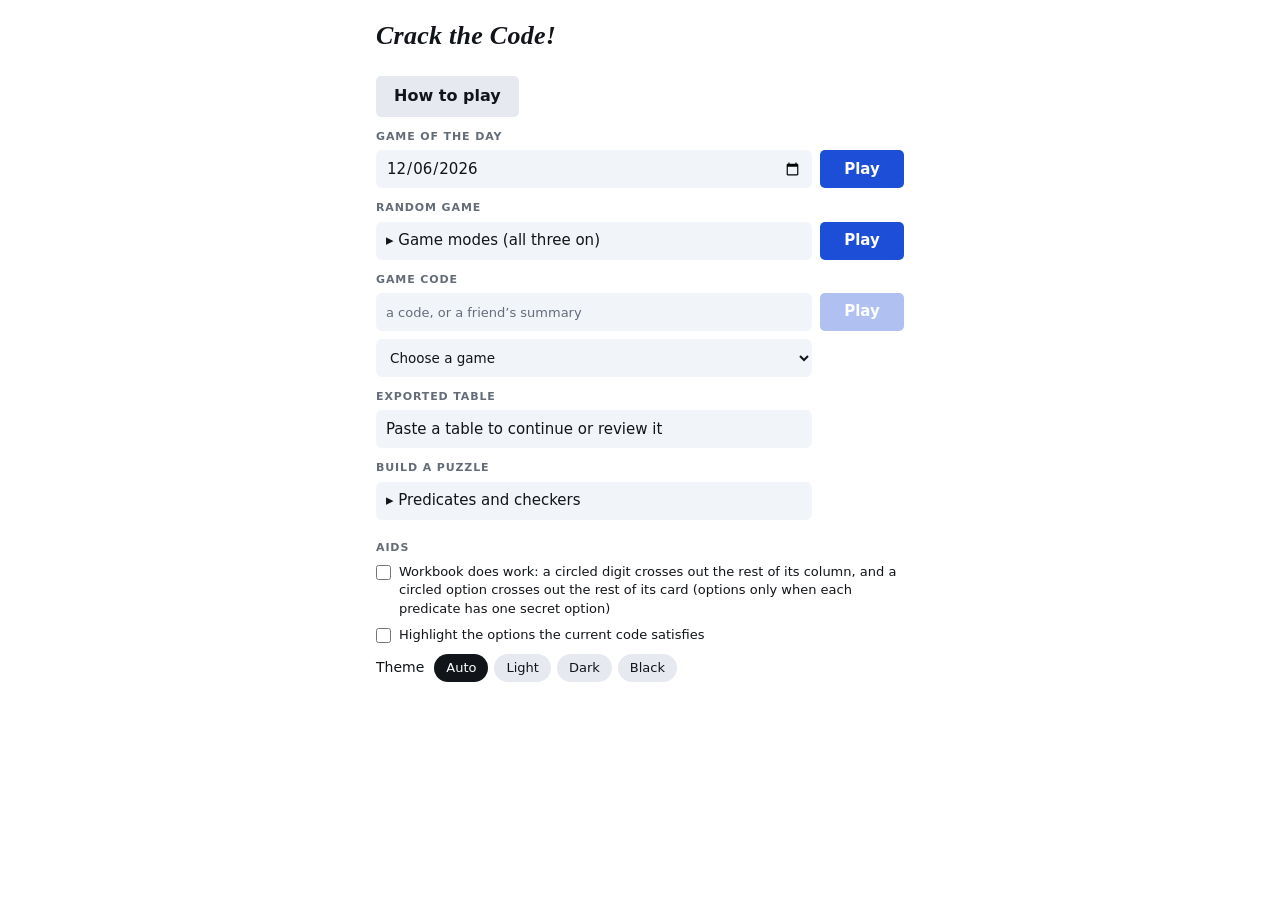
==== commit d6740004: "Add a near-black Black theme Theme now offers Auto, Light, Dark and Black. Black is a neutral near-b" ====
--- a/index.html
+++ b/index.html
@@ -25,8 +25,9 @@
   }
 }
 :root[data-theme="black"]{
-  --paper:#000000; --ink:#f2f2f2; --muted:#8b929c; --faint:#2b2f35; --zone:#121417; --ctl:#23272d;
-  --accent:#8fb0ff; --accent-ink:#000000; --hl:#172648; --true:#57d3ab; --false:#ff8f84; --contra:#3d1814; --gone:#555b63; color-scheme:dark;
+  /* near-black, not #000: every pixel stays slightly lit, which avoids smearing on OLED screens while scrolling */
+  --paper:#0b0b0c; --ink:#ededed; --muted:#8d9299; --faint:#2c2e32; --zone:#161719; --ctl:#26282c;
+  --accent:#8fb0ff; --accent-ink:#0b0b0c; --hl:#192849; --true:#57d3ab; --false:#ff8f84; --contra:#3d1814; --gone:#585c63; color-scheme:dark;
 }
 :root[data-theme="dark"]{
   --paper:#0f1216; --ink:#e9edf2; --muted:#98a1ad; --faint:#39414c; --zone:#181d25; --ctl:#2a323d;
@@ -282,7 +283,7 @@
 const setPref = (k, v) => { try { localStorage.setItem(KEY + ':' + k, v ? '1' : '0'); } catch (e) {} };
 let HL = getPref('hl', false), WORK = getPref('work', false);
 // Theme: 'auto' follows the device; the rest force a palette from the stylesheet.
-const THEMES = [['auto', 'Auto'], ['light', 'Light'], ['dark', 'Dark']];
+const THEMES = [['auto', 'Auto'], ['light', 'Light'], ['dark', 'Dark'], ['black', 'Black']];
 let THEME = (() => { try { return localStorage.getItem(KEY + ':theme') || 'auto'; } catch (e) { return 'auto'; } })();
 function applyTheme() {
   if (!THEMES.some(x => x[0] === THEME)) THEME = 'auto';
